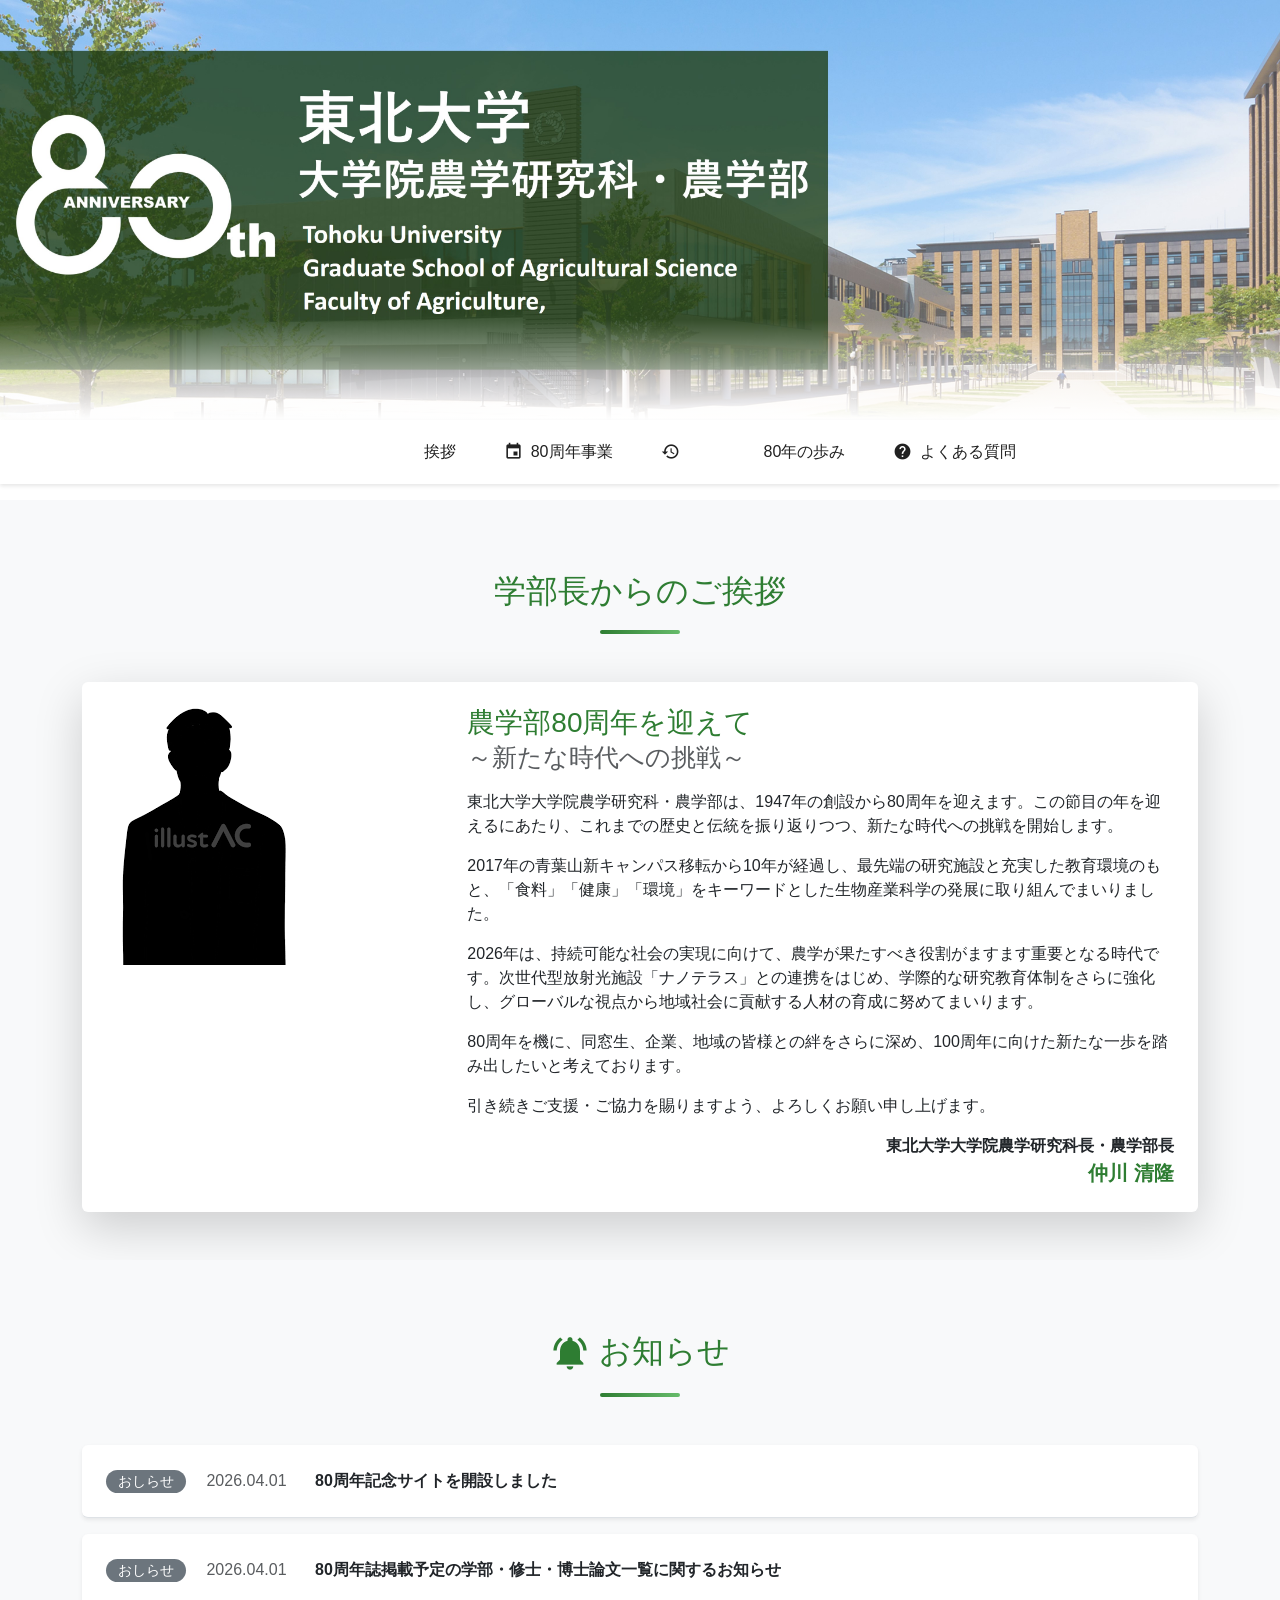
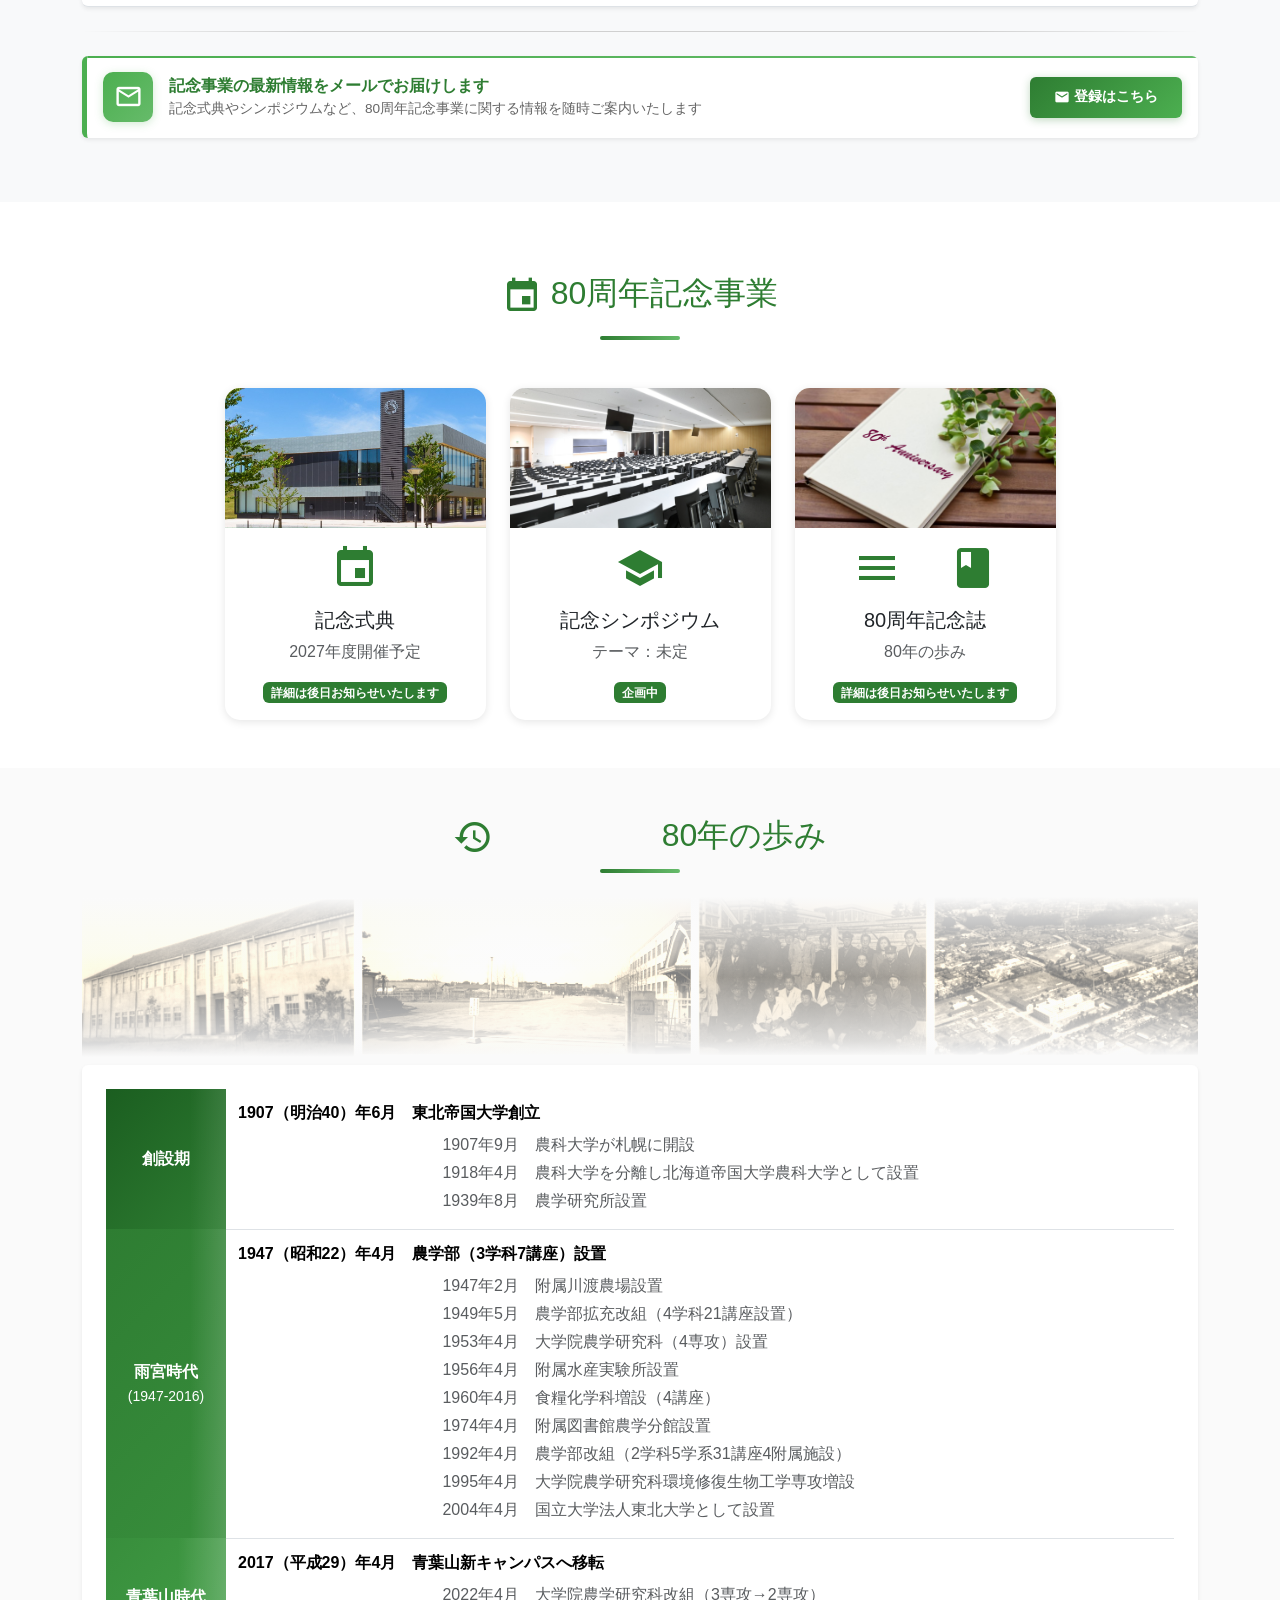
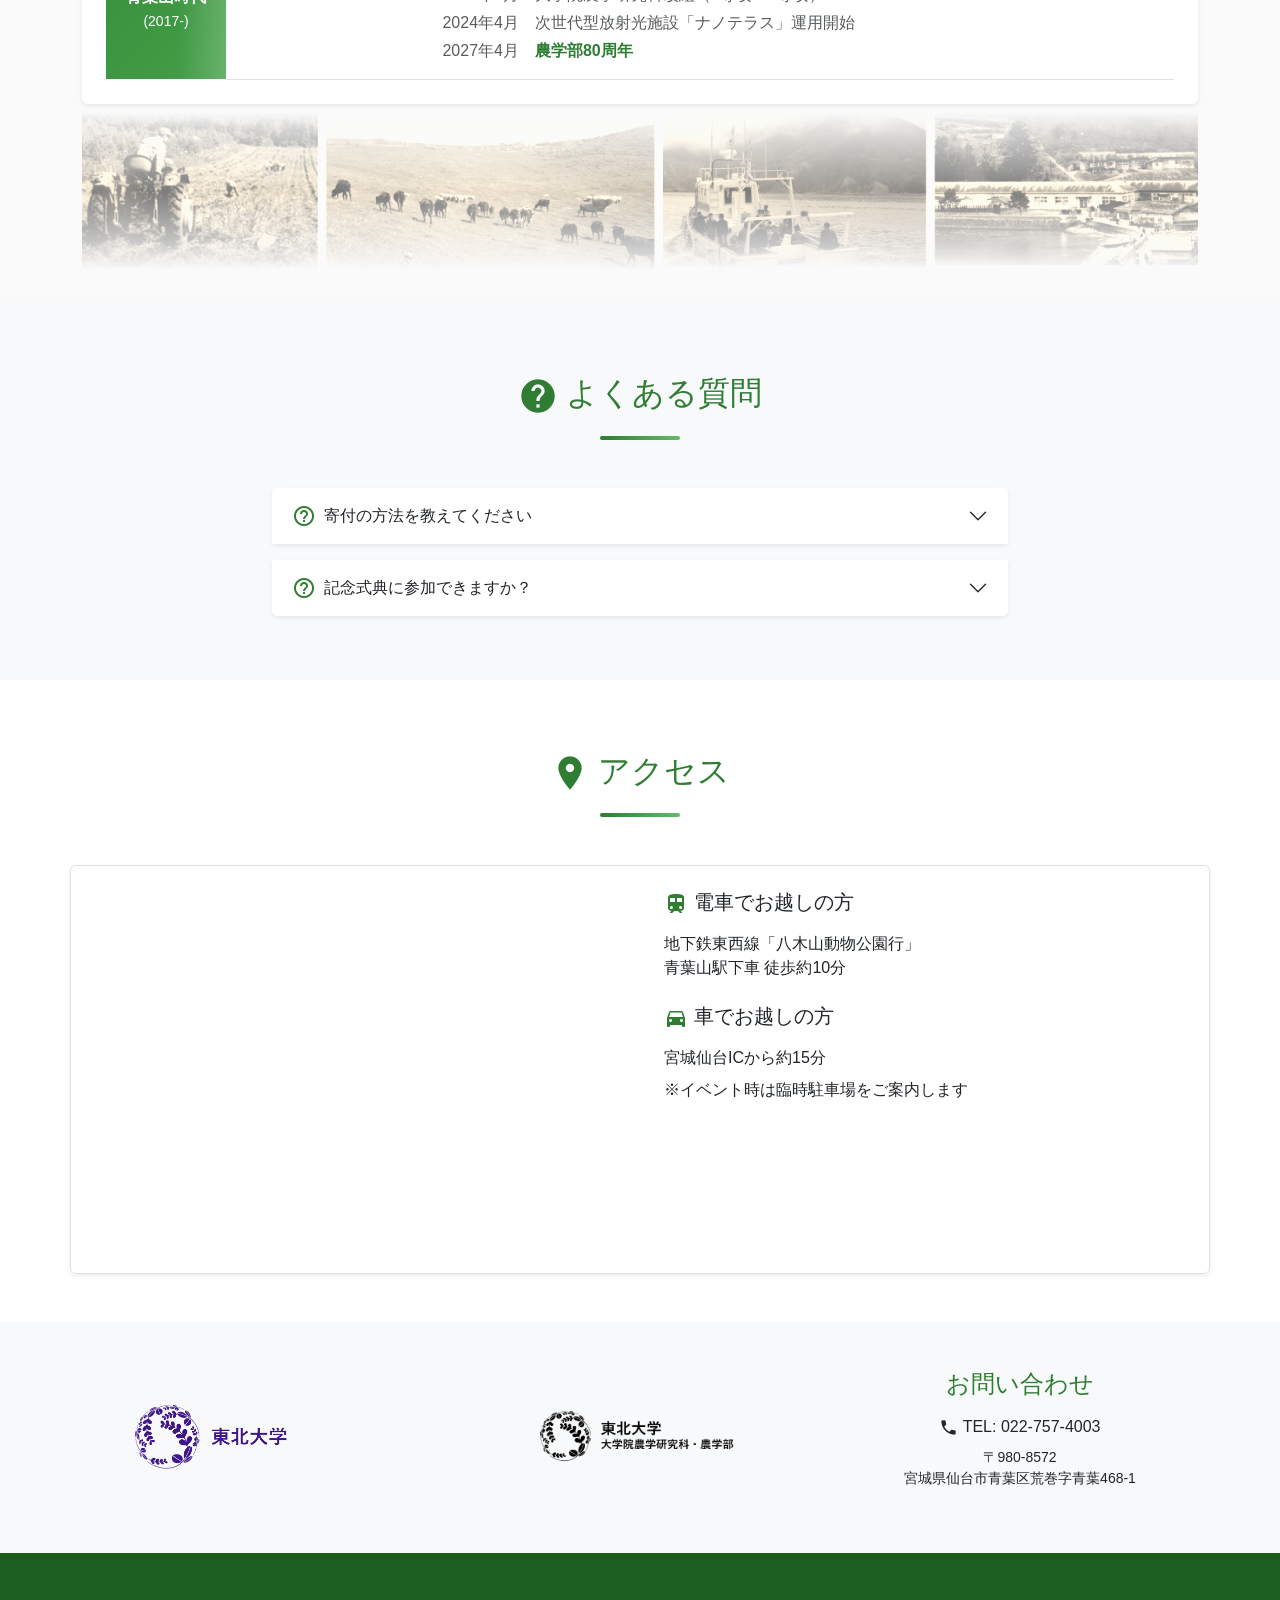
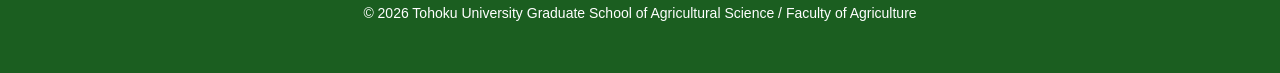
==== index.html @ 1683d753 "Add files via upload" ====
<!DOCTYPE html>
<html lang="ja">

<head>
  <meta charset="UTF-8">
  <title>トップページ | 東北大学大学院農学研究科・農学部８０周年記念サイト</title>
  <meta name="description" content="東北大学大学院農学研究科・農学部８０周年記念サイト - 2026年、新たな時代への挑戦">
  <meta name="viewport" content="width=device-width, initial-scale=1, shrink-to-fit=no">
  <link rel="canonical" href="https://www.agri.tohoku.ac.jp/80th/">
  <link rel="icon" type="image/png" href="img/favicon.png" />
  
  <!-- OGP設定 -->
  <meta property="og:type" content="website" />
  <meta property="og:url" content="https://www.agri.tohoku.ac.jp/80th/" />
  <meta property="og:title" content="東北大学大学院農学研究科・農学部８０周年記念サイト" />
  <meta property="og:description" content="東北大学大学院農学研究科・農学部８０周年記念サイト - 2026年、新たな時代への挑戦" />
  <meta property="og:image" content="https://www.agri.tohoku.ac.jp/80th/img/og-image-80th.jpg">
  <meta name="twitter:card" content="summary_large_image" />
  
  <!-- スタイルシート -->
  <link href="https://cdn.jsdelivr.net/npm/bootstrap@5.0.0-beta1/dist/css/bootstrap.min.css" rel="stylesheet" integrity="sha384-giJF6kkoqNQ00vy+HMDP7azOuL0xtbfIcaT9wjKHr8RbDVddVHyTfAAsrekwKmP1" crossorigin="anonymous">
  <link href="https://fonts.googleapis.com/icon?family=Material+Icons" rel="stylesheet">
  <link rel="stylesheet" href="css/style.css">
  <link rel="stylesheet" href="css/queries.css">
</head>

<body>
<!--------------------------------------------------------------------------------------> 
<header>
    <!--<div class="container d-none d-lg-block">
      <div class="text-center mx-auto my-3"><img src="img/logo_top1.jpg" alt="東北大学ロゴ" width="20%"></div>
      <h1 class="text-center h3 text-primary-green fw-bold">東北大学大学院農学研究科・農学部<br>８０周年記念サイト</h1>
      <p class="text-center text-muted">～新たな時代への挑戦～</p>
    </div>-->
      <div class="jumbotron-fluid position-relative">
        <!--<div class="hero-badge">80th Anniversary</div>-->
        <img src="img/logo_top2.jpg" alt="80周年メインビジュアル" class="img-fluid w-100">
        </div>
    <nav class="navbar navbar-expand-lg navbar-light mb-3 sticky-top">
      <div class="container-fluid">
        <button class="navbar-toggler" type="button" data-bs-toggle="collapse" data-bs-target="#navbar" aria-controls="navbar" aria-expanded="false" aria-label="ナビゲーションの切替">
          <span class="navbar-toggler-icon"></span>
        </button>

        
        <div class="collapse navbar-collapse" id="navbar">
          <ul class="navbar-nav mx-auto">
            <li class="nav-item px-2">
              <a href="#message" class="nav-link">
                <span class="material-icons">campaign</span>
                <span>挨拶</span>
              </a>
            </li>
            <li class="nav-item px-2">
              <a href="#list" class="nav-link">
                <span class="material-icons">event</span>
                <span>80周年事業</span>
              </a>
            </li>
            <li class="nav-item px-2">
              <a href="#history" class="nav-link">
                <span class="material-icons">history_edu</span>
                <span>80年の歩み</span>
              </a>
            </li>
            <!--<li class="nav-item px-2">
              <a href="#interview" class="nav-link">
                <span class="material-icons">people</span>
                <span>インタビュー</span>
              </a>
            </li>
            <li class="nav-item px-2">
              <a href="#donation" class="nav-link">
                <span class="material-icons">volunteer_activism</span>
                <span>寄付のお願い</span>
              </a>
            </li>-->
            <li class="nav-item px-2">
              <a href="#qa" class="nav-link">
                <span class="material-icons">help</span>
                <span>よくある質問</span>
              </a>
            </li>
          </ul>
        </div>
      </div>
    </nav>
    
    
</header>
<!-------------------------------------------------------------------------------------->
    <section id="message" class="py-5 bg-light">
    <div class="container">
        <h2 class="text-center section-title text-primary-green">
          学部長からのご挨拶
        </h2>
        
        <!-- 写真と挨拶文を同じ背景内に -->
        <div class="bg-white rounded shadow-lg p-4">
            <div class="row g-3">
                <div class="col-md-4">
                  <div class="dean-photo-wrapper">
                    <img src="img/dean-2026.png" alt="学部長" class="dean-photo">
                  </div>
                </div>
                <div class="col-md-8">
                    <h3 class="text-primary-green mb-3">農学部80周年を迎えて<br><small class="text-muted">～新たな時代への挑戦～</small></h3>
                    <p>東北大学大学院農学研究科・農学部は、1947年の創設から80周年を迎えます。この節目の年を迎えるにあたり、これまでの歴史と伝統を振り返りつつ、新たな時代への挑戦を開始します。</p>
                    <p>2017年の青葉山新キャンパス移転から10年が経過し、最先端の研究施設と充実した教育環境のもと、「食料」「健康」「環境」をキーワードとした生物産業科学の発展に取り組んでまいりました。</p>
                    <p>2026年は、持続可能な社会の実現に向けて、農学が果たすべき役割がますます重要となる時代です。次世代型放射光施設「ナノテラス」との連携をはじめ、学際的な研究教育体制をさらに強化し、グローバルな視点から地域社会に貢献する人材の育成に努めてまいります。</p>
                    <p>80周年を機に、同窓生、企業、地域の皆様との絆をさらに深め、100周年に向けた新たな一歩を踏み出したいと考えております。</p>
                    <p>引き続きご支援・ご協力を賜りますよう、よろしくお願い申し上げます。</p>
                    <p class="text-end mt-3 fw-bold mb-0">
                      東北大学大学院農学研究科長・農学部長<br>
                      <span class="text-primary-green fs-5">仲川 清隆</span>
                    </p>
                </div>
            </div>
        </div>
    </div>
</section>

<!-------------------------------------------------------------------------------------->  
<section class="py-5 bg-light">
  <div class="container">
    <h2 class="text-center section-title text-primary-green">
      <span class="material-icons" style="font-size: 2.5rem; vertical-align: middle;">notifications_active</span>
      お知らせ
    </h2>
    
    <!-- お知らせリスト -->
    <ul class="list-unstyled">
      <li class="border-bottom p-4 bg-white mb-3 rounded shadow-sm">
        <span class="notice-badge bg-secondary">おしらせ</span>
        <span class="me-4 text-muted">2026.04.01</span>
        <a href="news/20260401_site-open.html" class="text-decoration-none text-dark fw-bold">80周年記念サイトを開設しました</a>
      </li>
      <li class="border-bottom p-4 bg-white mb-3 rounded shadow-sm">
        <span class="notice-badge bg-secondary">おしらせ</span>
        <span class="me-4 text-muted">2026.04.01</span>
        <a href="news/20260401_info_01.html" class="text-decoration-none text-dark fw-bold">80周年誌掲載予定の学部・修士・博士論文一覧に関するお知らせ</a>
      </li>
      <!--<li class="border-bottom p-4 bg-white mb-3 rounded shadow-sm">
        <span class="notice-badge bg-success">募集</span>
        <span class="me-4 text-muted">2026.XX.XX</span>
        <a href="news/2026-xx-xx-site-donation.html" class="text-decoration-none text-dark fw-bold">80周年記念事業への寄付募集</a>
      </li>
      <li class="border-bottom p-4 bg-white mb-3 rounded shadow-sm">
        <span class="notice-badge bg-info">イベント</span>
        <span class="me-4 text-muted">2027.XX.XX</span>
        <a href="news/2026-xx-xx-site-ceremony.html" class="text-decoration-none text-dark fw-bold">記念式典の開催について</a>
      </li>-->
    </ul>

      <!-- スペーサー（区切り線付き） -->
    <div class="my-4" style="
      height: 1px;
      background: linear-gradient(to right, transparent, #d0d0d0 20%, #d0d0d0 80%, transparent);
      position: relative;
    "></div>
    
    <!-- 情報配信登録カード（お知らせに溶け込むデザイン） -->
    <div class="bg-white rounded shadow-sm p-3 mb-3" style="
      position: relative;
      overflow: hidden;
      border-left: 5px solid #4CAF50;
    ">
      <!-- 上部アクセントライン（細く） -->
      <div style="
        position: absolute;
        top: 0;
        left: 0;
        right: 0;
        height: 2px;
        background: linear-gradient(90deg, #4CAF50, #66BB6A);
      "></div>
      
      <div class="row align-items-center g-3">
        <!-- アイコン -->
        <div class="col-auto">
          <div style="
            width: 50px;
            height: 50px;
            display: flex;
            align-items: center;
            justify-content: center;
            background: linear-gradient(135deg, #4CAF50 0%, #66BB6A 100%);
            border-radius: 10px;
            box-shadow: 0 2px 8px rgba(76, 175, 80, 0.25);
          ">
            <span class="material-icons" style="font-size: 1.8rem; color: #FFFFFF;">
              mail_outline
            </span>
          </div>
        </div>
        
        <!-- テキスト -->
        <div class="col">
          <h3 class="mb-1" style="
            font-size: 1rem;
            font-weight: 700;
            color: #2E7D32;
            margin: 0;
          ">
            記念事業の最新情報をメールでお届けします
          </h3>
          <p class="mb-0" style="
            font-size: 0.85rem;
            color: #666;
            line-height: 1.4;
          ">
            記念式典やシンポジウムなど、80周年記念事業に関する情報を随時ご案内いたします
          </p>
        </div>
        
        <!-- ボタン -->
        <div class="col-auto">
          <a href="https://docs.google.com/forms/d/e/1FAIpQLSfyLuaSgHoXx5FHsyjhY27YbcGbFlaA_1o_IeCkv5uu81jIlg/viewform" 
             target="_blank" 
             class="btn"
             style="
               transition: all 0.3s ease;
               background: linear-gradient(135deg, #2E7D32 0%, #4CAF50 100%);
               color: #ffffff;
               border: none;
               font-weight: 600;
               font-size: 0.9rem;
               padding: 0.6rem 1.5rem;
               white-space: nowrap;
               border-radius: 6px;
               box-shadow: 0 2px 8px rgba(46, 125, 50, 0.3);
               text-decoration: none;
               display: inline-flex;
               align-items: center;
               justify-content: center;
             "
             onmouseover="this.style.background='linear-gradient(135deg, #1B5E20 0%, #2E7D32 100%)'; this.style.transform='translateY(-2px)'; this.style.boxShadow='0 4px 12px rgba(46, 125, 50, 0.4)';"
             onmouseout="this.style.background='linear-gradient(135deg, #2E7D32 0%, #4CAF50 100%)'; this.style.transform='translateY(0)'; this.style.boxShadow='0 2px 8px rgba(46, 125, 50, 0.3)';">
            <span class="material-icons me-1" style="vertical-align: middle; font-size: 1rem;">mail</span>
            登録はこちら
          </a>
        </div>
      </div>
    </div>
  </div>
</section>

<!-- レスポンシブ対応 -->
<style>
@media (max-width: 991px) {
  .bg-light .bg-white:last-child .col-auto:first-child {
    display: flex;
    justify-content: center;
  }
  
  .bg-light .bg-white:last-child .col {
    text-align: center;
  }
  
  .bg-light .bg-white:last-child .col-auto:last-child {
    display: flex;
    justify-content: center;
    width: 100%;
  }
  
  .bg-light .bg-white:last-child .btn {
    width: 100%;
    max-width: 300px;
  }
}

@media (max-width: 768px) {
  .bg-light .bg-white:last-child [style*="width: 50px"] {
    width: 45px !important;
    height: 45px !important;
  }
  
  .bg-light .bg-white:last-child [style*="font-size: 1.8rem"] {
    font-size: 1.5rem !important;
  }
  
  .bg-light .bg-white:last-child h3 {
    font-size: 0.95rem !important;
  }
  
  .bg-light .bg-white:last-child p {
    font-size: 0.8rem !important;
  }
  
  .bg-light .bg-white:last-child .btn {
    font-size: 0.85rem !important;
    padding: 0.55rem 1.25rem !important;
  }
}
</style>
<!-------------------------------------------------------------------------------------->


<!-------------------------------------------------------------------------------------->
    <section id="list" class="py-5">
      <div class="container">
        <h2 class="text-center section-title text-primary-green">
          <span class="material-icons" style="font-size: 2.5rem; vertical-align: middle;">event</span>
          80周年記念事業
        </h2>
        <!--<div class="row g-4">--><div class="row g-4 justify-content-center">
          <div class="col-md-6 col-lg-3">
            <div class="card icon-card h-100">
              <img src="img/event-ceremony.jpg" alt="記念式典" class="card-img-top">
              <div class="card-body text-center">
                <span class="material-icons mb-3">event</span>
                <h3 class="h5 card-title">記念式典</h3>
                <p class="card-text text-muted">2027年度開催予定</p>
                <span class="badge bg-primary-green">詳細は後日お知らせいたします</span>
              </div>
            </div>
          </div>
          
          <div class="col-md-6 col-lg-3">
            <div class="card icon-card h-100">
              <img src="img/event-symposium.jpg" alt="記念シンポジウム" class="card-img-top">
              <div class="card-body text-center">
                <span class="material-icons mb-3">school</span>
                <h3 class="h5 card-title">記念シンポジウム</h3>
                <p class="card-text text-muted">テーマ：未定</p>
                <span class="badge bg-primary-green">企画中</span>
              </div>
            </div>
          </div>
          
          <div class="col-md-6 col-lg-3">
            <div class="card icon-card h-100">
              <img src="img/event-book.png" alt="記念誌" class="card-img-top">
              <div class="card-body text-center">
                <span class="material-icons mb-3">menu_book</span>
                <h3 class="h5 card-title">80周年記念誌</h3>
                <p class="card-text text-muted">80年の歩み</p>
                <span class="badge bg-primary-green">詳細は後日お知らせいたします</span>
              </div>
            </div>
          </div>
          
          <!--<div class="col-md-6 col-lg-3">
            <div class="card icon-card h-100">
              <img src="img/event-campus.jpg" alt="記念イベント" class="card-img-top">
              <div class="card-body text-center">
                <span class="material-icons mb-3">park</span>
                <h3 class="h5 card-title">記念イベント</h3>
                <p class="card-text text-muted">記念植樹<br>キャンパスツアー<br>交流会・懇親会</p>
                <span class="badge bg-primary-green">企画中</span>
              </div>
            </div>
          </div>-->
        </div>
      </div>
    </section>
 <!--------------------------------------------------------------------------------------> 
  <section id="history" class="py-4">
  <div class="container">
    <h2 class="text-center section-title text-primary-green mb-3">
      <span class="material-icons" style="font-size: 2.5rem; vertical-align: middle;">history_edu</span>
      80年の歩み
    </h2>
    
    <!-- 1枚目の画像（タイトル下） -->
    <div class="history-image-divider mb-3">
      <img src="img/history-banner-01.jpg" alt="農学部創設期から現在まで" class="img-fluid">
    </div>
    
    <div class="bg-white rounded shadow-sm p-3 p-md-4">
      <table class="table table-hover mb-0">
        <tbody>
          <tr>
            <th scope="row" class="history-era-genesis text-white" style="width: 120px;">創設期</th>
            <td>
              <strong>1907（明治40）年6月　東北帝国大学創立</strong>
              <ul class="list-unstyled mt-2 mb-0 text-muted">
                <li><span class="material-icons" style="font-size: 1rem; vertical-align: middle;">arrow_right</span> 1907年9月　農科大学が札幌に開設</li>
                <li><span class="material-icons" style="font-size: 1rem; vertical-align: middle;">arrow_right</span> 1918年4月　農科大学を分離し北海道帝国大学農科大学として設置</li>
                <li><span class="material-icons" style="font-size: 1rem; vertical-align: middle;">arrow_right</span> 1939年8月　農学研究所設置</li>
              </ul>
            </td>
          </tr>
          <tr>
            <th scope="row" class="history-era-amemiya text-white">雨宮時代<br><small class="fw-normal">(1947-2016)</small></th>
            <td>
              <strong>1947（昭和22）年4月　農学部（3学科7講座）設置</strong>
              <ul class="list-unstyled mt-2 mb-0 text-muted">
                <li><span class="material-icons" style="font-size: 1rem; vertical-align: middle;">arrow_right</span> 1947年2月　附属川渡農場設置</li>
                <li><span class="material-icons" style="font-size: 1rem; vertical-align: middle;">arrow_right</span> 1949年5月　農学部拡充改組（4学科21講座設置）</li>
                <li><span class="material-icons" style="font-size: 1rem; vertical-align: middle;">arrow_right</span> 1953年4月　大学院農学研究科（4専攻）設置</li>
                <li><span class="material-icons" style="font-size: 1rem; vertical-align: middle;">arrow_right</span> 1956年4月　附属水産実験所設置</li>
                <li><span class="material-icons" style="font-size: 1rem; vertical-align: middle;">arrow_right</span> 1960年4月　食糧化学科増設（4講座）</li>
                <li><span class="material-icons" style="font-size: 1rem; vertical-align: middle;">arrow_right</span> 1974年4月　附属図書館農学分館設置</li>
                <li><span class="material-icons" style="font-size: 1rem; vertical-align: middle;">arrow_right</span> 1992年4月　農学部改組（2学科5学系31講座4附属施設）</li>
                <li><span class="material-icons" style="font-size: 1rem; vertical-align: middle;">arrow_right</span> 1995年4月　大学院農学研究科環境修復生物工学専攻増設</li>
                <li><span class="material-icons" style="font-size: 1rem; vertical-align: middle;">arrow_right</span> 2004年4月　国立大学法人東北大学として設置</li>
              </ul>
            </td>
          </tr>
          <tr>
            <th scope="row" class="history-era-aobayama text-white">青葉山時代<br><small class="fw-normal">(2017-)</small></th>
            <td>
              <strong>2017（平成29）年4月　青葉山新キャンパスへ移転</strong>
              <ul class="list-unstyled mt-2 mb-0 text-muted">
                <li><span class="material-icons" style="font-size: 1rem; vertical-align: middle;">arrow_right</span> 2022年4月　大学院農学研究科改組（3専攻→2専攻）</li>
                <li><span class="material-icons" style="font-size: 1rem; vertical-align: middle;">arrow_right</span> 2024年4月　次世代型放射光施設「ナノテラス」運用開始</li>
                <li><span class="material-icons" style="font-size: 1rem; vertical-align: middle;">arrow_right</span> 2027年4月　<strong class="text-primary-green">農学部80周年</strong></li>
              </ul>
            </td>
          </tr>
        </tbody>
      </table>
    </div>
    
    <!-- 2枚目の画像（テーブル下） -->
    <div class="history-image-divider mt-3">
      <img src="img/history-banner-02.jpg" alt="農学研究の発展 - 農場と水産実験所" class="img-fluid">
    </div>
  </div>
</section>
<!--------------------------------------------------------------------------------------> 	
    <!--<section id="interview" class="py-5">
      <div class="container">
        <h2 class="text-center section-title text-primary-green">
          <span class="material-icons" style="font-size: 2.5rem; vertical-align: middle;">people</span>
          インタビュー・メッセージ
        </h2>
        
        <div class="row g-4">
          <div class="col-md-6">
            <div class="card icon-card">
              <div class="row g-0">
                <div class="col-4">
                  <img src="img/001ts.png" alt="卒業生1" class="img-fluid rounded-start h-100" style="object-fit: cover;">
                </div>
                <div class="col-8">
                  <div class="card-body">
                    <span class="badge bg-light-green mb-2">動物</span>
                    <h5 class="card-title">〇〇〇</h5>
                    <p class="card-text small text-muted">ｘｘ年修士卒<br>〇〇〇（株）</p>
                    <p class="card-text small">卒業後も先輩後輩関わらず定期的に集まり、近況報告してます！</p>
                    <a href="interview/001_XX.html" class="btn btn-sm btn-outline-success">詳しく見る</a>
                  </div>
                </div>
              </div>
            </div>
          </div>
          
          <div class="col-md-6">
            <div class="card icon-card">
              <div class="row g-0">
                <div class="col-4">
                  <img src="img/002ts.png" alt="卒業生2" class="img-fluid rounded-start h-100" style="object-fit: cover;">
                </div>
                <div class="col-8">
                  <div class="card-body">
                    <span class="badge bg-light-green mb-2">水産</span>
                    <h5 class="card-title">〇〇〇</h5>
                    <p class="card-text small text-muted">ｘｘ年卒<br>〇〇〇会社</p>
                    <p class="card-text small">「あぐり」という自主ゼミサークルで、先輩や後輩との濃密な時間を過ごしました。</p>
                    <a href="interview/001_XX.html" class="btn btn-sm btn-outline-success">詳しく見る</a>
                  </div>
                </div>
              </div>
            </div>
          </div>
        </div>
        
        <div class="text-center mt-5">
          <p class="text-muted">※80周年に向けて、さらに多くの卒業生・在学生のインタビューを掲載予定です</p>
        </div>
      </div>
    </section>-->
<!-------------------------------------------------------------------------------------->
  <!--<section id="donation" class="py-5" style="background: linear-gradient(135deg, #F1F8F4 0%, #E8F5E9 100%);">
  <div class="container">
    <h2 class="text-center section-title text-primary-green">
      <span class="material-icons" style="font-size: 2.5rem; vertical-align: middle;">volunteer_activism</span>
      80周年記念事業へのご寄付のお願い
    </h2>-->
    
    <!-- 寄付の理由付け -->
    <!--<div class="text-center mb-5">
      <p class="lead mb-4">東北大学農学部は、未来を担う人材育成と最先端研究の推進のため、<br class="d-none d-md-block">皆様からのご支援を必要としています。</p>
      
      <div class="row g-3 justify-content-center">
        <div class="col-6 col-md-3">
          <div class="reason-card-simple p-3 bg-white rounded shadow-sm">
            <span class="material-icons text-primary-green mb-2" style="font-size: 2.5rem;">school</span>
            <p class="small fw-bold mb-0">次世代育成</p>
          </div>
        </div>
        <div class="col-6 col-md-3">
          <div class="reason-card-simple p-3 bg-white rounded shadow-sm">
            <span class="material-icons text-primary-green mb-2" style="font-size: 2.5rem;">restaurant</span>
            <p class="small fw-bold mb-0">食料安全保障</p>
          </div>
        </div>
        <div class="col-6 col-md-3">
          <div class="reason-card-simple p-3 bg-white rounded shadow-sm">
            <span class="material-icons text-primary-green mb-2" style="font-size: 2.5rem;">eco</span>
            <p class="small fw-bold mb-0">持続可能な食料生産</p>
          </div>
        </div>
        <div class="col-6 col-md-3">
          <div class="reason-card-simple p-3 bg-white rounded shadow-sm">
            <span class="material-icons text-primary-green mb-2" style="font-size: 2.5rem;">nature</span>
            <p class="small fw-bold mb-0">環境保全</p>
          </div>
        </div>
      </div>
    </div>-->
    
    <!--<div class="row g-4 mb-5">-->
      <!-- 左側：使途 -->
      <!--<div class="col-lg-6">
        <div class="bg-white rounded shadow-sm p-4 h-100">
          <h3 class="text-primary-green mb-3 h5">
            <span class="material-icons" style="vertical-align: middle;">check_circle</span>
            ご寄付の使途
          </h3>
          <ul class="donation-usage-list mb-0">
            <li><span class="material-icons">arrow_right</span> 若手研究者育成基金</li>
            <li><span class="material-icons">arrow_right</span> 学生支援プログラム</li>
            <li><span class="material-icons">arrow_right</span> 国際交流事業</li>
            <li><span class="material-icons">arrow_right</span> 施設・設備整備</li>
          </ul>
        </div>
      </div>-->
      
      <!-- 右側：金額 -->
      <!--<div class="col-lg-6">
        <div class="donation-amount-box text-center p-4 bg-white rounded shadow-sm h-100">
          <h3 class="text-primary-green mb-3 h5">
            <span class="material-icons" style="vertical-align: middle;">payments</span>
            ご寄付金額の目安
          </h3>
          <div class="donation-plan p-4">-->
            <!--<div class="display-4 fw-bold text-primary-green mb-3">¥30,000<small class="fs-6 text-muted">~</small></div>-->
            <!--<p class="mb-0 text-muted text-start">本事業では、3万円をひとつの目安としてご寄付をお願いしております。
                                        <br>3万円以上のご寄付をお寄せいただいた方には、<br>周年記念誌を贈呈いたします。</p>
          </div>
        </div>
      </div>
    </div>-->
    
    <!-- 顕彰・特典 -->
    <!--<div class="bg-white rounded shadow-sm p-4 mb-4">
      <h3 class="text-primary-green mb-3 h5">
        <span class="material-icons" style="vertical-align: middle;">card_giftcard</span>
        ご寄付者への顕彰・特典
      </h3>-->
      
      <!--<div class="row g-4">
        <div class="col-md-6">
          <h4 class="h6 fw-bold text-primary-green mb-2">
            <span class="material-icons" style="vertical-align: middle; font-size: 1.2rem;">military_tech</span>
            顕彰
          </h4>
          <ul class="simple-list mb-0">
            <li>氏名の公開・掲載（ご希望の方）</li>
            <li>感謝状・表彰状の贈呈</li>
            <li>銘板への刻銘（一定額以上）</li>
            <li>Webサイトでの紹介</li>
          </ul>
        </div>
        
        <div class="col-md-6">
          <h4 class="h6 fw-bold text-primary-green mb-2">
            <span class="material-icons" style="vertical-align: middle; font-size: 1.2rem;">redeem</span>
            特典（例）
          </h4>
          <ul class="simple-list mb-0">
            <li>記念品の贈呈</li>
            <li>記念式典への招待</li>
            <li>記念誌の送付</li>
          </ul>
        </div>
      </div>-->
      
      <!--<div class="alert alert-light border mt-3 mb-0 d-flex align-items-start" role="alert">
        <span class="material-icons text-primary-green me-2 mt-1" style="font-size: 1.2rem;">info</span>-->
        <!--<small>本事業では、3万円をひとつの目安としてご寄付をお願いしております。
                   <br>3万円以上のご寄付をお寄せいただいた方には、周年記念誌を贈呈いたします。匿名でのご寄付も承っております。</small>
      </div>-->
    </div>
        
    <!-- CTA -->
    <!--<div class="text-center">
      <a href="https://www.agri.tohoku.ac.jp/jp/donation/" class="btn btn-donate btn-lg mb-3">
        <span class="material-icons" style="vertical-align: middle; margin-right: 0.5rem;">favorite</span>
        寄付申込はこちら
      </a>
      <p class="text-muted small mb-0">※税制上の優遇措置が受けられます</p>
    </div>
  </div>
</section>-->
        
 <!--------------------------------------------------------------------------------------> 
    <section id="qa" class="py-5 bg-light">
      <div class="container">
        <h2 class="text-center section-title text-primary-green">
          <span class="material-icons" style="font-size: 2.5rem; vertical-align: middle;">help</span>
          よくある質問
        </h2>
        <div class="row">
          <div class="col-lg-8 mx-auto">
            <div class="accordion" id="faqAccordion">
              <div class="accordion-item mb-3 border-0 shadow-sm">
                <h3 class="accordion-header">
                  <button class="accordion-button collapsed" type="button" data-bs-toggle="collapse" data-bs-target="#faq1">
                    <span class="material-icons me-2 text-primary-green">help_outline</span>
                    寄付の方法を教えてください
                  </button>
                </h3>
                <div id="faq1" class="accordion-collapse collapse" data-bs-parent="#faqAccordion">
                  <div class="accordion-body">
                    詳細が決まり次第、本ウェブサイトにてお知らせいたします。
                    <!--クレジットカード、銀行振込、郵便振替でのご寄付を受け付けております。詳しくは<a href="https://www.agri.tohoku.ac.jp/jp/donation/">寄付ページ</a>をご覧ください。-->
                  </div>
                </div>
              </div>
              
              <!--<div class="accordion-item mb-3 border-0 shadow-sm">
                <h3 class="accordion-header">
                  <button class="accordion-button collapsed" type="button" data-bs-toggle="collapse" data-bs-target="#faq2">
                    <span class="material-icons me-2 text-primary-green">help_outline</span>
                    税制上の優遇措置はありますか？
                  </button>
                </h3>
                <div id="faq2" class="accordion-collapse collapse" data-bs-parent="#faqAccordion">
                  <div class="accordion-body">
                    はい。国立大学法人へのご寄付は、所得税の寄付金控除または税額控除の対象となります。詳細は寄付申込時にご案内いたします。
                  </div>
                </div>
              </div>-->
              
              <div class="accordion-item mb-3 border-0 shadow-sm">
                <h3 class="accordion-header">
                  <button class="accordion-button collapsed" type="button" data-bs-toggle="collapse" data-bs-target="#faq3">
                    <span class="material-icons me-2 text-primary-green">help_outline</span>
                    記念式典に参加できますか？
                  </button>
                </h3>
                <div id="faq3" class="accordion-collapse collapse" data-bs-parent="#faqAccordion">
                  <div class="accordion-body">
                    詳細が決定次第、本サイトでご案内いたします。同窓生、関係者の皆様のご参加をお待ちしております。
                  </div>
                </div>
              </div>
            </div>
            
            <!--<div class="text-center mt-4">
              <a href="qa/index.html" class="btn btn-outline-success">
                <span class="material-icons" style="vertical-align: middle;">arrow_forward</span>
                その他のよくある質問
              </a>-->
            </div>
          </div>
        </div>
      </div>
    </section>
<!--------------------------------------------------------------------------------------> 
    <section id="access" class="py-5">
      <div class="container">
        <h2 class="text-center section-title text-primary-green">
          <span class="material-icons" style="font-size: 2.5rem; vertical-align: middle;">place</span>
          アクセス
        </h2>

        <div class="row border rounded shadow-sm overflow-hidden">
          <div class="col-12 col-md-6 p-0">
            <iframe src="https://www.google.com/maps/embed?pb=!1m18!1m12!1m3!1d21076.591173351033!2d140.8320881541945!3d38.25505308450382!2m3!1f0!2f0!3f0!3m2!1i1024!2i768!4f13.1!3m3!1m2!1s0x5f8a28ff16dbe949%3A0x60918c65cc0bdba7!2z5p2x5YyX5aSn5a2m6L6y5a2m6YOo5paw44Kt44Oj44Oz44OR44K5!5e0!3m2!1sja!2sjp!4v1659345120475!5m2!1sja!2sjp" width="100%" height="400" style="border:0;" allowfullscreen="" loading="lazy" referrerpolicy="no-referrer-when-downgrade"></iframe>
          </div>
          <div class="col-12 col-md-6 p-4">
            <h5 class="mb-3">
              <span class="material-icons text-primary-green" style="vertical-align: middle;">train</span>
              電車でお越しの方
            </h5>
            <ul class="list-unstyled mb-4">
              <li class="mb-2">地下鉄東西線「八木山動物公園行」<br>青葉山駅下車 徒歩約10分</li>
            </ul>
            
            <h5 class="mb-3">
              <span class="material-icons text-primary-green" style="vertical-align: middle;">directions_car</span>
              車でお越しの方
            </h5>
            <ul class="list-unstyled">
              <li class="mb-2">宮城仙台ICから約15分</li>
              <li>※イベント時は臨時駐車場をご案内します</li>
            </ul>
          </div>
        </div>
      </div>
    </section>
    
    <section class="py-5 bg-light">
      <div class="container">
        <div class="row align-items-center g-4">
          <div class="col-md-4 text-center">
            <a href="https://www.tohoku.ac.jp/japanese/" target="_blank">
              <img src="img/bannar_thu.png" alt="東北大学" class="img-fluid" style="max-width: 250px;">
            </a>
          </div>
          <div class="col-md-4 text-center">
            <a href="https://www.agri.tohoku.ac.jp/jp/" target="_blank">
              <img src="img/bannar_agr.png" alt="農学研究科" class="img-fluid" style="max-width: 200px;">
            </a>
          </div>
          <div class="col-md-4 text-center">
            <h4 class="text-primary-green mb-3">お問い合わせ</h4>
            <p class="mb-2"><span class="material-icons" style="vertical-align: middle; font-size: 1.2rem;">phone</span> TEL: 022-757-4003</p>
            <p class="mb-2 small">〒980-8572<br>宮城県仙台市青葉区荒巻字青葉468-1</p>
            <p class="small text-muted"></p>
          </div>
        </div>
      </div>
    </section>

  <footer class="bg-accent-green text-white py-5">
    <!--<nav class="navbar navbar-expand navbar-dark px-4 mb-4">
      <div class="collapse navbar-collapse">
        <ul class="navbar-nav mx-auto flex-wrap justify-content-center">
          <li class="nav-item px-3 py-2"><a href="#message" class="nav-link text-white">挨拶</a></li>
          <li class="nav-item px-3 py-2"><a href="#donation" class="nav-link text-white">寄付のお願い</a></li>
          <li class="nav-item px-3 py-2"><a href="#list" class="nav-link text-white">80周年事業</a></li>
          <li class="nav-item px-3 py-2"><a href="#history" class="nav-link text-white">80年の歩み</a></li>
          <li class="nav-item px-3 py-2"><a href="#interview" class="nav-link text-white">インタビュー</a></li>
          <li class="nav-item px-3 py-2"><a href="#qa" class="nav-link text-white">よくある質問</a></li>
        </ul>
      </div>-->
    </nav>
    <div class="text-center">
      <small>© 2026 Tohoku University Graduate School of Agricultural Science / Faculty of Agriculture</small>
    </div>
  </footer>

  <!-- 寄付フローティングボタン -->
  <!--<div class="floating-donate d-none d-md-block">
    <a href="https://www.agri.tohoku.ac.jp/jp/donation/" class="btn btn-donate">
      <span class="material-icons" style="vertical-align: middle;">favorite</span>
      寄付する
    </a>
  </div>-->

  <!-- JavaScript -->
  <script src="https://cdn.jsdelivr.net/npm/bootstrap@5.0.0-beta1/dist/js/bootstrap.bundle.min.js" integrity="sha384-ygbV9kiqUc6oa4msXn9868pTtWMgiQaeYH7/t7LECLbyPA2x65Kgf80OJFdroafW" crossorigin="anonymous"></script>
  
  <script>
    // スムーススクロール
    document.querySelectorAll('a[href^="#"]').forEach(anchor => {
      anchor.addEventListener('click', function (e) {
        e.preventDefault();
        const target = document.querySelector(this.getAttribute('href'));
        if (target) {
          target.scrollIntoView({
            behavior: 'smooth',
            block: 'start'
          });
        }
      });
    });
    
    // ナビバー背景色変更
    window.addEventListener('scroll', function() {
      const navbar = document.querySelector('.navbar');
      if (window.scrollY > 100) {
        navbar.style.boxShadow = '0 4px 6px rgba(0,0,0,0.1)';
      } else {
        navbar.style.boxShadow = '0 2px 4px rgba(0,0,0,0.1)';
      }
    });
  </script>
</body>

</html>
---- css/style.css ----
/* ============================================
   80周年記念サイト用CSS
   ============================================ */

/* Material Icons（既にGoogle CDNから読み込んでいるので不要）
   ローカルで使いたい場合のみ以下を有効化 */
/*
@font-face {
  font-family: 'Material Icons';
  font-style: normal;
  font-weight: 400;
  src: url(../fonts/MaterialIcons-Regular.eot);
  src: local('Material Icons'),
    local('MaterialIcons-Regular'),
    url(../fonts/MaterialIcons-Regular.woff2) format('woff2'),
    url(../fonts/MaterialIcons-Regular.woff) format('woff'),
    url(../fonts/MaterialIcons-Regular.ttf) format('truetype');
}
*/

/* Material Icons カスタムスタイル */
.material-icons {
  font-family: 'Material Icons';
  font-weight: normal;
  font-style: normal;
  font-size: 24px;
  line-height: 1;
  text-transform: none;
  letter-spacing: normal;
  word-wrap: normal;
  white-space: nowrap;
  direction: ltr;
  display: inline-flex;
  vertical-align: middle;
  -webkit-font-smoothing: antialiased;
  text-rendering: optimizeLegibility;
  -moz-osx-font-smoothing: grayscale;
  font-feature-settings: 'liga';
}

.material-icons.md-36 {
  font-size: 36px;
}

/* ============================================
   カラーパレット（CSS変数）
   ============================================ */
:root {
  --primary-green: #2E7D32;
  --light-green: #66BB6A;
  --accent-green: #1B5E20;
  --bg-light: #F1F8F4;
  --text-dark: #212121;
  --white: #FFFFFF;
}

/* ============================================
   基本スタイル
   ============================================ */
body {
  font-family: -apple-system, BlinkMacSystemFont, "Segoe UI", "Helvetica Neue", 
               "Hiragino Kaku Gothic ProN", "メイリオ", Meiryo, sans-serif;
}

/* ============================================
   背景色・テキスト色
   ============================================ */
.bg-primary-green {
  background-color: var(--primary-green) !important;
}

.bg-light-green {
  background-color: var(--light-green) !important;
}

.bg-accent-green {
  background-color: var(--accent-green) !important;
}

.text-primary-green {
  color: var(--primary-green) !important;
}

/* ============================================
   ボタン
   ============================================ */
.btn-donate {
  background: linear-gradient(135deg, var(--primary-green) 0%, var(--light-green) 100%);
  color: var(--white);
  border: none;
  padding: 1rem 2rem;
  font-size: 1.1rem;
  font-weight: bold;
  transition: all 0.3s ease;
  box-shadow: 0 4px 6px rgba(0,0,0,0.1);
}

.btn-donate:hover {
  transform: translateY(-2px);
  box-shadow: 0 6px 12px rgba(0,0,0,0.15);
  color: var(--white);
}

/* ============================================
   カード
   ============================================ */
.card-donation {
  border: 2px solid var(--light-green);
  border-radius: 15px;
  transition: all 0.3s ease;
  height: 100%;
}

.card-donation:hover {
  transform: translateY(-5px);
  box-shadow: 0 8px 16px rgba(46, 125, 50, 0.2);
}

.card-donation .card-header {
  background: linear-gradient(135deg, var(--primary-green) 0%, var(--light-green) 100%);
  color: var(--white);
  font-weight: bold;
  font-size: 1.2rem;
  border-radius: 13px 13px 0 0 !important;
}

.donation-amount {
  font-size: 2.5rem;
  font-weight: bold;
  color: var(--primary-green);
}

.icon-card {
  transition: all 0.3s ease;
  border: none;
  border-radius: 15px;
  overflow: hidden;
  box-shadow: 0 2px 8px rgba(0,0,0,0.1);
}

.icon-card:hover {
  transform: translateY(-5px);
  box-shadow: 0 8px 16px rgba(0,0,0,0.15);
}

.icon-card .material-icons {
  font-size: 3rem;
  color: var(--primary-green);
}

/* ============================================
   セクションタイトル
   ============================================ */
.section-title {
  position: relative;
  padding: 1.5rem 0;
  margin-bottom: 3rem;
}

.section-title::after {
  content: '';
  position: absolute;
  bottom: 0;
  left: 50%;
  transform: translateX(-50%);
  width: 80px;
  height: 4px;
  background: linear-gradient(90deg, var(--primary-green), var(--light-green));
  border-radius: 2px;
}

/* ============================================
   ナビゲーション
   ============================================ */
.navbar {
  background-color: var(--white);
  box-shadow: 0 2px 4px rgba(0,0,0,0.1);
}

.nav-link {
  color: var(--text-dark) !important;
  font-weight: 500;
  display: flex;
  align-items: center;
  gap: 0.5rem;
  padding: 0.75rem 1rem !important;
  transition: all 0.3s ease;
}

.nav-link:hover {
  color: var(--primary-green) !important;
  background-color: var(--bg-light);
  border-radius: 8px;
}

.nav-link .material-icons {
  font-size: 1.2rem;
}

/* ============================================
   ヒーローセクション
   ============================================ */
.jumbotron-fluid {
  position: relative;
  overflow: hidden;
}

.jumbotron-fluid::after {
  content: '';
  position: absolute;
  bottom: 0;
  left: 0;
  right: 0;
  height: 100px;
  background: linear-gradient(to top, var(--white), transparent);
}

.hero-badge {
  position: absolute;
  top: 20px;
  right: 20px;
  background: var(--primary-green);
  color: var(--white);
  padding: 1rem 2rem;
  border-radius: 50px;
  font-size: 1.5rem;
  font-weight: bold;
  box-shadow: 0 4px 12px rgba(0,0,0,0.2);
  z-index: 10;
}

/* ============================================
   お知らせ
   ============================================ */
.notice-badge {
  background-color: var(--primary-green);
  color: var(--white);
  padding: 0.25rem 0.75rem;
  border-radius: 20px;
  font-size: 0.85rem;
  margin-right: 1rem;
}

/* ============================================
   テーブル
   ============================================ */
.table > :not(caption) > * > * {
  vertical-align: middle;
}

/* ============================================
   フローティング要素
   ============================================ */
.floating-donate {
  position: fixed;
  bottom: 20px;
  right: 20px;
  z-index: 1000;
}

.floating-donate .btn {
  border-radius: 50px;
  padding: 1rem 2rem;
  box-shadow: 0 4px 12px rgba(46, 125, 50, 0.3);
  animation: pulse 2s infinite;
}

@keyframes pulse {
  0%, 100% {
    transform: scale(1);
  }
  50% {
    transform: scale(1.05);
  }
}

.floating-nav {
  position: fixed;
  width: 50px;
  right: 0;
  top: 10%;
  cursor: pointer;
  z-index: 999;
}

.floating-nav a {
  color: white;
  writing-mode: vertical-rl;
  text-orientation: upright;
  text-decoration: none;
}

/* TOTOPアイコン */
.totop {
  position: absolute;
  top: -60px;
  right: 40px;
  cursor: pointer;
  transition: all 0.3s ease;
}

.totop:hover {
  transform: translateY(-5px);
}

/* ============================================
   記事ページ用スタイル
   ============================================ */
.article-header {
  border-left: 5px solid var(--primary-green);
  padding-left: 1.5rem;
  margin-bottom: 2rem;
}

.article-meta {
  color: #666;
  font-size: 0.9rem;
}

.article-content {
  line-height: 1.8;
}

.article-content h3 {
  color: var(--primary-green);
  margin-top: 2rem;
  margin-bottom: 1rem;
  padding-bottom: 0.5rem;
  border-bottom: 2px solid var(--light-green);
}

.breadcrumb {
  background-color: transparent;
  padding: 1rem 0;
}

.breadcrumb-item a {
  color: var(--primary-green);
  text-decoration: none;
}

.breadcrumb-item.active {
  color: #666;
}

.news-item {
  transition: all 0.3s ease;
}

.news-item:hover {
  transform: translateX(10px);
  background-color: #f8f9fa !important;
}

/* ============================================
   80年の歩み - 透明感のある装飾
   ============================================ */

/* セクション余白を最小限に */
#history {
  padding-top: 2rem !important;
  padding-bottom: 2rem !important;
  background-color: #fafafa;
}

/* 画像装飾（枠なし、透明度高め） */
.history-image-divider {
  width: 100%;
  position: relative;
  overflow: hidden;
  border-radius: 0;
}

.history-image-divider img {
  width: 100%;
  height: auto;
  display: block;
  filter: sepia(60%) contrast(1.1) brightness(1.05);
  opacity: 0.5;
  transition: all 0.4s ease;
}

.history-image-divider:hover img {
  opacity: 0.7;
  filter: sepia(40%) contrast(1.2) brightness(1.1);
  transform: scale(1.01);
}

/* 上下のグラデーションオーバーレイ */
.history-image-divider::before,
.history-image-divider::after {
  content: '';
  position: absolute;
  left: 0;
  right: 0;
  height: 50%;
  pointer-events: none;
  z-index: 1;
}

/* 上部グラデーション（白からフェードイン） */
.history-image-divider::before {
  top: 0;
  background: linear-gradient(
    to bottom,
    rgba(250, 250, 250, 1) 0%,
    rgba(250, 250, 250, 0.7) 20%,
    transparent 100%
  );
}

/* 下部グラデーション（白へフェードアウト） */
.history-image-divider::after {
  bottom: 0;
  background: linear-gradient(
    to top,
    rgba(250, 250, 250, 1) 0%,
    rgba(250, 250, 250, 0.7) 20%,
    transparent 100%
  );
}

/* テーブルとの間隔を最小限に */
.history-image-divider.mb-3 {
  margin-bottom: 0.5rem !important;
}

.history-image-divider.mt-3 {
  margin-top: 0.5rem !important;
}

/* テーブルのpadding調整 */
#history .table {
  margin-bottom: 0;
}

#history .table td,
#history .table th {
  padding: 0.75rem;
  vertical-align: middle;
}

#history .table ul {
  margin-bottom: 0;
  padding-left: 1.5rem;
}

#history .table ul li {
  margin-bottom: 0.25rem;
}

/* セクションタイトルの余白調整 */
#history .section-title {
  margin-bottom: 1.5rem !important;
  padding: 1rem 0;
}

/* レスポンシブ対応 */
@media (max-width: 768px) {
  #history {
    padding-top: 1.5rem !important;
    padding-bottom: 1.5rem !important;
  }
  
  .history-image-divider img {
    opacity: 0.45;
  }
  
  #history .table td,
  #history .table th {
    padding: 0.5rem;
    font-size: 0.9rem;
  }
  
  #history .section-title {
    margin-bottom: 1rem !important;
    font-size: 1.5rem;
  }
}

@media (max-width: 576px) {
  .history-image-divider::before,
  .history-image-divider::after {
    height: 40%;
  }
  
  .history-image-divider.mb-3 {
    margin-bottom: 0.25rem !important;
  }
  
  .history-image-divider.mt-3 {
    margin-top: 0.25rem !important;
  }
}

/* ============================================
   寄付セクション - 簡略版
   ============================================ */

/* 理由カード（簡略版） */
.reason-card-simple {
  transition: all 0.3s ease;
  border: 1px solid #e0e0e0;
  text-align: center;
  min-height: 120px;
  display: flex;
  flex-direction: column;
  align-items: center;
  justify-content: center;
}

.reason-card-simple:hover {
  transform: translateY(-3px);
  box-shadow: 0 6px 12px rgba(46, 125, 50, 0.15) !important;
  border-color: var(--light-green);
}

/* 使途リスト */
.donation-usage-list {
  list-style: none;
  padding: 0;
  margin: 0;
}

.donation-usage-list li {
  padding: 0.75rem 0;
  border-bottom: 1px solid #f0f0f0;
  display: flex;
  align-items: center;
  font-weight: 500;
  color: var(--text-dark);
}

.donation-usage-list li:last-child {
  border-bottom: none;
}

.donation-usage-list li .material-icons {
  color: var(--primary-green);
  margin-right: 0.75rem;
  font-size: 1.5rem;
}

/* 金額表示ボックス */
.donation-amount-box {
  border: 2px solid var(--light-green);
}

.donation-plan {
  background: linear-gradient(135deg, rgba(46, 125, 50, 0.05), rgba(102, 187, 106, 0.05));
  border-radius: 10px;
}

/* シンプルリスト */
.simple-list {
  list-style: none;
  padding: 0;
  margin: 0;
}

.simple-list li {
  padding: 0.5rem 0;
  padding-left: 1.5rem;
  position: relative;
  color: #555;
}

.simple-list li::before {
  content: '✓';
  position: absolute;
  left: 0;
  color: var(--primary-green);
  font-weight: bold;
  font-size: 1.1rem;
}

/* レスポンシブ対応 */
@media (max-width: 768px) {
  .reason-card-simple {
    min-height: 100px;
  }
  
  .reason-card-simple .material-icons {
    font-size: 2rem !important;
  }
  
  .donation-plan .display-4 {
    font-size: 2.5rem;
  }
}

@media (max-width: 576px) {
  .reason-card-simple {
    min-height: 90px;
  }
  
  .reason-card-simple p {
    font-size: 0.8rem;
  }
}

/* ============================================
   お知らせページ用スタイル
   ============================================ */

/* ニュース一覧アイテム */
.news-item {
  position: relative;
  transition: all 0.3s ease;
  border: 1px solid #e0e0e0;
}

.news-item:hover {
  transform: translateX(5px);
  box-shadow: 0 4px 12px rgba(46, 125, 50, 0.15) !important;
  border-color: var(--light-green);
}

.news-meta {
  min-width: 180px;
}

/* 記事ページ */
.article-header {
  border-left: 5px solid var(--primary-green);
  padding-left: 1.5rem;
}

.article-content {
  line-height: 1.8;
}

.article-content h3 {
  color: var(--primary-green);
  font-size: 1.3rem;
  margin-top: 2rem;
  margin-bottom: 1rem;
  padding-bottom: 0.5rem;
  border-bottom: 2px solid var(--light-green);
}

.article-content h4 {
  color: var(--primary-green);
  font-size: 1.1rem;
  margin-top: 1.5rem;
  margin-bottom: 0.75rem;
}

.content-list {
  padding-left: 1.5rem;
}

.content-list li {
  margin-bottom: 0.75rem;
  line-height: 1.6;
}

/* バッジのバリエーション */
.notice-badge.bg-info {
  background-color: #0dcaf0 !important;
}

.notice-badge.bg-warning {
  background-color: #ffc107 !important;
}

/* レスポンシブ対応 */
@media (max-width: 768px) {
  .news-meta {
    min-width: auto;
  }
  
  .article-content h3 {
    font-size: 1.2rem;
  }
}

/* ============================================
   80年の歩み - 時代別グラデーションカラー（改善版）
   ============================================ */

/* 創設期（深い緑〜濃い緑） */
.history-era-genesis {
  background: linear-gradient(135deg, #1B5E20 0%, #2E7D32 100%) !important;
  position: relative;
  overflow: hidden;
}

.history-era-genesis::after {
  content: '';
  position: absolute;
  top: 0;
  right: 0;
  bottom: 0;
  width: 30%;
  background: linear-gradient(to right, transparent, rgba(255,255,255,0.1));
}

/* 雨宮時代（標準の緑） */
.history-era-amemiya {
  background: linear-gradient(135deg, #2E7D32 0%, #388E3C 100%) !important;
  position: relative;
  overflow: hidden;
}

.history-era-amemiya::after {
  content: '';
  position: absolute;
  top: 0;
  right: 0;
  bottom: 0;
  width: 30%;
  background: linear-gradient(to right, transparent, rgba(255,255,255,0.15));
}

/* 青葉山時代（鮮やかだが濃い緑 - アクセシブル）*/
.history-era-aobayama {
  background: linear-gradient(135deg, #388E3C 0%, #43A047 100%) !important;
  position: relative;
  overflow: hidden;
  box-shadow: 0 0 25px rgba(67, 160, 71, 0.4);
  border: 2px solid rgba(255, 255, 255, 0.3);
}

/* 青葉山時代に輝きのアクセント */


.history-era-aobayama::after {
  content: '';
  position: absolute;
  top: 0;
  right: 0;
  bottom: 0;
  width: 40%;
  background: linear-gradient(to right, transparent, rgba(255,255,255,0.2));
}

@keyframes sparkle {
  0%, 100% {
    opacity: 0.6;
    transform: scale(1);
  }
  50% {
    opacity: 1;
    transform: scale(1.2);
  }
}

/* 共通スタイル */
.history-era-genesis,
.history-era-amemiya,
.history-era-aobayama {
  font-weight: bold;
  text-align: center;
  vertical-align: middle;
  padding: 1rem 0.5rem;
  border: none;
  transit▍

/* ============================================
   学部長挨拶セクション - 同じ背景内に配置
   ============================================ */

/* 写真のラッパー */
.dean-photo-wrapper {
  width: 100%;
  max-width: 280px;
  margin: 0 auto;
}

/* 学部長の写真 */
.dean-photo {
  width: 100%;
  height: auto;
  border-radius: 8px;
  box-shadow: 0 4px 12px rgba(0,0,0,0.15);
}

/* 余白調整 */
#message .row.g-3 {
  gap: 1rem;
}

/* タブレット */
@media (max-width: 991px) {
  .dean-photo-wrapper {
    max-width: 240px;
  }
}

/* モバイル：小さく表示 */
@media (max-width: 767px) {
  .dean-photo-wrapper {
    max-width: 200px;
  }
  
  #message .row.g-3 {
    gap: 1rem;
  }
  
  #message h3 {
    font-size: 1.3rem;
  }
}

/* 極小画面 */
@media (max-width: 576px) {
  .dean-photo-wrapper {
    max-width: 160px;
  }
  
  #message .row.g-3 {
    gap: 0.75rem;
  }
}

/* ============================================
   バッジの色分け統一
   ============================================ */

/* 基本スタイル */
.notice-badge {
  display: inline-block;
  padding: 0.25rem 0.75rem;
  border-radius: 20px;
  font-size: 0.85rem;
  font-weight: 600;
  color: #ffffff;
  margin-right: 0.5rem;
  /* デフォルトカラー（bg-*がない場合） */
  background-color: var(--primary-green);
}

/* イベント・予定 - 青系 */
.notice-badge.bg-info {
  background-color: #0dcaf0 !important;
}

/* 募集・寄付 - 緑系 */
.notice-badge.bg-success {
  background-color: var(--primary-green) !important;
}

/* お知らせ・重要 - 黄色系 */
.notice-badge.bg-warning {
  background-color: #ffc107 !important;
  color: #212529 !important; /* 視認性のため黒文字 */
}

/* ニュース・新着 - グレー系 */
.notice-badge.bg-secondary {
  background-color: #6c757d !important;
}

/* 終了・締切 - 赤系 */
.notice-badge.bg-danger {
  background-color: #dc3545 !important;
}
---- css/queries.css ----
/* ============================================
   レスポンシブデザイン
   ============================================ */

/* タブレット以下 */
@media (max-width: 768px) {
  .hero-badge {
    font-size: 1rem;
    padding: 0.75rem 1.5rem;
    top: 10px;
    right: 10px;
  }
  
  .donation-amount {
    font-size: 2rem;
  }
  
  .nav-link .material-icons {
    display: none;
  }
  
  .section-title {
    font-size: 1.5rem;
  }
  
  .floating-donate {
    bottom: 10px;
    right: 10px;
  }
  
  .floating-donate .btn {
    padding: 0.75rem 1.5rem;
    font-size: 0.9rem;
  }
}

/* スマートフォン */
@media (max-width: 576px) {
  .card-donation .card-header {
    font-size: 1rem;
  }
  
  .donation-amount {
    font-size: 1.75rem;
  }
  
  .hero-badge {
    font-size: 0.85rem;
    padding: 0.5rem 1rem;
  }
  
  .section-title::after {
    width: 60px;
    height: 3px;
  }
}

/* 大画面 */
@media (min-width: 1400px) {
  .container {
    max-width: 1320px;
  }
}
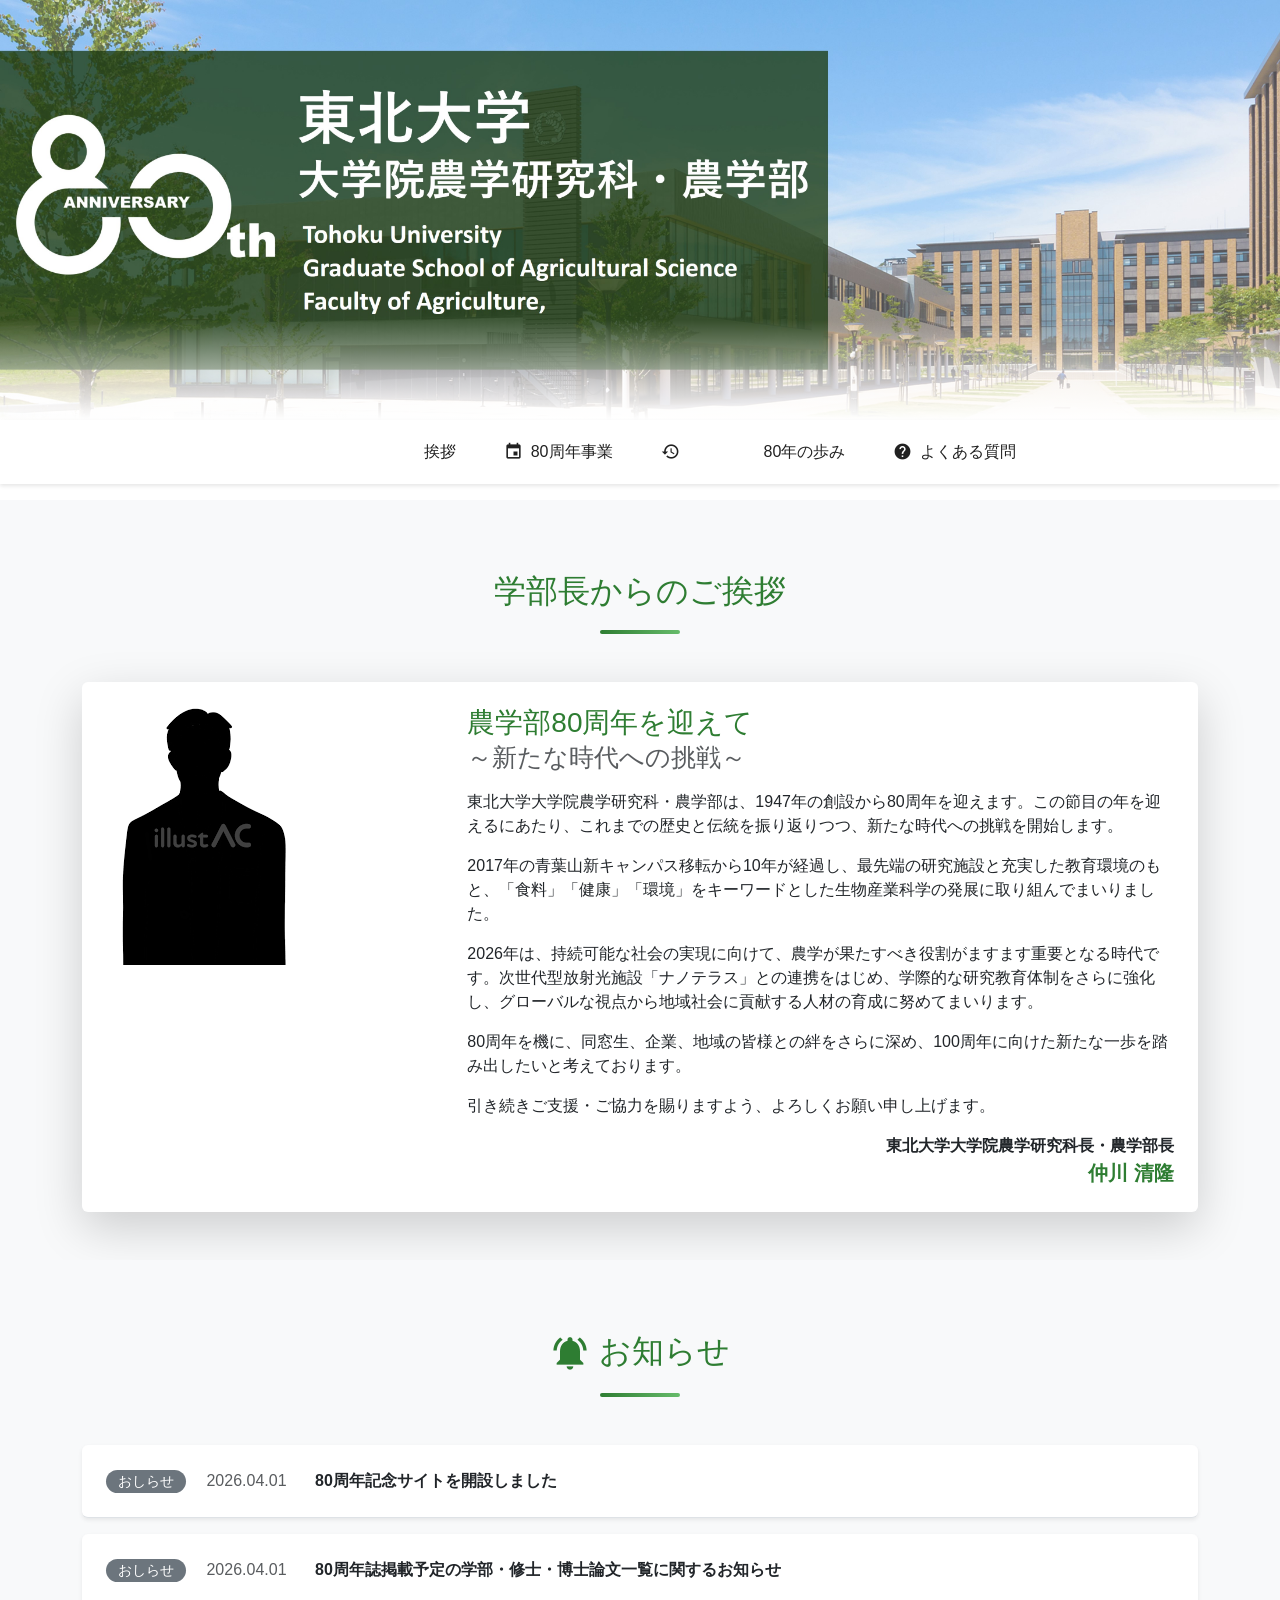
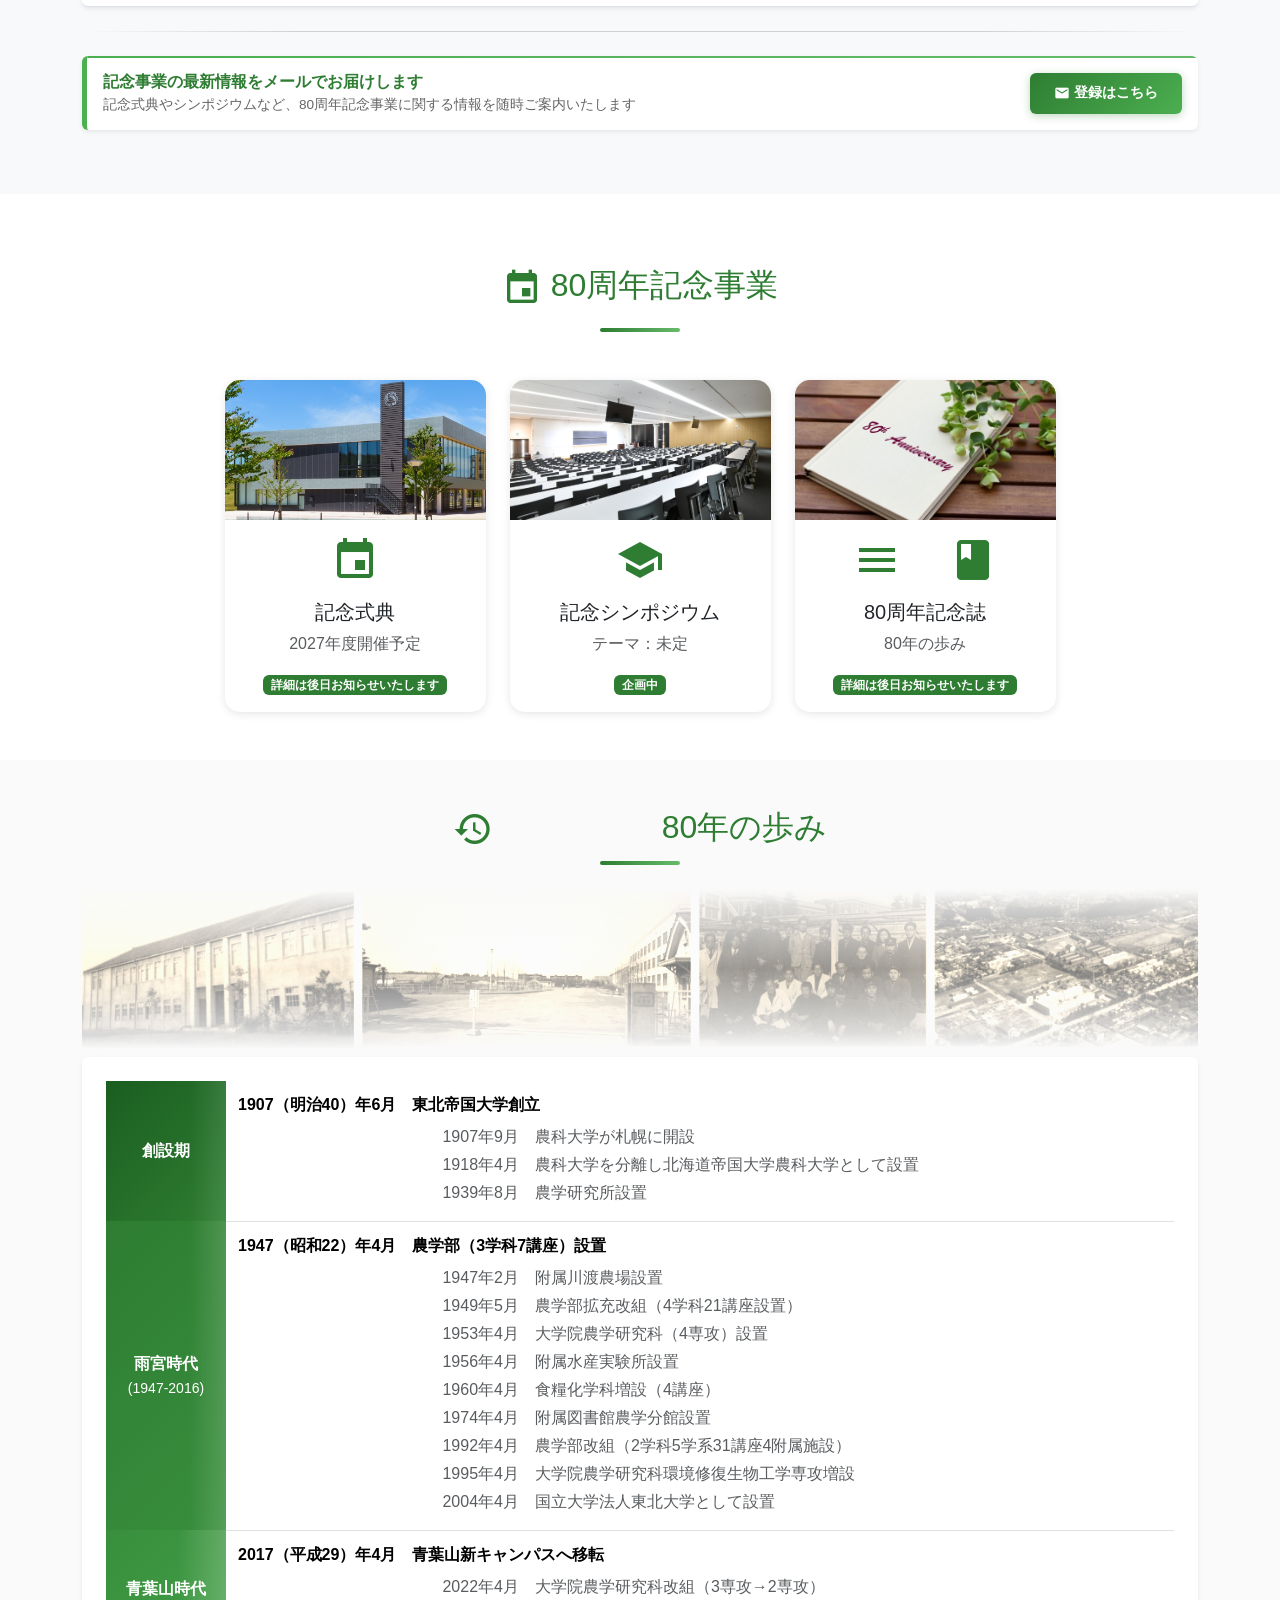
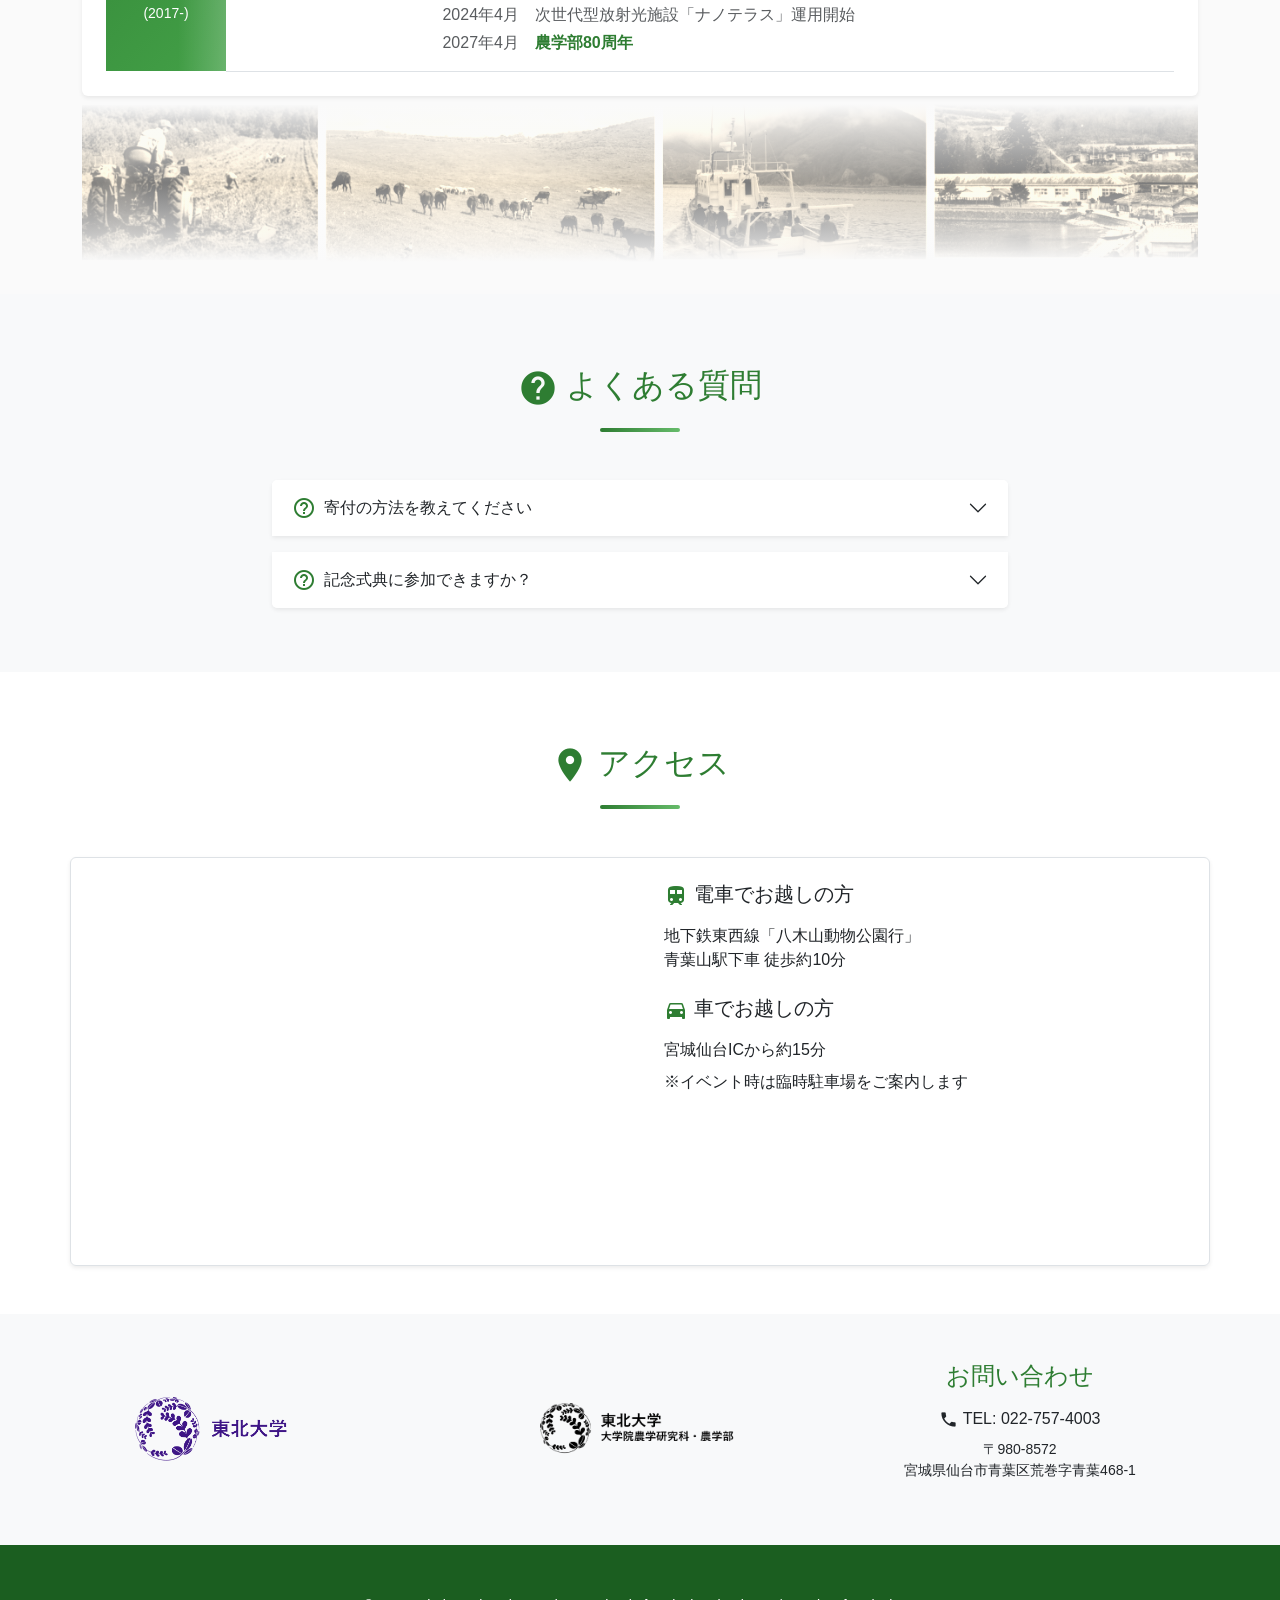
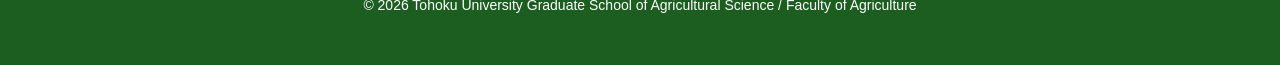
==== commit 4df05964: "Add files via upload" ====
--- a/index.html
+++ b/index.html
@@ -177,7 +177,7 @@
       
       <div class="row align-items-center g-3">
         <!-- アイコン -->
-        <div class="col-auto">
+        <!--<div class="col-auto">
           <div style="
             width: 50px;
             height: 50px;
@@ -192,7 +192,7 @@
               mail_outline
             </span>
           </div>
-        </div>
+        </div>-->
         
         <!-- テキスト -->
         <div class="col">
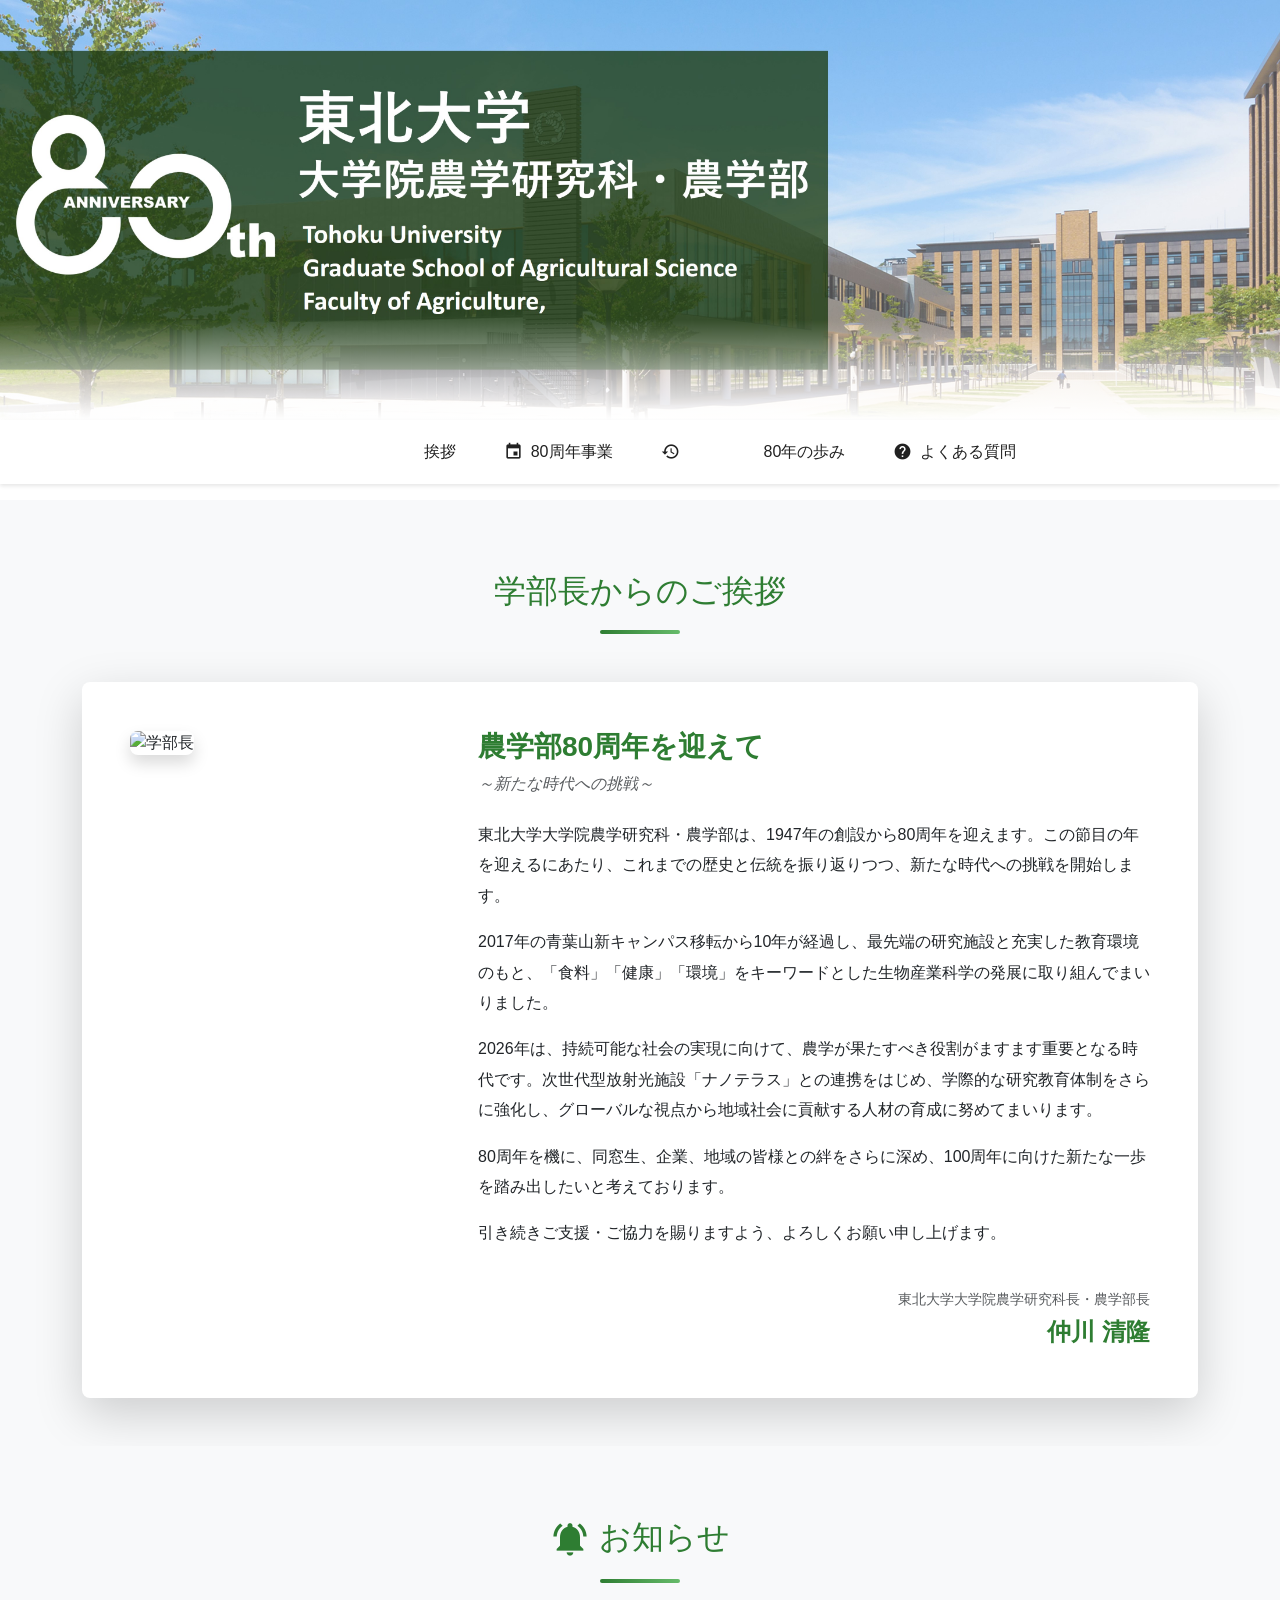
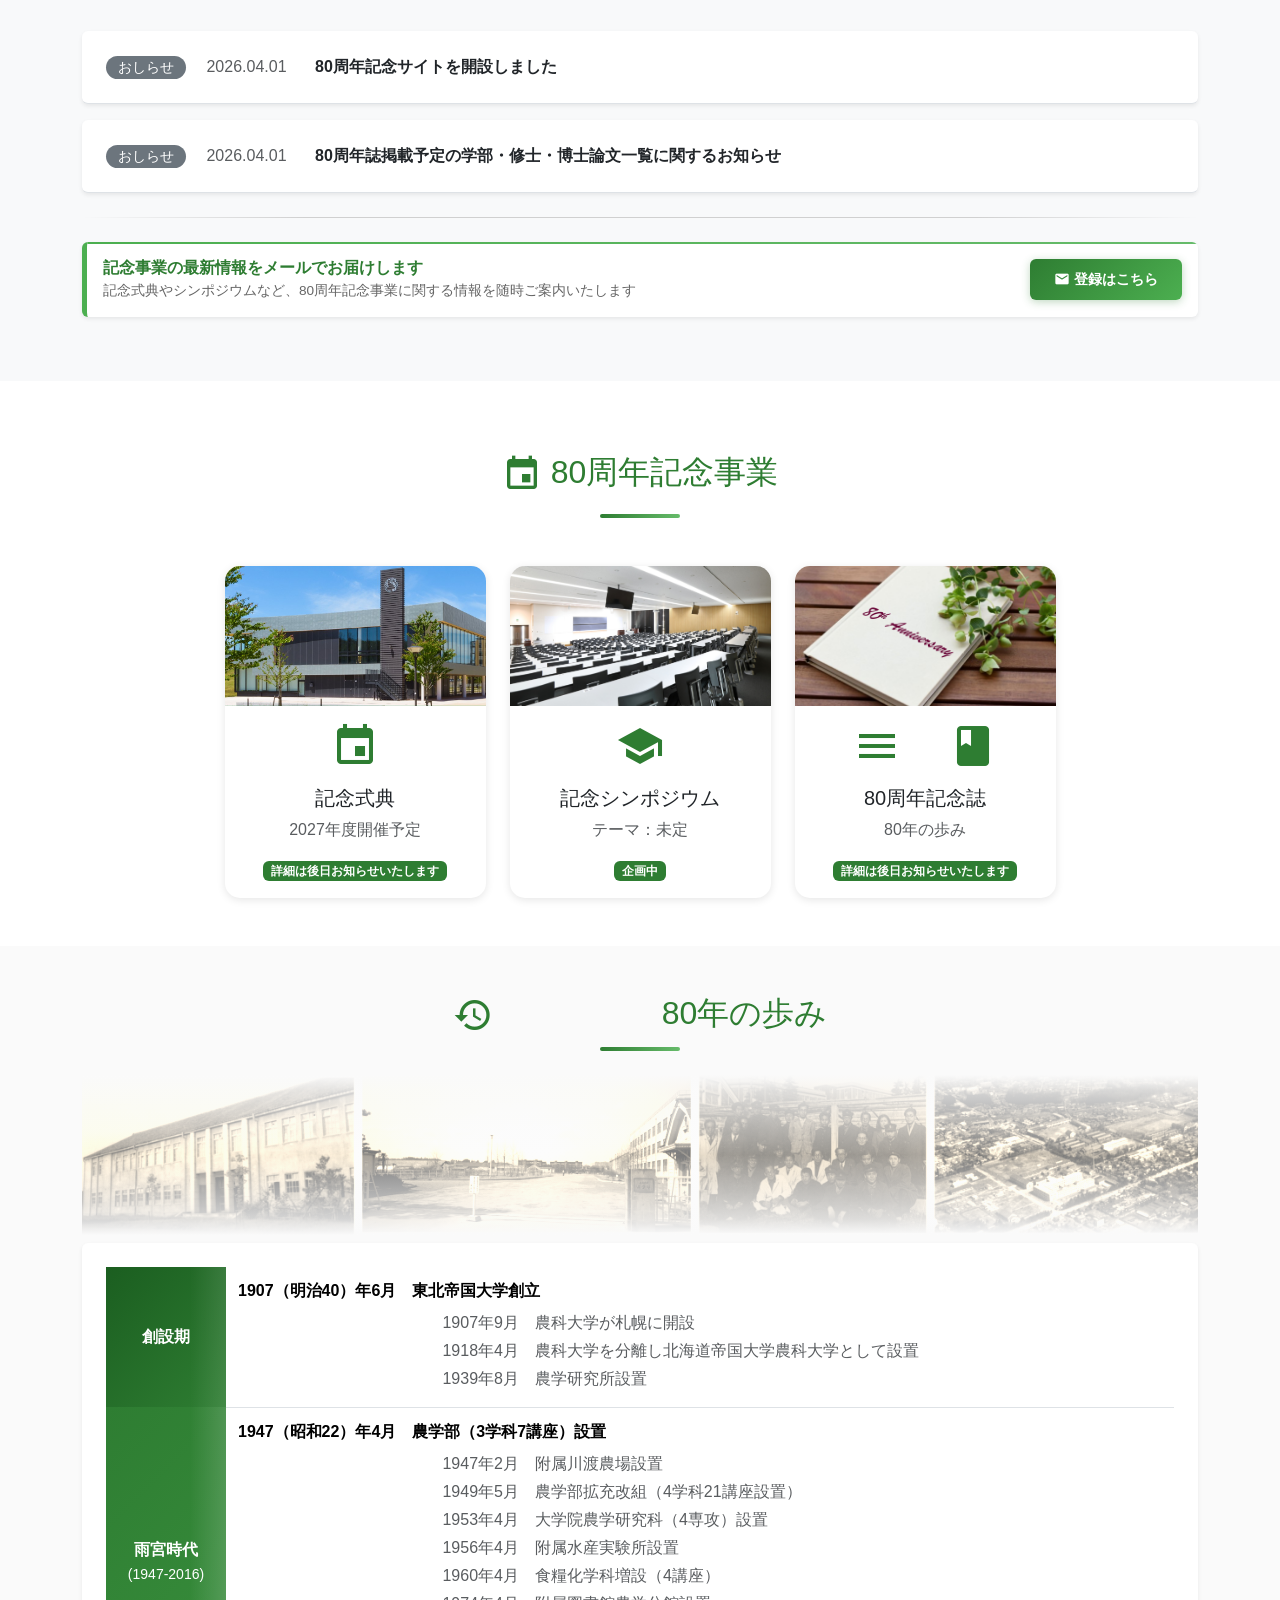
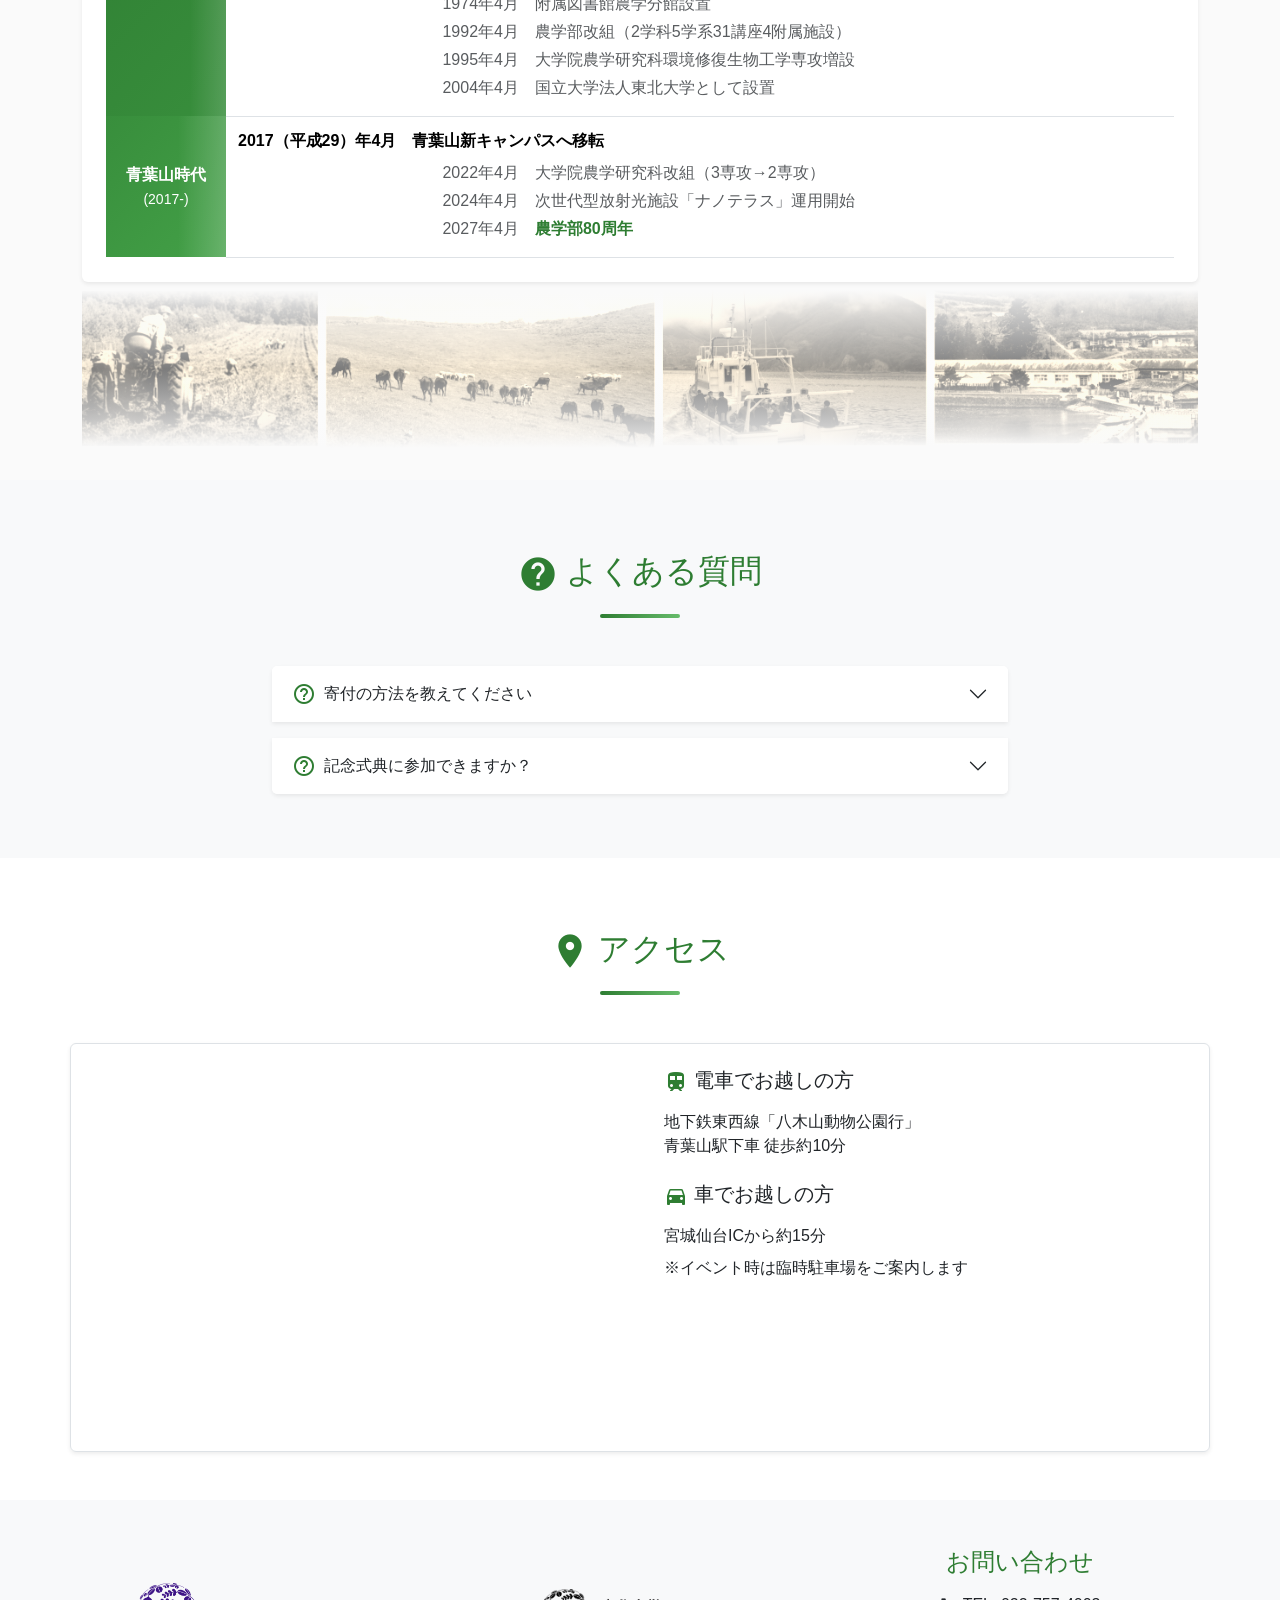
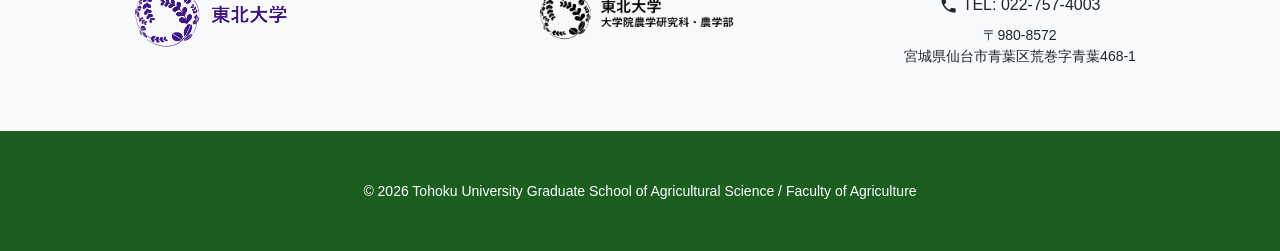
==== commit fc26976e: "Add files via upload" ====
--- a/index.html
+++ b/index.html
@@ -88,32 +88,45 @@
     
     
 </header>
-<!-------------------------------------------------------------------------------------->
-    <section id="message" class="py-5 bg-light">
+
+<!-------------------------------------------------------------------------------------->  
+<section id="message" class="py-5 bg-light">
     <div class="container">
-        <h2 class="text-center section-title text-primary-green">
-          学部長からのご挨拶
+        <h2 class="text-center section-title text-primary-green mb-5">
+            学部長からのご挨拶
         </h2>
         
         <!-- 写真と挨拶文を同じ背景内に -->
-        <div class="bg-white rounded shadow-lg p-4">
-            <div class="row g-3">
-                <div class="col-md-4">
-                  <div class="dean-photo-wrapper">
-                    <img src="img/dean-2026.png" alt="学部長" class="dean-photo">
-                  </div>
-                </div>
-                <div class="col-md-8">
-                    <h3 class="text-primary-green mb-3">農学部80周年を迎えて<br><small class="text-muted">～新たな時代への挑戦～</small></h3>
-                    <p>東北大学大学院農学研究科・農学部は、1947年の創設から80周年を迎えます。この節目の年を迎えるにあたり、これまでの歴史と伝統を振り返りつつ、新たな時代への挑戦を開始します。</p>
-                    <p>2017年の青葉山新キャンパス移転から10年が経過し、最先端の研究施設と充実した教育環境のもと、「食料」「健康」「環境」をキーワードとした生物産業科学の発展に取り組んでまいりました。</p>
-                    <p>2026年は、持続可能な社会の実現に向けて、農学が果たすべき役割がますます重要となる時代です。次世代型放射光施設「ナノテラス」との連携をはじめ、学際的な研究教育体制をさらに強化し、グローバルな視点から地域社会に貢献する人材の育成に努めてまいります。</p>
-                    <p>80周年を機に、同窓生、企業、地域の皆様との絆をさらに深め、100周年に向けた新たな一歩を踏み出したいと考えております。</p>
-                    <p>引き続きご支援・ご協力を賜りますよう、よろしくお願い申し上げます。</p>
-                    <p class="text-end mt-3 fw-bold mb-0">
-                      東北大学大学院農学研究科長・農学部長<br>
-                      <span class="text-primary-green fs-5">仲川 清隆</span>
-                    </p>
+        <div class="bg-white rounded-3 shadow-lg p-4 p-md-5">
+            <div class="row g-4 align-items-start">
+                <!-- 写真カラム -->
+                <div class="col-12 col-md-4 d-flex justify-content-center justify-content-md-start">
+                    <div class="dean-photo-wrapper">
+                        <img src="img/dean-2026.jpg" 
+                            alt="学部長" 
+                            class="dean-photo img-fluid rounded-3 shadow">
+                    </div>
+                </div>
+                
+                <!-- 挨拶文カラム -->
+                <div class="col-12 col-md-8">
+                    <div class="message-content">
+                        <h3 class="text-primary-green mb-2 fw-bold">農学部80周年を迎えて</h3>
+                        <p class="text-muted fst-italic mb-4">～新たな時代への挑戦～</p>
+                        
+                        <div class="message-text" style="line-height: 1.9;">
+                            <p class="mb-3">東北大学大学院農学研究科・農学部は、1947年の創設から80周年を迎えます。この節目の年を迎えるにあたり、これまでの歴史と伝統を振り返りつつ、新たな時代への挑戦を開始します。</p>
+                            <p class="mb-3">2017年の青葉山新キャンパス移転から10年が経過し、最先端の研究施設と充実した教育環境のもと、「食料」「健康」「環境」をキーワードとした生物産業科学の発展に取り組んでまいりました。</p>
+                            <p class="mb-3">2026年は、持続可能な社会の実現に向けて、農学が果たすべき役割がますます重要となる時代です。次世代型放射光施設「ナノテラス」との連携をはじめ、学際的な研究教育体制をさらに強化し、グローバルな視点から地域社会に貢献する人材の育成に努めてまいります。</p>
+                            <p class="mb-3">80周年を機に、同窓生、企業、地域の皆様との絆をさらに深め、100周年に向けた新たな一歩を踏み出したいと考えております。</p>
+                            <p class="mb-4">引き続きご支援・ご協力を賜りますよう、よろしくお願い申し上げます。</p>
+                        </div>
+                        
+                        <div class="signature-simple text-end mt-4 pt-3">
+                            <p class="mb-1 text-muted small">東北大学大学院農学研究科長・農学部長</p>
+                            <p class="mb-0 text-primary-green fs-4 fw-bold">仲川 清隆</p>
+                        </div>
+                    </div>
                 </div>
             </div>
         </div>
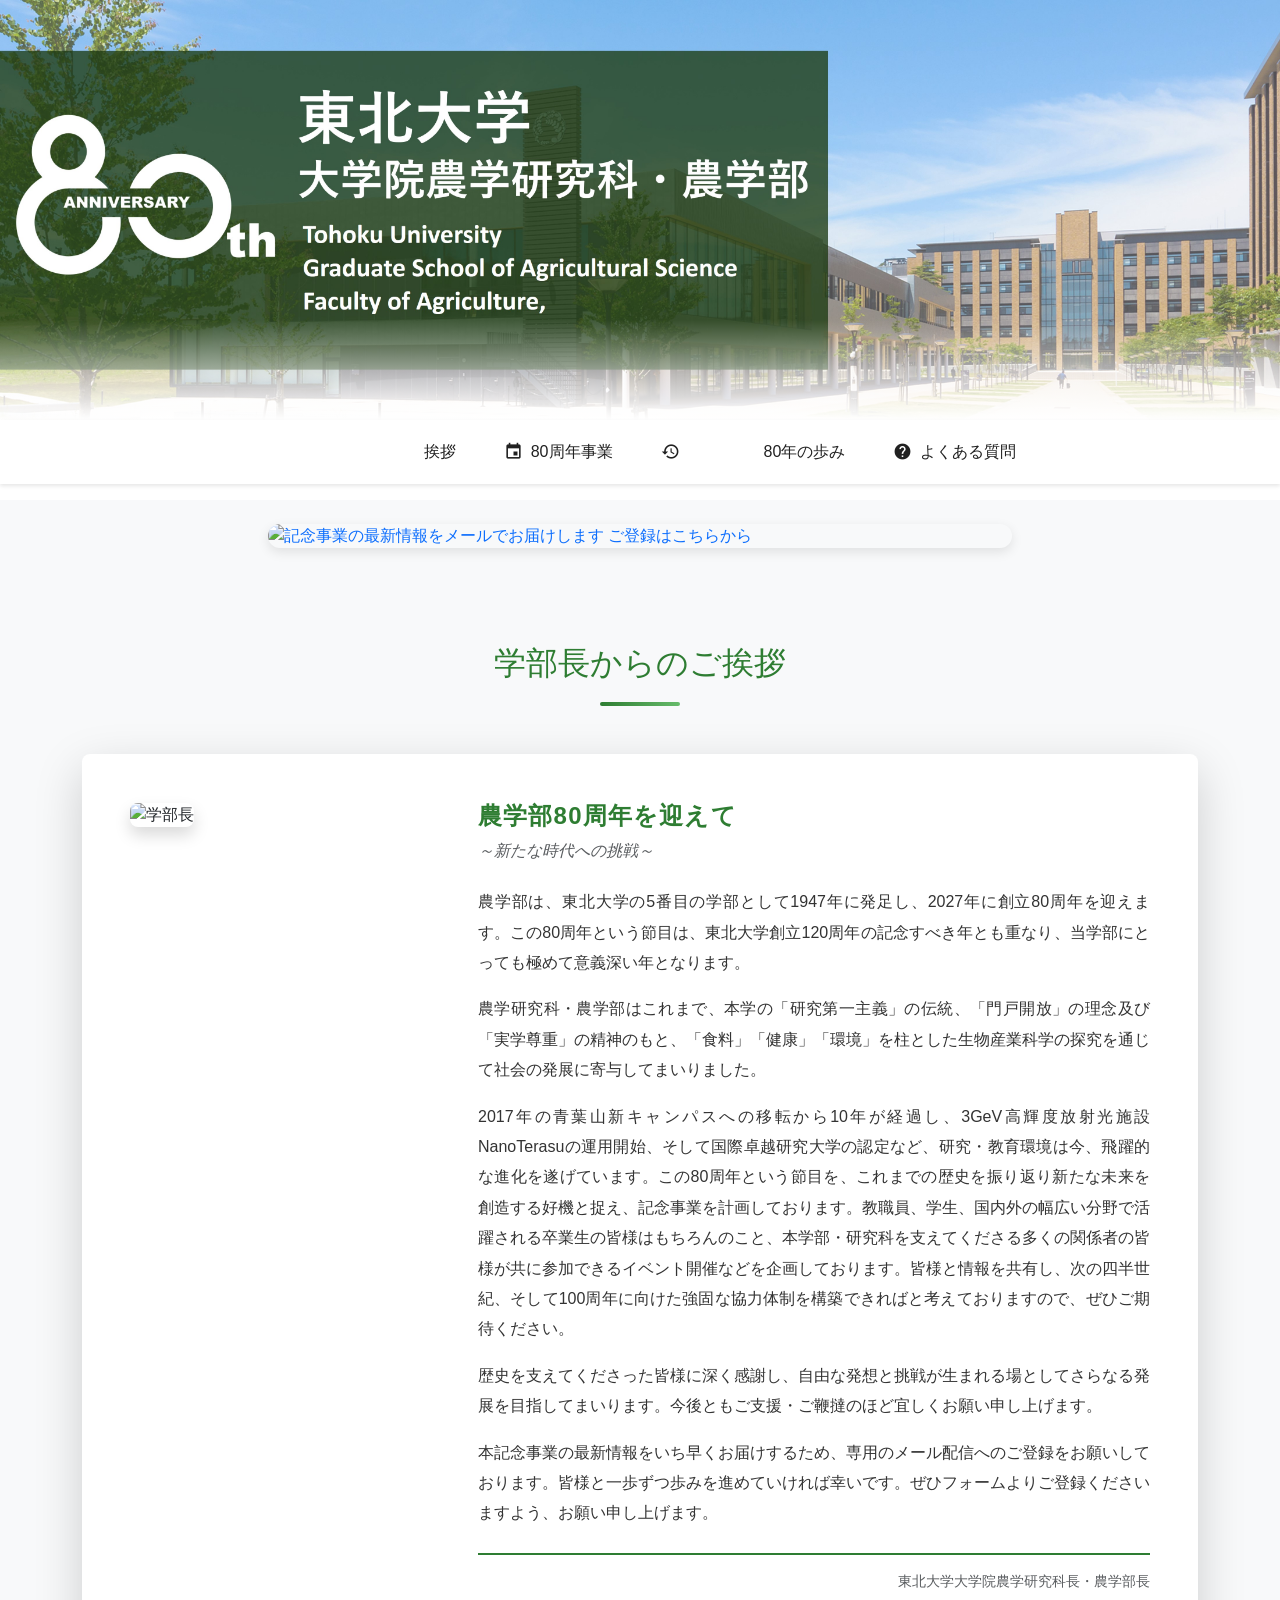
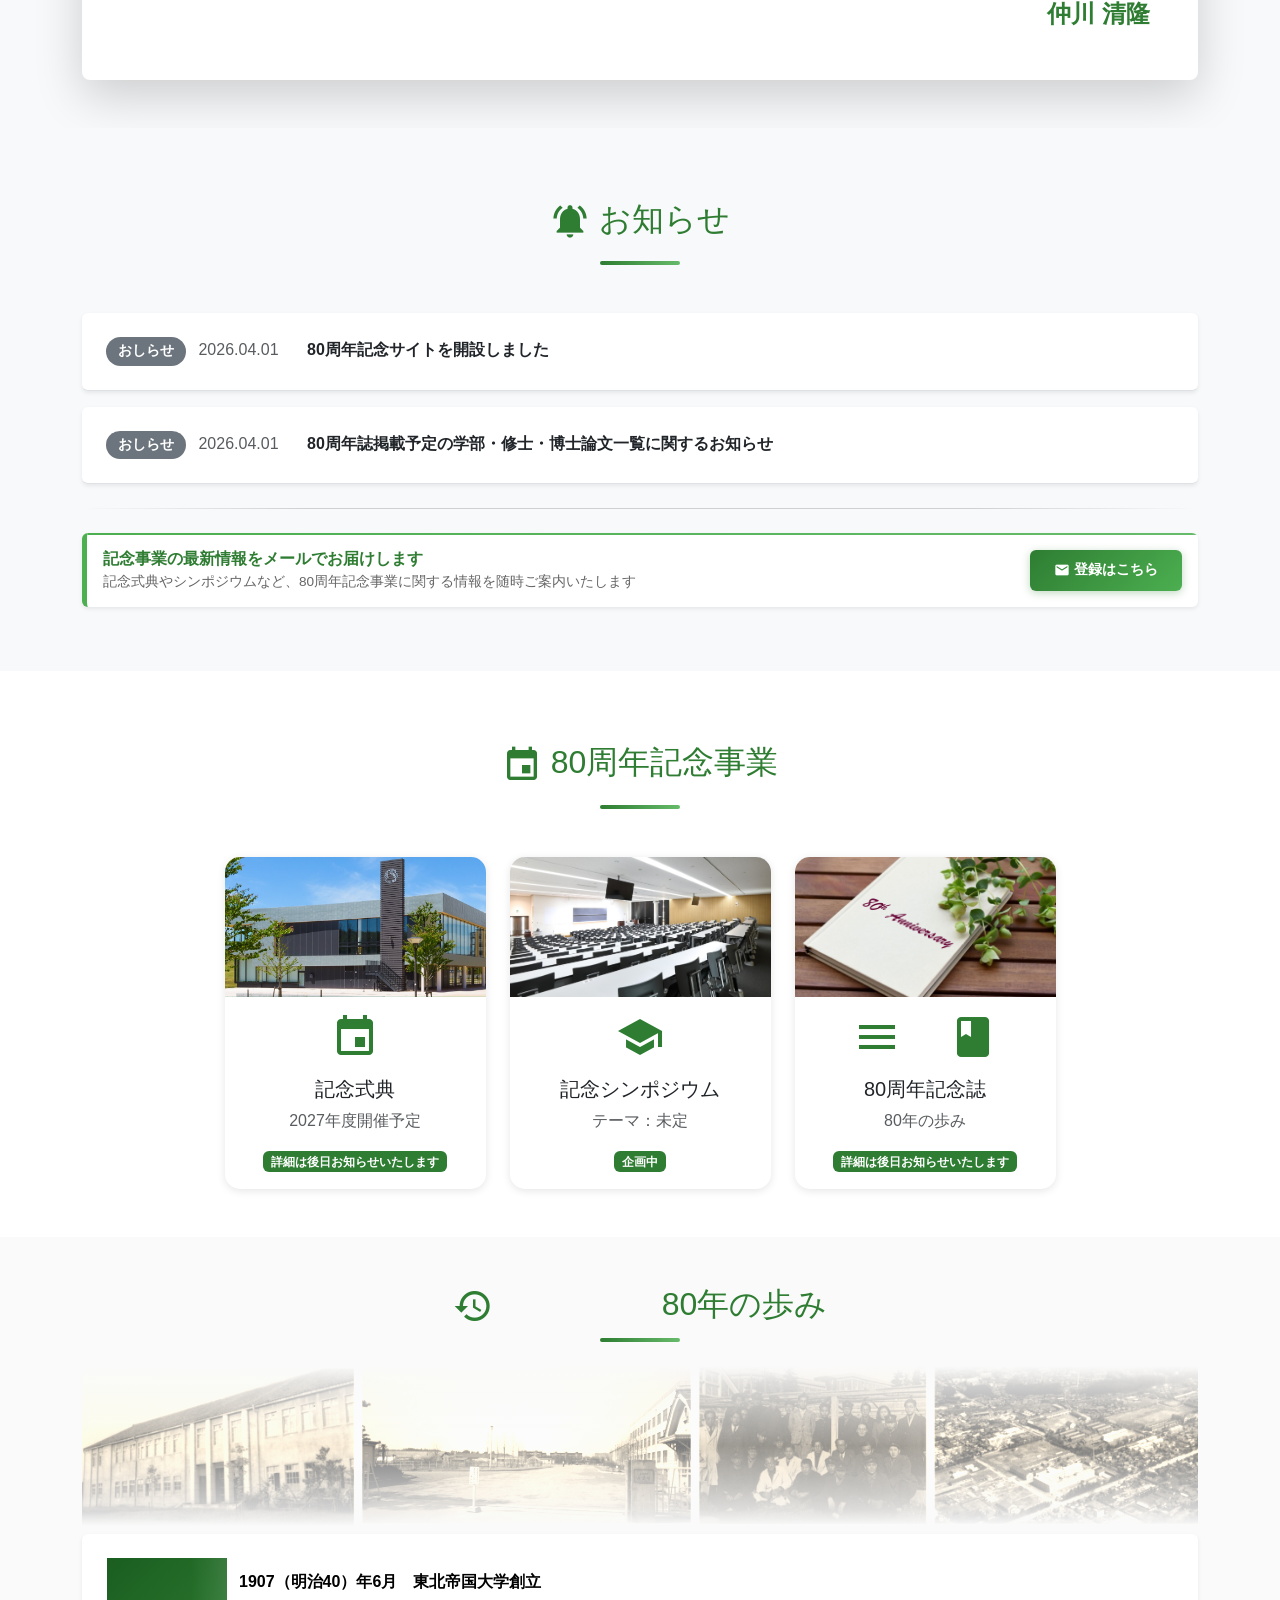
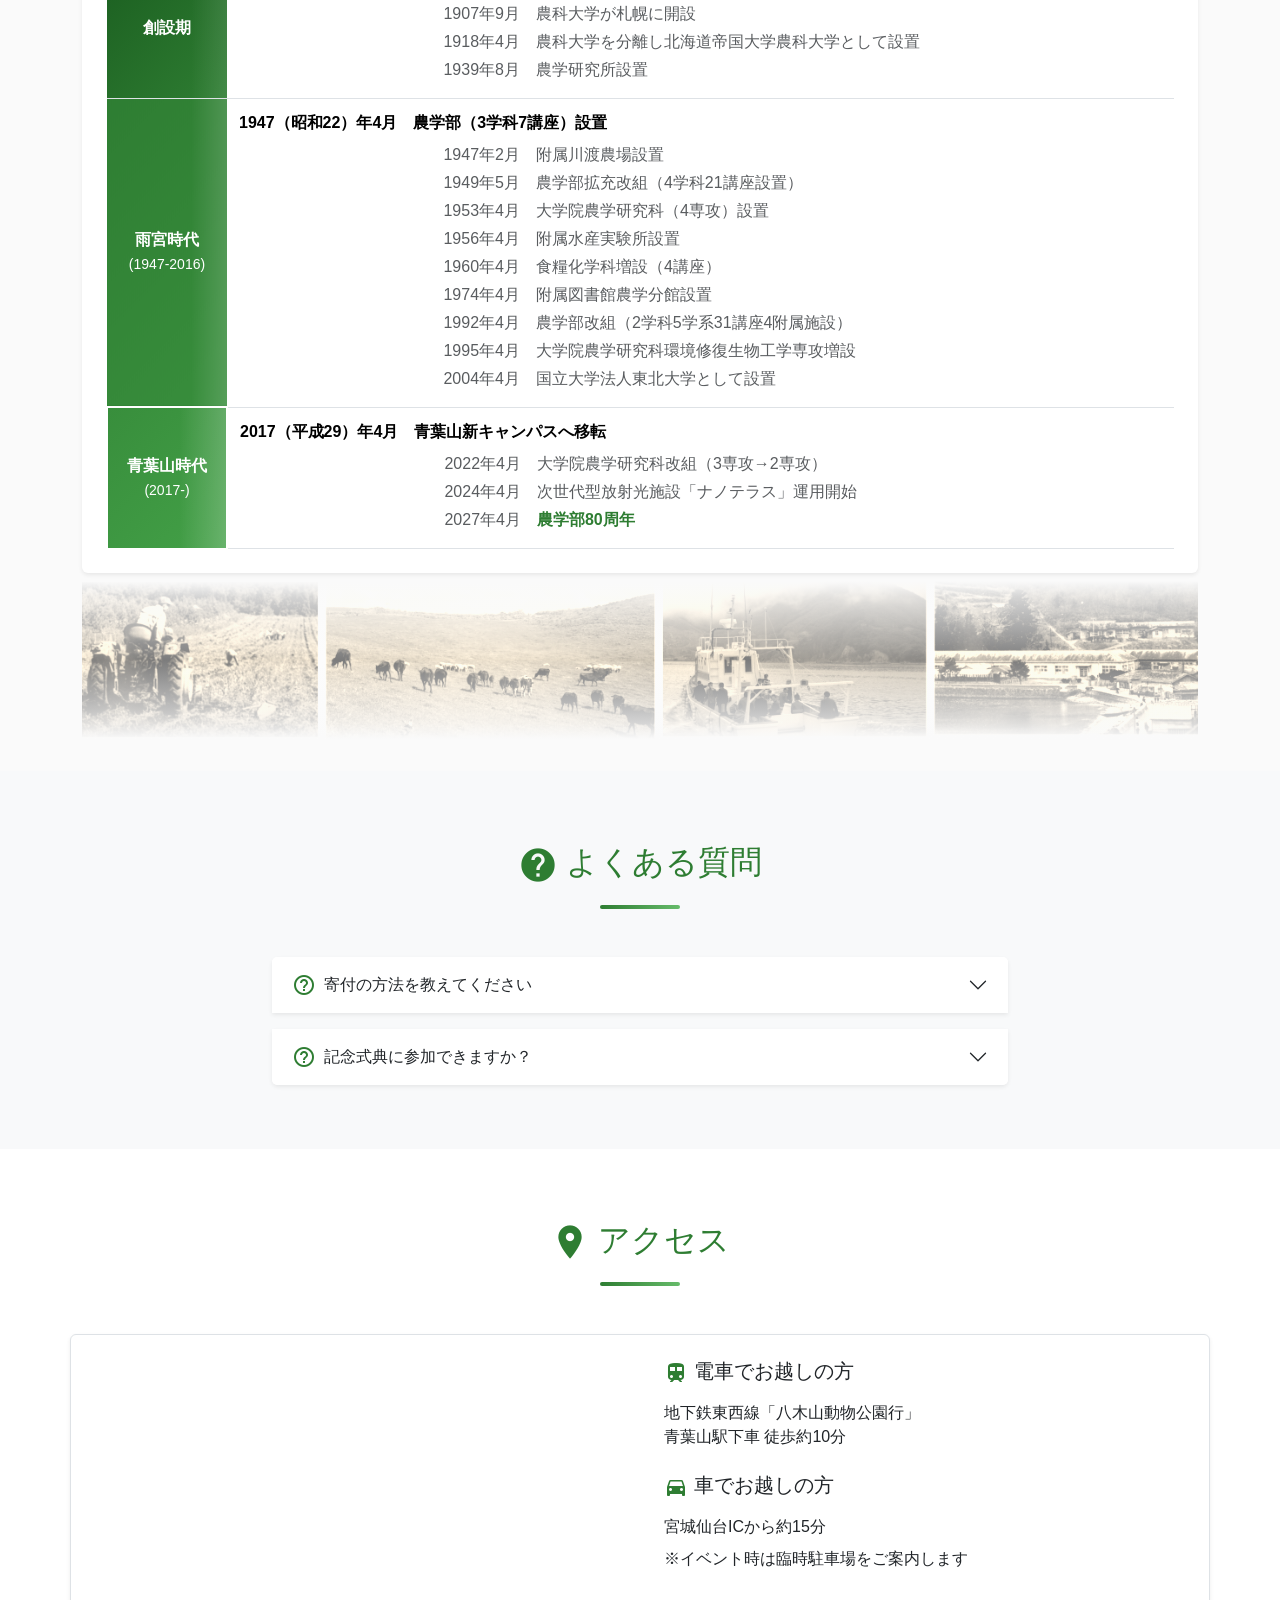
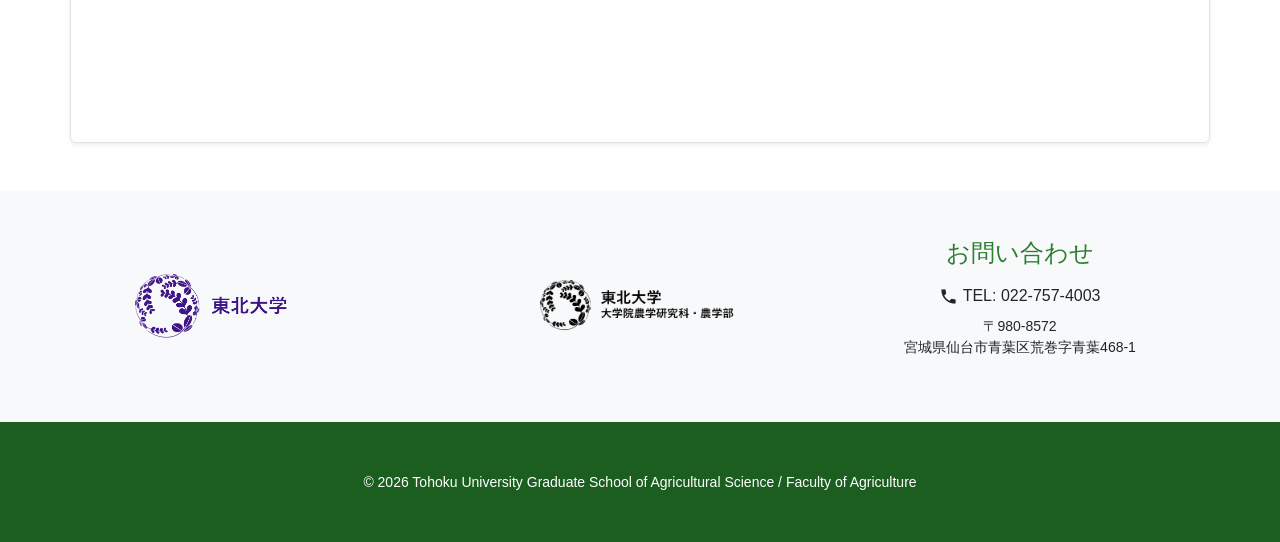
==== commit c7b930e3: "Add files via upload" ====
--- a/index.html
+++ b/index.html
@@ -88,7 +88,33 @@
     
     
 </header>
-
+<!-- メール登録バナー -->
+<!-- メール登録バナー -->
+<section class="py-4 bg-light">
+    <div class="container">
+        <div style="max-width: 66.67%; margin: 0 auto;">
+            <a href="https://docs.google.com/forms/d/e/1FAIpQLSfyLuaSgHoXx5FHsyjhY27YbcGbFlaA_1o_IeCkv5uu81jIlg/viewform" 
+               target="_blank" 
+               class="d-block mail-registration-banner"
+               style="
+                   position: relative;
+                   overflow: hidden;
+                   border-radius: 12px;
+                   box-shadow: 0 4px 12px rgba(0, 0, 0, 0.1);
+                   transition: all 0.3s ease;
+                   display: block;
+                   text-decoration: none;
+               "
+               onmouseover="this.style.transform='translateY(-4px)'; this.style.boxShadow='0 8px 20px rgba(46, 125, 50, 0.25)';"
+               onmouseout="this.style.transform='translateY(0)'; this.style.boxShadow='0 4px 12px rgba(0, 0, 0, 0.1)';">
+                <img src="img/mail_form.png" 
+                     alt="記念事業の最新情報をメールでお届けします ご登録はこちらから" 
+                     class="img-fluid w-100"
+                     style="display: block; height: auto;">
+            </a>
+        </div>
+    </div>
+</section>
 <!-------------------------------------------------------------------------------------->  
 <section id="message" class="py-5 bg-light">
     <div class="container">
@@ -113,13 +139,13 @@
                     <div class="message-content">
                         <h3 class="text-primary-green mb-2 fw-bold">農学部80周年を迎えて</h3>
                         <p class="text-muted fst-italic mb-4">～新たな時代への挑戦～</p>
-                        
                         <div class="message-text" style="line-height: 1.9;">
-                            <p class="mb-3">東北大学大学院農学研究科・農学部は、1947年の創設から80周年を迎えます。この節目の年を迎えるにあたり、これまでの歴史と伝統を振り返りつつ、新たな時代への挑戦を開始します。</p>
-                            <p class="mb-3">2017年の青葉山新キャンパス移転から10年が経過し、最先端の研究施設と充実した教育環境のもと、「食料」「健康」「環境」をキーワードとした生物産業科学の発展に取り組んでまいりました。</p>
-                            <p class="mb-3">2026年は、持続可能な社会の実現に向けて、農学が果たすべき役割がますます重要となる時代です。次世代型放射光施設「ナノテラス」との連携をはじめ、学際的な研究教育体制をさらに強化し、グローバルな視点から地域社会に貢献する人材の育成に努めてまいります。</p>
-                            <p class="mb-3">80周年を機に、同窓生、企業、地域の皆様との絆をさらに深め、100周年に向けた新たな一歩を踏み出したいと考えております。</p>
-                            <p class="mb-4">引き続きご支援・ご協力を賜りますよう、よろしくお願い申し上げます。</p>
+                            <p class="mb-3">農学部は、東北大学の5番目の学部として1947年に発足し、2027年に創立80周年を迎えます。この80周年という節目は、東北大学創立120周年の記念すべき年とも重なり、当学部にとっても極めて意義深い年となります。</p>
+                            <p class="mb-3">農学研究科・農学部はこれまで、本学の「研究第一主義」の伝統、「門戸開放」の理念及び「実学尊重」の精神のもと、「食料」「健康」「環境」を柱とした生物産業科学の探究を通じて社会の発展に寄与してまいりました。</p>
+                            <p class="mb-3">2017年の青葉山新キャンパスへの移転から10年が経過し、3GeV高輝度放射光施設NanoTerasuの運用開始、そして国際卓越研究大学の認定など、研究・教育環境は今、飛躍的な進化を遂げています。この80周年という節目を、これまでの歴史を振り返り新たな未来を創造する好機と捉え、記念事業を計画しております。教職員、学生、国内外の幅広い分野で活躍される卒業生の皆様はもちろんのこと、本学部・研究科を支えてくださる多くの関係者の皆様が共に参加できるイベント開催などを企画しております。皆様と情報を共有し、次の四半世紀、そして100周年に向けた強固な協力体制を構築できればと考えておりますので、ぜひご期待ください。</p>
+                            <p class="mb-3">歴史を支えてくださった皆様に深く感謝し、自由な発想と挑戦が生まれる場としてさらなる発展を目指してまいります。今後ともご支援・ご鞭撻のほど宜しくお願い申し上げます。</p>
+                            <p class="mb-3">本記念事業の最新情報をいち早くお届けするため、専用のメール配信へのご登録をお願いしております。皆様と一歩ずつ歩みを進めていければ幸いです。ぜひフォームよりご登録くださいますよう、お願い申し上げます。
+                            </p>
                         </div>
                         
                         <div class="signature-simple text-end mt-4 pt-3">
--- a/css/style.css
+++ b/css/style.css
@@ -1,22 +1,6 @@
 /* ============================================
    80周年記念サイト用CSS
    ============================================ */
-
-/* Material Icons（既にGoogle CDNから読み込んでいるので不要）
-   ローカルで使いたい場合のみ以下を有効化 */
-/*
-@font-face {
-  font-family: 'Material Icons';
-  font-style: normal;
-  font-weight: 400;
-  src: url(../fonts/MaterialIcons-Regular.eot);
-  src: local('Material Icons'),
-    local('MaterialIcons-Regular'),
-    url(../fonts/MaterialIcons-Regular.woff2) format('woff2'),
-    url(../fonts/MaterialIcons-Regular.woff) format('woff'),
-    url(../fonts/MaterialIcons-Regular.ttf) format('truetype');
-}
-*/
 
 /* Material Icons カスタムスタイル */
 .material-icons {
@@ -230,18 +214,6 @@
 }
 
 /* ============================================
-   お知らせ
-   ============================================ */
-.notice-badge {
-  background-color: var(--primary-green);
-  color: var(--white);
-  padding: 0.25rem 0.75rem;
-  border-radius: 20px;
-  font-size: 0.85rem;
-  margin-right: 1rem;
-}
-
-/* ============================================
    テーブル
    ============================================ */
 .table > :not(caption) > * > * {
@@ -290,7 +262,6 @@
   text-decoration: none;
 }
 
-/* TOTOPアイコン */
 .totop {
   position: absolute;
   top: -60px;
@@ -323,12 +294,29 @@
 
 .article-content h3 {
   color: var(--primary-green);
+  font-size: 1.3rem;
   margin-top: 2rem;
   margin-bottom: 1rem;
   padding-bottom: 0.5rem;
   border-bottom: 2px solid var(--light-green);
 }
 
+.article-content h4 {
+  color: var(--primary-green);
+  font-size: 1.1rem;
+  margin-top: 1.5rem;
+  margin-bottom: 0.75rem;
+}
+
+.content-list {
+  padding-left: 1.5rem;
+}
+
+.content-list li {
+  margin-bottom: 0.75rem;
+  line-height: 1.6;
+}
+
 .breadcrumb {
   background-color: transparent;
   padding: 1rem 0;
@@ -344,26 +332,30 @@
 }
 
 .news-item {
+  position: relative;
   transition: all 0.3s ease;
+  border: 1px solid #e0e0e0;
 }
 
 .news-item:hover {
-  transform: translateX(10px);
-  background-color: #f8f9fa !important;
-}
-
-/* ============================================
-   80年の歩み - 透明感のある装飾
-   ============================================ */
-
-/* セクション余白を最小限に */
+  transform: translateX(5px);
+  box-shadow: 0 4px 12px rgba(46, 125, 50, 0.15) !important;
+  border-color: var(--light-green);
+}
+
+.news-meta {
+  min-width: 180px;
+}
+
+/* ============================================
+   80年の歩み
+   ============================================ */
 #history {
   padding-top: 2rem !important;
   padding-bottom: 2rem !important;
   background-color: #fafafa;
 }
 
-/* 画像装飾（枠なし、透明度高め） */
 .history-image-divider {
   width: 100%;
   position: relative;
@@ -386,7 +378,6 @@
   transform: scale(1.01);
 }
 
-/* 上下のグラデーションオーバーレイ */
 .history-image-divider::before,
 .history-image-divider::after {
   content: '';
@@ -398,7 +389,6 @@
   z-index: 1;
 }
 
-/* 上部グラデーション（白からフェードイン） */
 .history-image-divider::before {
   top: 0;
   background: linear-gradient(
@@ -409,7 +399,6 @@
   );
 }
 
-/* 下部グラデーション（白へフェードアウト） */
 .history-image-divider::after {
   bottom: 0;
   background: linear-gradient(
@@ -420,7 +409,6 @@
   );
 }
 
-/* テーブルとの間隔を最小限に */
 .history-image-divider.mb-3 {
   margin-bottom: 0.5rem !important;
 }
@@ -429,7 +417,6 @@
   margin-top: 0.5rem !important;
 }
 
-/* テーブルのpadding調整 */
 #history .table {
   margin-bottom: 0;
 }
@@ -449,55 +436,80 @@
   margin-bottom: 0.25rem;
 }
 
-/* セクションタイトルの余白調整 */
 #history .section-title {
   margin-bottom: 1.5rem !important;
   padding: 1rem 0;
 }
 
-/* レスポンシブ対応 */
-@media (max-width: 768px) {
-  #history {
-    padding-top: 1.5rem !important;
-    padding-bottom: 1.5rem !important;
-  }
-  
-  .history-image-divider img {
-    opacity: 0.45;
-  }
-  
-  #history .table td,
-  #history .table th {
-    padding: 0.5rem;
-    font-size: 0.9rem;
-  }
-  
-  #history .section-title {
-    margin-bottom: 1rem !important;
-    font-size: 1.5rem;
-  }
-}
-
-@media (max-width: 576px) {
-  .history-image-divider::before,
-  .history-image-divider::after {
-    height: 40%;
-  }
-  
-  .history-image-divider.mb-3 {
-    margin-bottom: 0.25rem !important;
-  }
-  
-  .history-image-divider.mt-3 {
-    margin-top: 0.25rem !important;
-  }
-}
-
-/* ============================================
-   寄付セクション - 簡略版
-   ============================================ */
-
-/* 理由カード（簡略版） */
+/* 時代別グラデーションカラー */
+.history-era-genesis {
+  background: linear-gradient(135deg, #1B5E20 0%, #2E7D32 100%) !important;
+  position: relative;
+  overflow: hidden;
+  font-weight: bold;
+  text-align: center;
+  vertical-align: middle;
+  padding: 1rem 0.5rem;
+  color: white;
+}
+
+.history-era-genesis::after {
+  content: '';
+  position: absolute;
+  top: 0;
+  right: 0;
+  bottom: 0;
+  width: 30%;
+  background: linear-gradient(to right, transparent, rgba(255,255,255,0.1));
+}
+
+.history-era-amemiya {
+  background: linear-gradient(135deg, #2E7D32 0%, #388E3C 100%) !important;
+  position: relative;
+  overflow: hidden;
+  font-weight: bold;
+  text-align: center;
+  vertical-align: middle;
+  padding: 1rem 0.5rem;
+  color: white;
+}
+
+.history-era-amemiya::after {
+  content: '';
+  position: absolute;
+  top: 0;
+  right: 0;
+  bottom: 0;
+  width: 30%;
+  background: linear-gradient(to right, transparent, rgba(255,255,255,0.15));
+}
+
+.history-era-aobayama {
+  background: linear-gradient(135deg, #388E3C 0%, #43A047 100%) !important;
+  position: relative;
+  overflow: hidden;
+  box-shadow: 0 0 25px rgba(67, 160, 71, 0.4);
+  border: 2px solid rgba(255, 255, 255, 0.3);
+  font-weight: bold;
+  text-align: center;
+  vertical-align: middle;
+  padding: 1rem 0.5rem;
+  color: white;
+}
+
+.history-era-aobayama::after {
+  content: '';
+  position: absolute;
+  top: 0;
+  right: 0;
+  bottom: 0;
+  width: 40%;
+  background: linear-gradient(to right, transparent, rgba(255,255,255,0.2));
+}
+
+/* ============================================
+   寄付セクション
+   ============================================ */
 .reason-card-simple {
   transition: all 0.3s ease;
   border: 1px solid #e0e0e0;
@@ -515,7 +527,6 @@
   border-color: var(--light-green);
 }
 
-/* 使途リスト */
 .donation-usage-list {
   list-style: none;
   padding: 0;
@@ -541,7 +552,6 @@
   font-size: 1.5rem;
 }
 
-/* 金額表示ボックス */
 .donation-amount-box {
   border: 2px solid var(--light-green);
 }
@@ -551,7 +561,6 @@
   border-radius: 10px;
 }
 
-/* シンプルリスト */
 .simple-list {
   list-style: none;
   padding: 0;
@@ -574,251 +583,9 @@
   font-size: 1.1rem;
 }
 
-/* レスポンシブ対応 */
-@media (max-width: 768px) {
-  .reason-card-simple {
-    min-height: 100px;
-  }
-  
-  .reason-card-simple .material-icons {
-    font-size: 2rem !important;
-  }
-  
-  .donation-plan .display-4 {
-    font-size: 2.5rem;
-  }
-}
-
-@media (max-width: 576px) {
-  .reason-card-simple {
-    min-height: 90px;
-  }
-  
-  .reason-card-simple p {
-    font-size: 0.8rem;
-  }
-}
-
-/* ============================================
-   お知らせページ用スタイル
-   ============================================ */
-
-/* ニュース一覧アイテム */
-.news-item {
-  position: relative;
-  transition: all 0.3s ease;
-  border: 1px solid #e0e0e0;
-}
-
-.news-item:hover {
-  transform: translateX(5px);
-  box-shadow: 0 4px 12px rgba(46, 125, 50, 0.15) !important;
-  border-color: var(--light-green);
-}
-
-.news-meta {
-  min-width: 180px;
-}
-
-/* 記事ページ */
-.article-header {
-  border-left: 5px solid var(--primary-green);
-  padding-left: 1.5rem;
-}
-
-.article-content {
-  line-height: 1.8;
-}
-
-.article-content h3 {
-  color: var(--primary-green);
-  font-size: 1.3rem;
-  margin-top: 2rem;
-  margin-bottom: 1rem;
-  padding-bottom: 0.5rem;
-  border-bottom: 2px solid var(--light-green);
-}
-
-.article-content h4 {
-  color: var(--primary-green);
-  font-size: 1.1rem;
-  margin-top: 1.5rem;
-  margin-bottom: 0.75rem;
-}
-
-.content-list {
-  padding-left: 1.5rem;
-}
-
-.content-list li {
-  margin-bottom: 0.75rem;
-  line-height: 1.6;
-}
-
-/* バッジのバリエーション */
-.notice-badge.bg-info {
-  background-color: #0dcaf0 !important;
-}
-
-.notice-badge.bg-warning {
-  background-color: #ffc107 !important;
-}
-
-/* レスポンシブ対応 */
-@media (max-width: 768px) {
-  .news-meta {
-    min-width: auto;
-  }
-  
-  .article-content h3 {
-    font-size: 1.2rem;
-  }
-}
-
-/* ============================================
-   80年の歩み - 時代別グラデーションカラー（改善版）
-   ============================================ */
-
-/* 創設期（深い緑〜濃い緑） */
-.history-era-genesis {
-  background: linear-gradient(135deg, #1B5E20 0%, #2E7D32 100%) !important;
-  position: relative;
-  overflow: hidden;
-}
-
-.history-era-genesis::after {
-  content: '';
-  position: absolute;
-  top: 0;
-  right: 0;
-  bottom: 0;
-  width: 30%;
-  background: linear-gradient(to right, transparent, rgba(255,255,255,0.1));
-}
-
-/* 雨宮時代（標準の緑） */
-.history-era-amemiya {
-  background: linear-gradient(135deg, #2E7D32 0%, #388E3C 100%) !important;
-  position: relative;
-  overflow: hidden;
-}
-
-.history-era-amemiya::after {
-  content: '';
-  position: absolute;
-  top: 0;
-  right: 0;
-  bottom: 0;
-  width: 30%;
-  background: linear-gradient(to right, transparent, rgba(255,255,255,0.15));
-}
-
-/* 青葉山時代（鮮やかだが濃い緑 - アクセシブル）*/
-.history-era-aobayama {
-  background: linear-gradient(135deg, #388E3C 0%, #43A047 100%) !important;
-  position: relative;
-  overflow: hidden;
-  box-shadow: 0 0 25px rgba(67, 160, 71, 0.4);
-  border: 2px solid rgba(255, 255, 255, 0.3);
-}
-
-/* 青葉山時代に輝きのアクセント */
-
-
-.history-era-aobayama::after {
-  content: '';
-  position: absolute;
-  top: 0;
-  right: 0;
-  bottom: 0;
-  width: 40%;
-  background: linear-gradient(to right, transparent, rgba(255,255,255,0.2));
-}
-
-@keyframes sparkle {
-  0%, 100% {
-    opacity: 0.6;
-    transform: scale(1);
-  }
-  50% {
-    opacity: 1;
-    transform: scale(1.2);
-  }
-}
-
-/* 共通スタイル */
-.history-era-genesis,
-.history-era-amemiya,
-.history-era-aobayama {
-  font-weight: bold;
-  text-align: center;
-  vertical-align: middle;
-  padding: 1rem 0.5rem;
-  border: none;
-  transit▍
-
-/* ============================================
-   学部長挨拶セクション - 同じ背景内に配置
-   ============================================ */
-
-/* 写真のラッパー */
-.dean-photo-wrapper {
-  width: 100%;
-  max-width: 280px;
-  margin: 0 auto;
-}
-
-/* 学部長の写真 */
-.dean-photo {
-  width: 100%;
-  height: auto;
-  border-radius: 8px;
-  box-shadow: 0 4px 12px rgba(0,0,0,0.15);
-}
-
-/* 余白調整 */
-#message .row.g-3 {
-  gap: 1rem;
-}
-
-/* タブレット */
-@media (max-width: 991px) {
-  .dean-photo-wrapper {
-    max-width: 240px;
-  }
-}
-
-/* モバイル：小さく表示 */
-@media (max-width: 767px) {
-  .dean-photo-wrapper {
-    max-width: 200px;
-  }
-  
-  #message .row.g-3 {
-    gap: 1rem;
-  }
-  
-  #message h3 {
-    font-size: 1.3rem;
-  }
-}
-
-/* 極小画面 */
-@media (max-width: 576px) {
-  .dean-photo-wrapper {
-    max-width: 160px;
-  }
-  
-  #message .row.g-3 {
-    gap: 0.75rem;
-  }
-}
-
 /* ============================================
    バッジの色分け統一
    ============================================ */
-
-/* 基本スタイル */
 .notice-badge {
   display: inline-block;
   padding: 0.25rem 0.75rem;
@@ -827,33 +594,141 @@
   font-weight: 600;
   color: #ffffff;
   margin-right: 0.5rem;
-  /* デフォルトカラー（bg-*がない場合） */
   background-color: var(--primary-green);
 }
 
-/* イベント・予定 - 青系 */
 .notice-badge.bg-info {
   background-color: #0dcaf0 !important;
 }
 
-/* 募集・寄付 - 緑系 */
 .notice-badge.bg-success {
   background-color: var(--primary-green) !important;
 }
 
-/* お知らせ・重要 - 黄色系 */
 .notice-badge.bg-warning {
   background-color: #ffc107 !important;
-  color: #212529 !important; /* 視認性のため黒文字 */
-}
-
-/* ニュース・新着 - グレー系 */
+  color: #212529 !important;
+}
+
 .notice-badge.bg-secondary {
   background-color: #6c757d !important;
 }
 
-/* 終了・締切 - 赤系 */
 .notice-badge.bg-danger {
   background-color: #dc3545 !important;
 }
 
+
+/* 学部長メッセージセクションのスタイル追加 */
+.dean-photo-wrapper {
+    max-width: 300px;
+    width: 100%;
+}
+
+.dean-photo {
+    width: 100%;
+    height: auto;
+    object-fit: cover;
+}
+
+.message-content h3 {
+    font-size: 1.5rem;
+    letter-spacing: 0.05em;
+}
+
+.message-text p {
+    text-align: justify;
+    color: #333;
+}
+
+.signature {
+    background: linear-gradient(to right, transparent, rgba(76, 175, 80, 0.05));
+    padding: 1rem;
+    border-radius: 0.5rem;
+}
+
+/* モバイル対応 */
+@media (max-width: 767px) {
+    .dean-photo-wrapper {
+        max-width: 250px;
+        margin: 0 auto;
+    }
+    
+    .message-content h3 {
+        text-align: center;
+        font-size: 1.3rem;
+    }
+    
+    .message-content .fst-italic {
+        text-align: center;
+    }
+    
+    .signature {
+        text-align: center !important;
+    }
+}
+
+/* ============================================
+   レスポンシブ: モバイル専用スタイル
+   ============================================ */
+@media (max-width: 767px) {
+    /* ヒーローセクションの画像透明度調整（モバイルのみ） */
+    .jumbotron-fluid {
+        position: relative;
+    }
+    
+    .jumbotron-fluid::before {
+        content: '';
+        position: absolute;
+        top: 0;
+        left: 0;
+        right: 0;
+        bottom: 0;
+        background-color: rgba(255, 255, 255, 0.3);
+        z-index: 1;
+        pointer-events: none;
+    }
+    
+    .jumbotron-fluid .container {
+        position: relative;
+        z-index: 2;
+    }
+    
+    /* ヒーロー画像自体の明度を上げる */
+    .jumbotron-fluid img {
+        filter: brightness(1.2) contrast(0.9);
+    }
+    
+    /* 学部長メッセージ - モバイル対応 */
+    .dean-photo-wrapper {
+        max-width: 250px;
+        margin: 0 auto;
+    }
+    
+    .message-content h3 {
+        text-align: center;
+        font-size: 1.3rem;
+    }
+    
+    .message-content .fst-italic {
+        text-align: center;
+    }
+    
+    .signature {
+        text-align: center !important;
+    }
+}
+
+.signature-simple {
+    border-top: 2px solid var(--primary-green);
+    padding-top: 1rem;
+}
+
+/* モバイル対応 */
+@media (max-width: 767px) {
+    .signature-simple {
+        text-align: center !important;
+        border-top: 2px solid var(--primary-green);
+        margin-top: 2rem;
+    }
+}
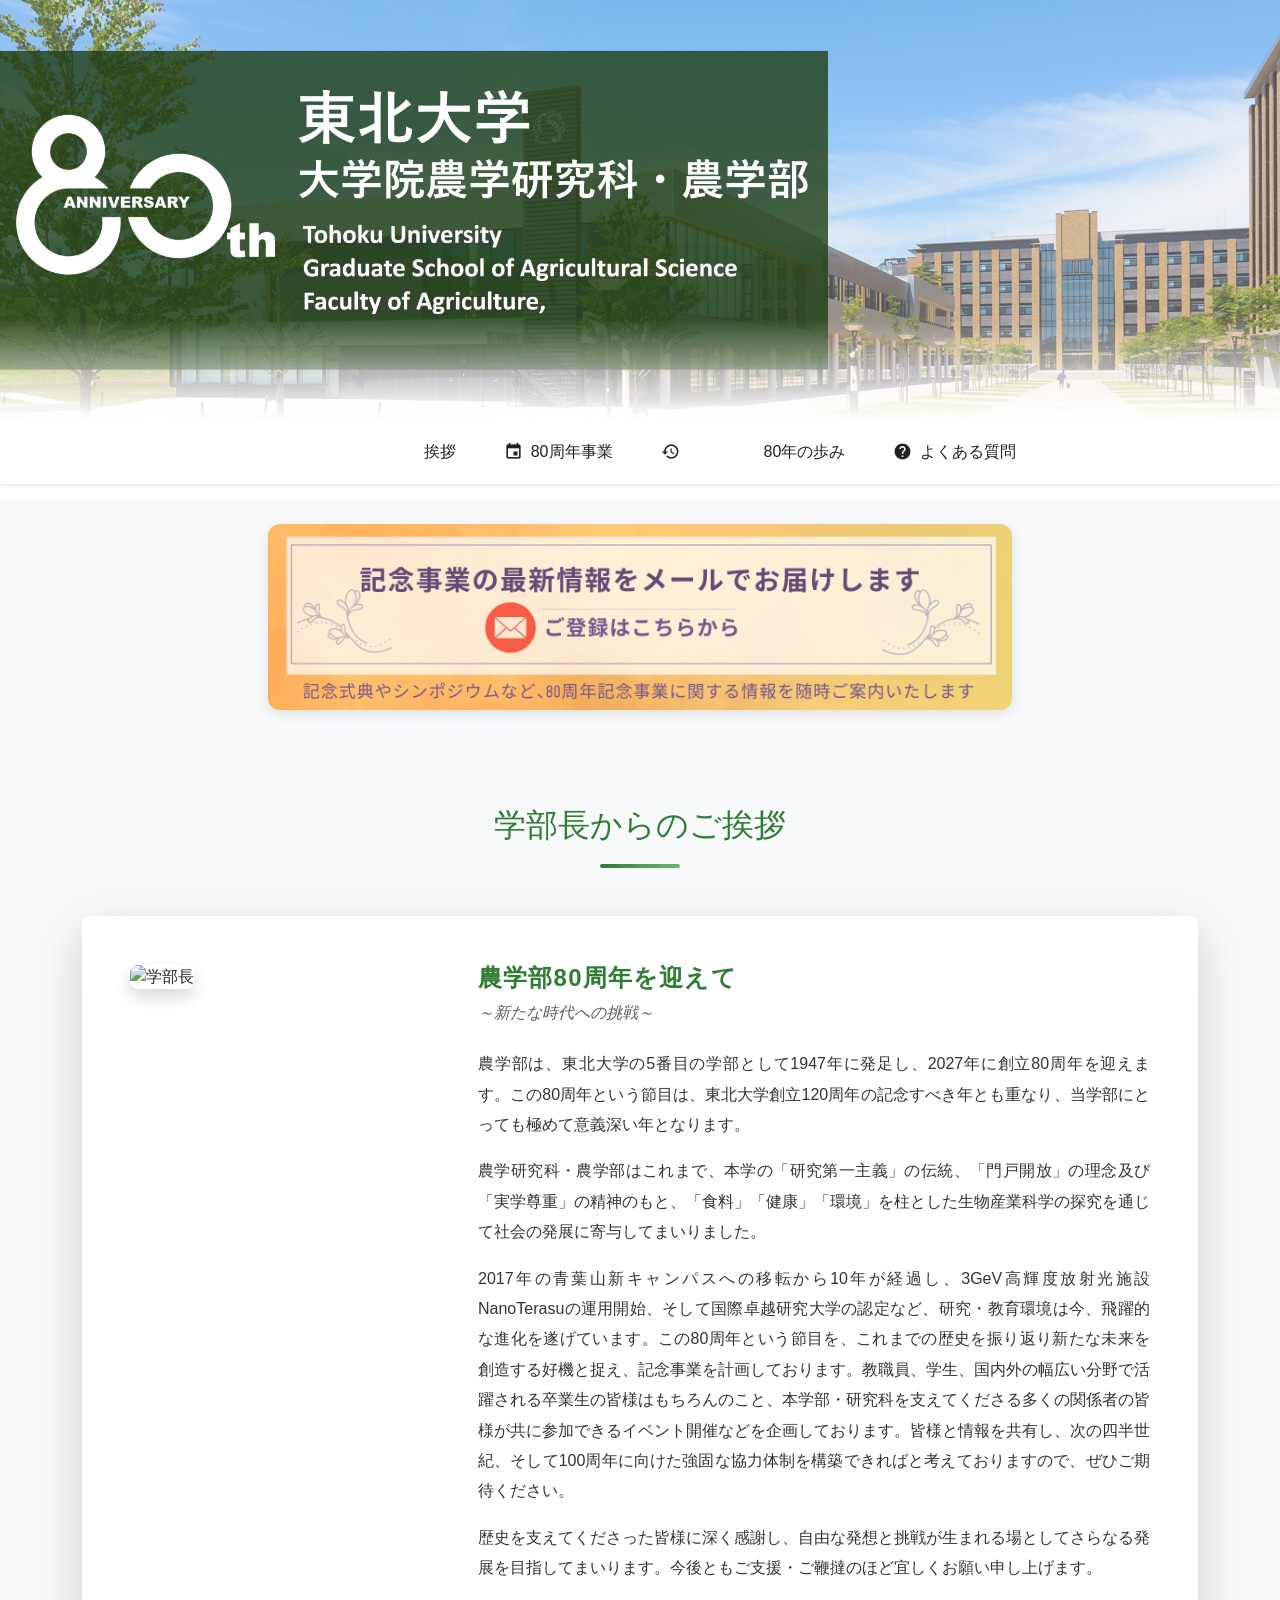
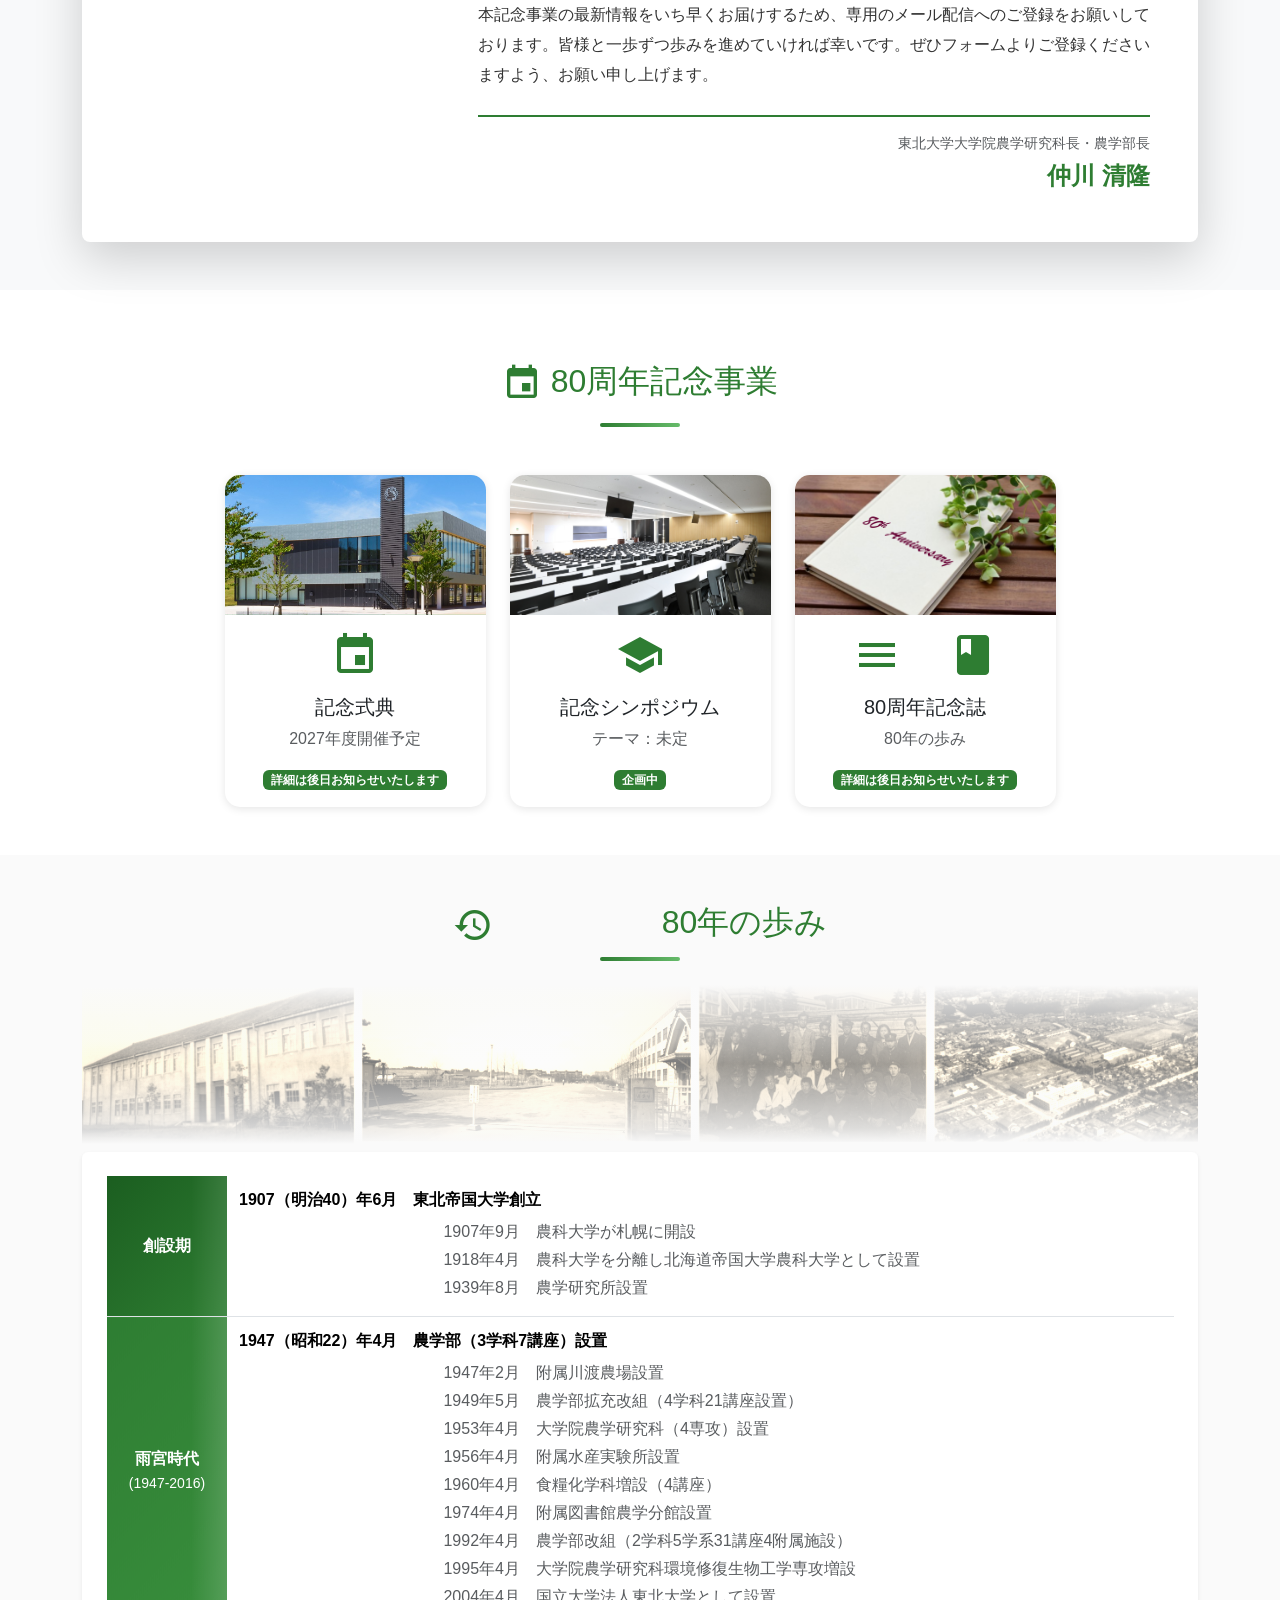
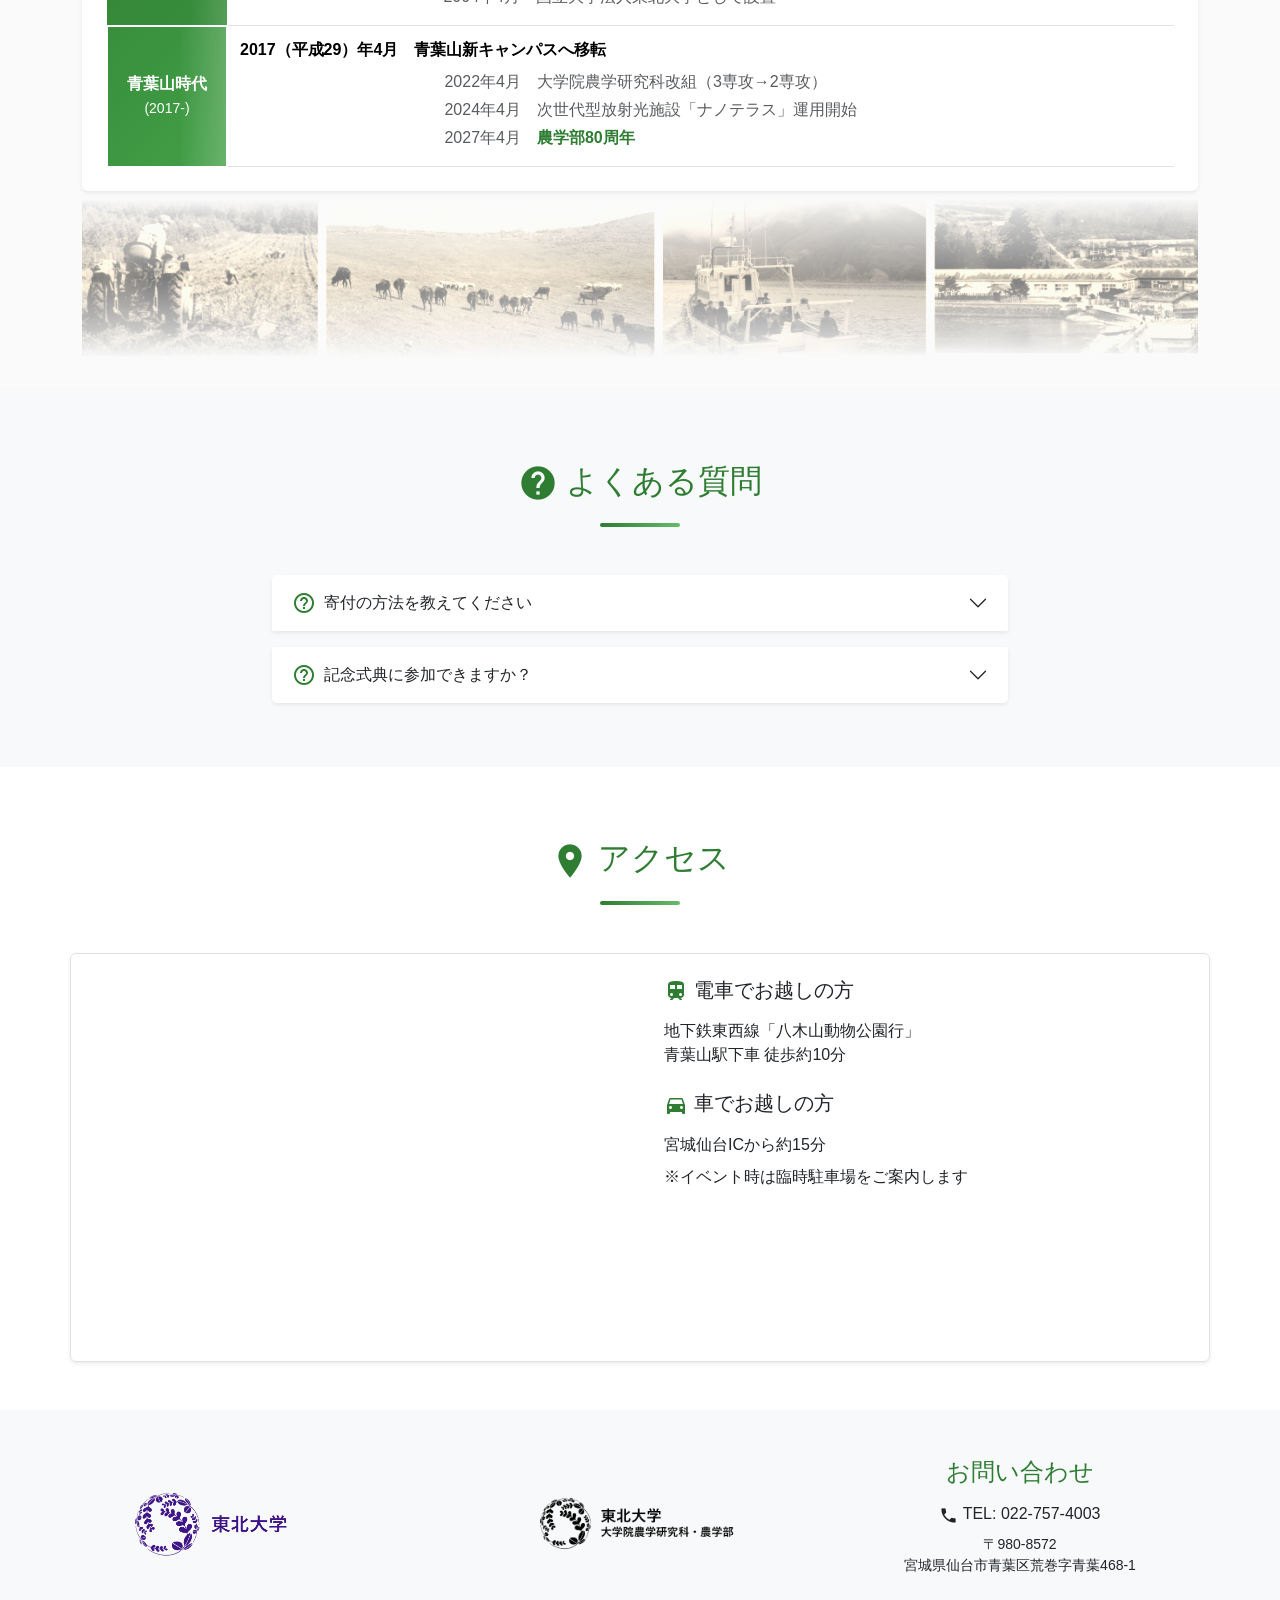
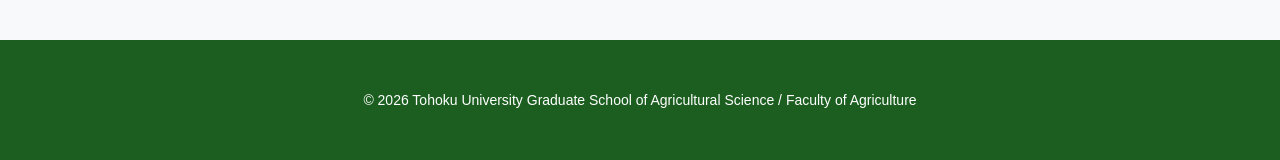
==== commit 6f7c2fce: "Add files via upload" ====
--- a/index.html
+++ b/index.html
@@ -159,180 +159,7 @@
     </div>
 </section>
 
-<!-------------------------------------------------------------------------------------->  
-<section class="py-5 bg-light">
-  <div class="container">
-    <h2 class="text-center section-title text-primary-green">
-      <span class="material-icons" style="font-size: 2.5rem; vertical-align: middle;">notifications_active</span>
-      お知らせ
-    </h2>
-    
-    <!-- お知らせリスト -->
-    <ul class="list-unstyled">
-      <li class="border-bottom p-4 bg-white mb-3 rounded shadow-sm">
-        <span class="notice-badge bg-secondary">おしらせ</span>
-        <span class="me-4 text-muted">2026.04.01</span>
-        <a href="news/20260401_site-open.html" class="text-decoration-none text-dark fw-bold">80周年記念サイトを開設しました</a>
-      </li>
-      <li class="border-bottom p-4 bg-white mb-3 rounded shadow-sm">
-        <span class="notice-badge bg-secondary">おしらせ</span>
-        <span class="me-4 text-muted">2026.04.01</span>
-        <a href="news/20260401_info_01.html" class="text-decoration-none text-dark fw-bold">80周年誌掲載予定の学部・修士・博士論文一覧に関するお知らせ</a>
-      </li>
-      <!--<li class="border-bottom p-4 bg-white mb-3 rounded shadow-sm">
-        <span class="notice-badge bg-success">募集</span>
-        <span class="me-4 text-muted">2026.XX.XX</span>
-        <a href="news/2026-xx-xx-site-donation.html" class="text-decoration-none text-dark fw-bold">80周年記念事業への寄付募集</a>
-      </li>
-      <li class="border-bottom p-4 bg-white mb-3 rounded shadow-sm">
-        <span class="notice-badge bg-info">イベント</span>
-        <span class="me-4 text-muted">2027.XX.XX</span>
-        <a href="news/2026-xx-xx-site-ceremony.html" class="text-decoration-none text-dark fw-bold">記念式典の開催について</a>
-      </li>-->
-    </ul>
-
-      <!-- スペーサー（区切り線付き） -->
-    <div class="my-4" style="
-      height: 1px;
-      background: linear-gradient(to right, transparent, #d0d0d0 20%, #d0d0d0 80%, transparent);
-      position: relative;
-    "></div>
-    
-    <!-- 情報配信登録カード（お知らせに溶け込むデザイン） -->
-    <div class="bg-white rounded shadow-sm p-3 mb-3" style="
-      position: relative;
-      overflow: hidden;
-      border-left: 5px solid #4CAF50;
-    ">
-      <!-- 上部アクセントライン（細く） -->
-      <div style="
-        position: absolute;
-        top: 0;
-        left: 0;
-        right: 0;
-        height: 2px;
-        background: linear-gradient(90deg, #4CAF50, #66BB6A);
-      "></div>
-      
-      <div class="row align-items-center g-3">
-        <!-- アイコン -->
-        <!--<div class="col-auto">
-          <div style="
-            width: 50px;
-            height: 50px;
-            display: flex;
-            align-items: center;
-            justify-content: center;
-            background: linear-gradient(135deg, #4CAF50 0%, #66BB6A 100%);
-            border-radius: 10px;
-            box-shadow: 0 2px 8px rgba(76, 175, 80, 0.25);
-          ">
-            <span class="material-icons" style="font-size: 1.8rem; color: #FFFFFF;">
-              mail_outline
-            </span>
-          </div>
-        </div>-->
-        
-        <!-- テキスト -->
-        <div class="col">
-          <h3 class="mb-1" style="
-            font-size: 1rem;
-            font-weight: 700;
-            color: #2E7D32;
-            margin: 0;
-          ">
-            記念事業の最新情報をメールでお届けします
-          </h3>
-          <p class="mb-0" style="
-            font-size: 0.85rem;
-            color: #666;
-            line-height: 1.4;
-          ">
-            記念式典やシンポジウムなど、80周年記念事業に関する情報を随時ご案内いたします
-          </p>
-        </div>
-        
-        <!-- ボタン -->
-        <div class="col-auto">
-          <a href="https://docs.google.com/forms/d/e/1FAIpQLSfyLuaSgHoXx5FHsyjhY27YbcGbFlaA_1o_IeCkv5uu81jIlg/viewform" 
-             target="_blank" 
-             class="btn"
-             style="
-               transition: all 0.3s ease;
-               background: linear-gradient(135deg, #2E7D32 0%, #4CAF50 100%);
-               color: #ffffff;
-               border: none;
-               font-weight: 600;
-               font-size: 0.9rem;
-               padding: 0.6rem 1.5rem;
-               white-space: nowrap;
-               border-radius: 6px;
-               box-shadow: 0 2px 8px rgba(46, 125, 50, 0.3);
-               text-decoration: none;
-               display: inline-flex;
-               align-items: center;
-               justify-content: center;
-             "
-             onmouseover="this.style.background='linear-gradient(135deg, #1B5E20 0%, #2E7D32 100%)'; this.style.transform='translateY(-2px)'; this.style.boxShadow='0 4px 12px rgba(46, 125, 50, 0.4)';"
-             onmouseout="this.style.background='linear-gradient(135deg, #2E7D32 0%, #4CAF50 100%)'; this.style.transform='translateY(0)'; this.style.boxShadow='0 2px 8px rgba(46, 125, 50, 0.3)';">
-            <span class="material-icons me-1" style="vertical-align: middle; font-size: 1rem;">mail</span>
-            登録はこちら
-          </a>
-        </div>
-      </div>
-    </div>
-  </div>
-</section>
-
-<!-- レスポンシブ対応 -->
-<style>
-@media (max-width: 991px) {
-  .bg-light .bg-white:last-child .col-auto:first-child {
-    display: flex;
-    justify-content: center;
-  }
-  
-  .bg-light .bg-white:last-child .col {
-    text-align: center;
-  }
-  
-  .bg-light .bg-white:last-child .col-auto:last-child {
-    display: flex;
-    justify-content: center;
-    width: 100%;
-  }
-  
-  .bg-light .bg-white:last-child .btn {
-    width: 100%;
-    max-width: 300px;
-  }
-}
-
-@media (max-width: 768px) {
-  .bg-light .bg-white:last-child [style*="width: 50px"] {
-    width: 45px !important;
-    height: 45px !important;
-  }
-  
-  .bg-light .bg-white:last-child [style*="font-size: 1.8rem"] {
-    font-size: 1.5rem !important;
-  }
-  
-  .bg-light .bg-white:last-child h3 {
-    font-size: 0.95rem !important;
-  }
-  
-  .bg-light .bg-white:last-child p {
-    font-size: 0.8rem !important;
-  }
-  
-  .bg-light .bg-white:last-child .btn {
-    font-size: 0.85rem !important;
-    padding: 0.55rem 1.25rem !important;
-  }
-}
-</style>
-<!-------------------------------------------------------------------------------------->
+
 
 
 <!-------------------------------------------------------------------------------------->
--- a/css/style.css
+++ b/css/style.css
@@ -199,6 +199,14 @@
   background: linear-gradient(to top, var(--white), transparent);
 }
 
+/* モバイルではグラデーションを軽減 */
+@media (max-width: 767px) {
+  .jumbotron-fluid::after {
+    height: 80px;
+    background: linear-gradient(to top, rgba(255, 255, 255, 0.9), transparent);
+  }
+}
+
 .hero-badge {
   position: absolute;
   top: 20px;
@@ -672,7 +680,7 @@
    レスポンシブ: モバイル専用スタイル
    ============================================ */
 @media (max-width: 767px) {
-    /* ヒーローセクションの画像透明度調整（モバイルのみ） */
+    /* ヒーローセクションの画像透明度調整(モバイルのみ) */
     .jumbotron-fluid {
         position: relative;
     }
@@ -684,7 +692,7 @@
         left: 0;
         right: 0;
         bottom: 0;
-        background-color: rgba(255, 255, 255, 0.3);
+        background-color: rgba(255, 255, 255, 0.1);
         z-index: 1;
         pointer-events: none;
     }
@@ -694,10 +702,7 @@
         z-index: 2;
     }
     
-    /* ヒーロー画像自体の明度を上げる */
-    .jumbotron-fluid img {
-        filter: brightness(1.2) contrast(0.9);
-    }
+    /* ヒーロー画像のフィルターは削除 */
     
     /* 学部長メッセージ - モバイル対応 */
     .dean-photo-wrapper {
@@ -731,4 +736,35 @@
         border-top: 2px solid var(--primary-green);
         margin-top: 2rem;
     }
+}
+
+/* ============================================
+   メール登録バナー
+   ============================================ */
+.mail-registration-banner {
+    cursor: pointer;
+}
+
+.mail-registration-banner img {
+    transition: transform 0.3s ease;
+}
+
+.mail-registration-banner:hover img {
+    transform: scale(1.02);
+}
+
+/* モバイル対応 */
+@media (max-width: 767px) {
+    .mail-registration-banner {
+        border-radius: 8px !important;
+    }
+    
+    /* モバイルでは100%幅に戻す */
+    .mail-registration-banner {
+        max-width: 100% !important;
+    }
+    
+    section.bg-light > .container > div[style*="max-width: 66.67%"] {
+        max-width: 100% !important;
+    }
 }
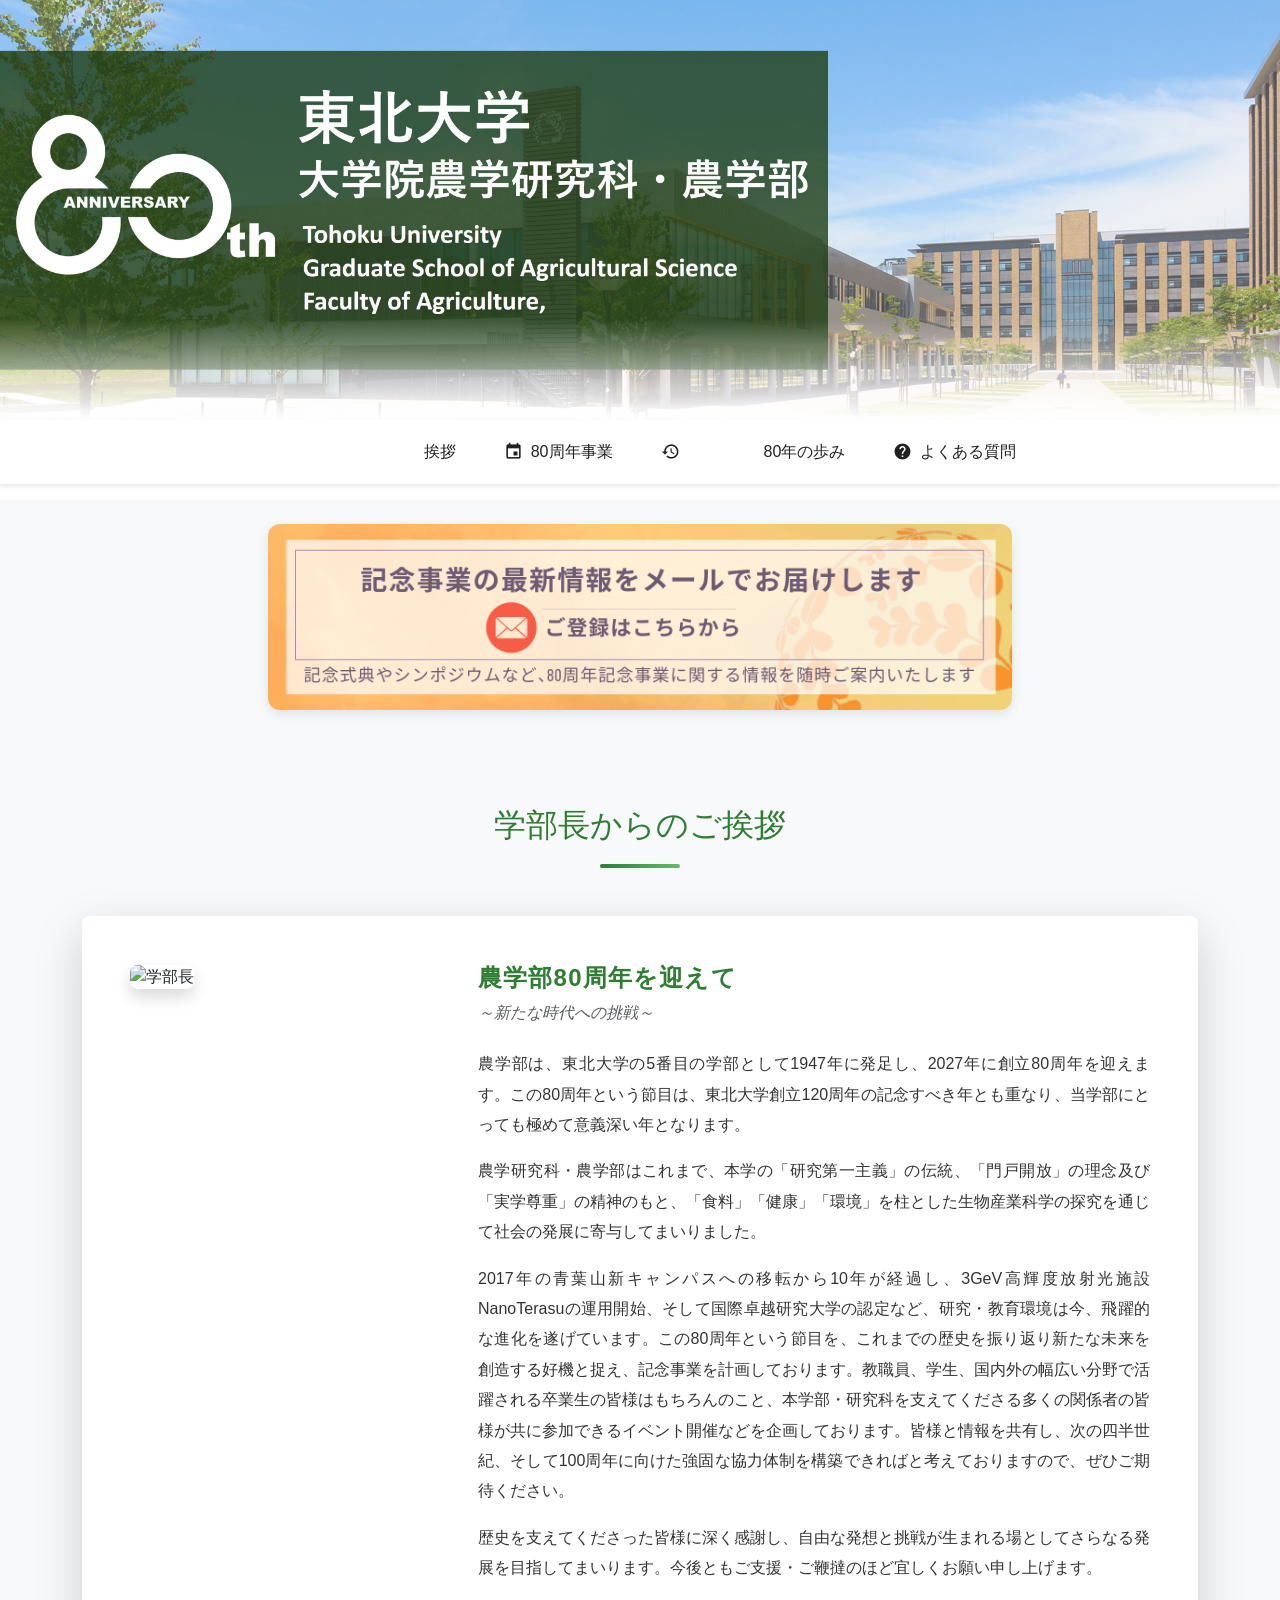
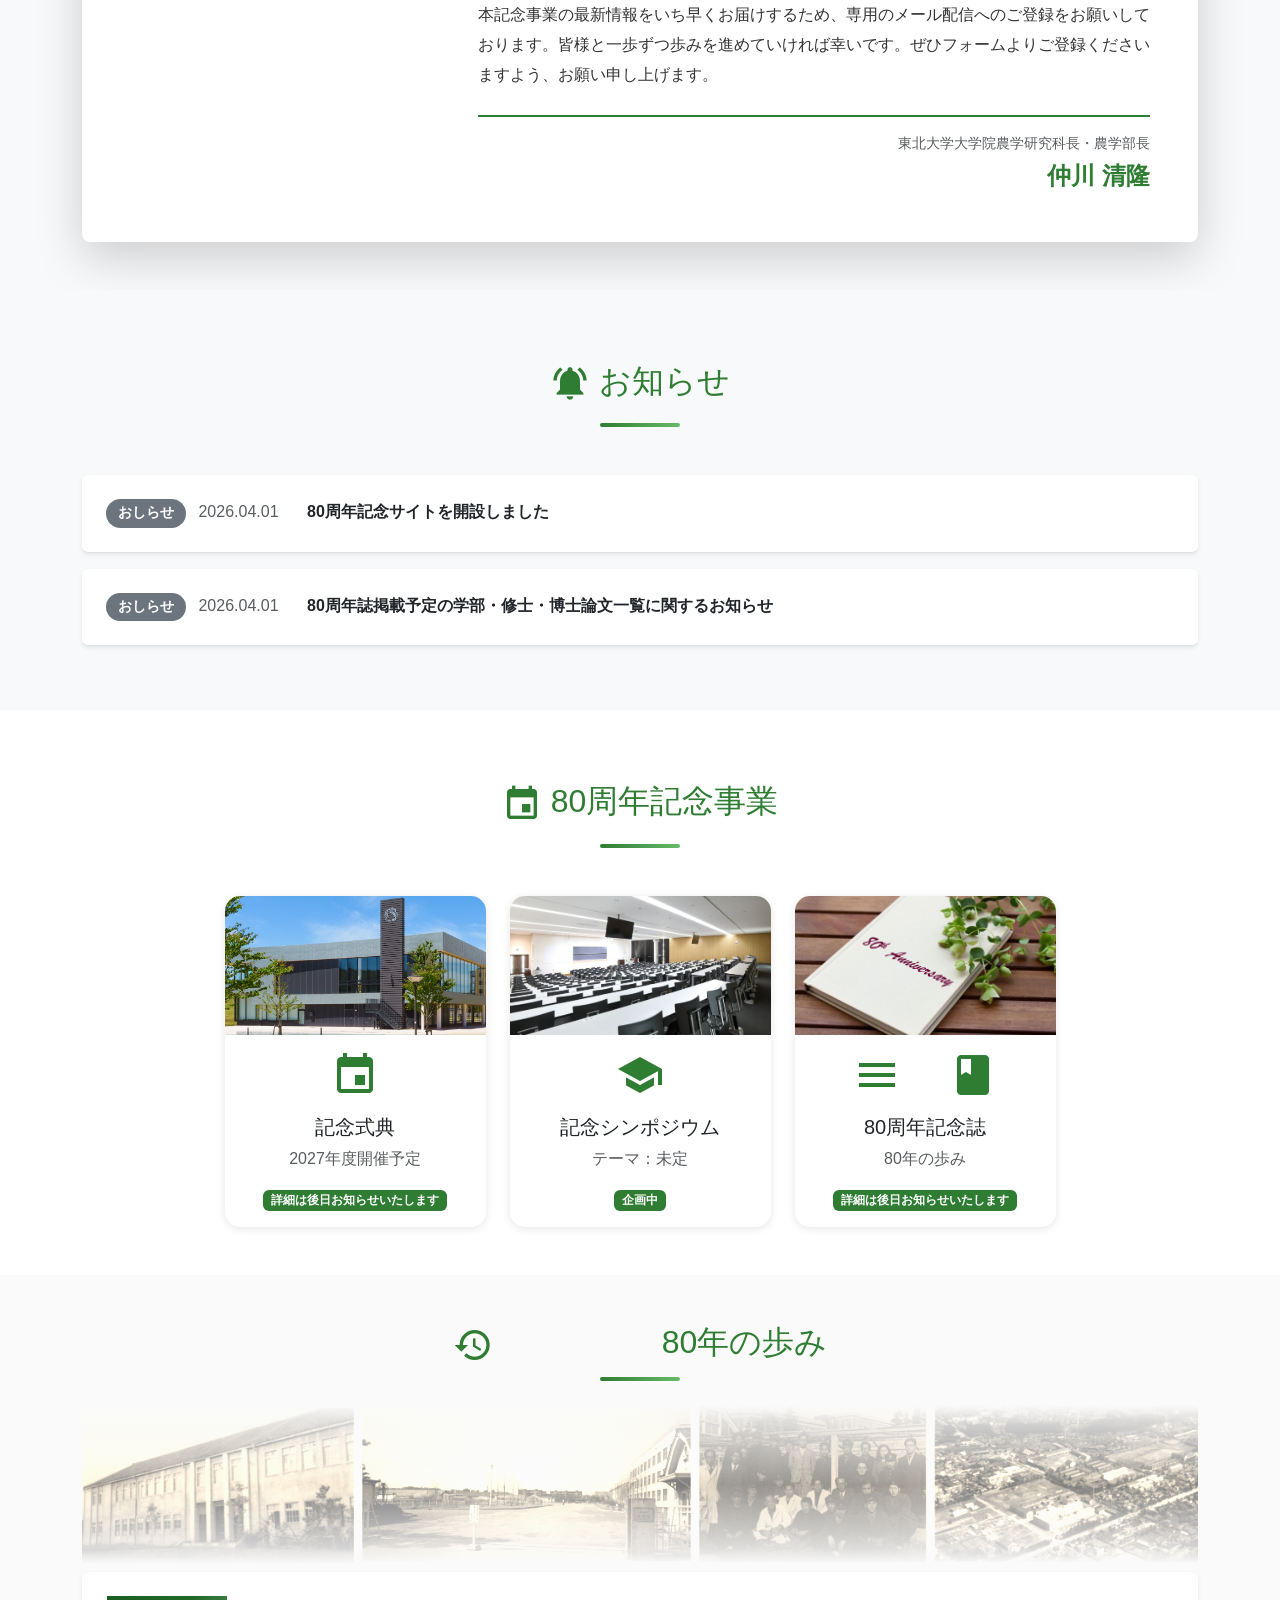
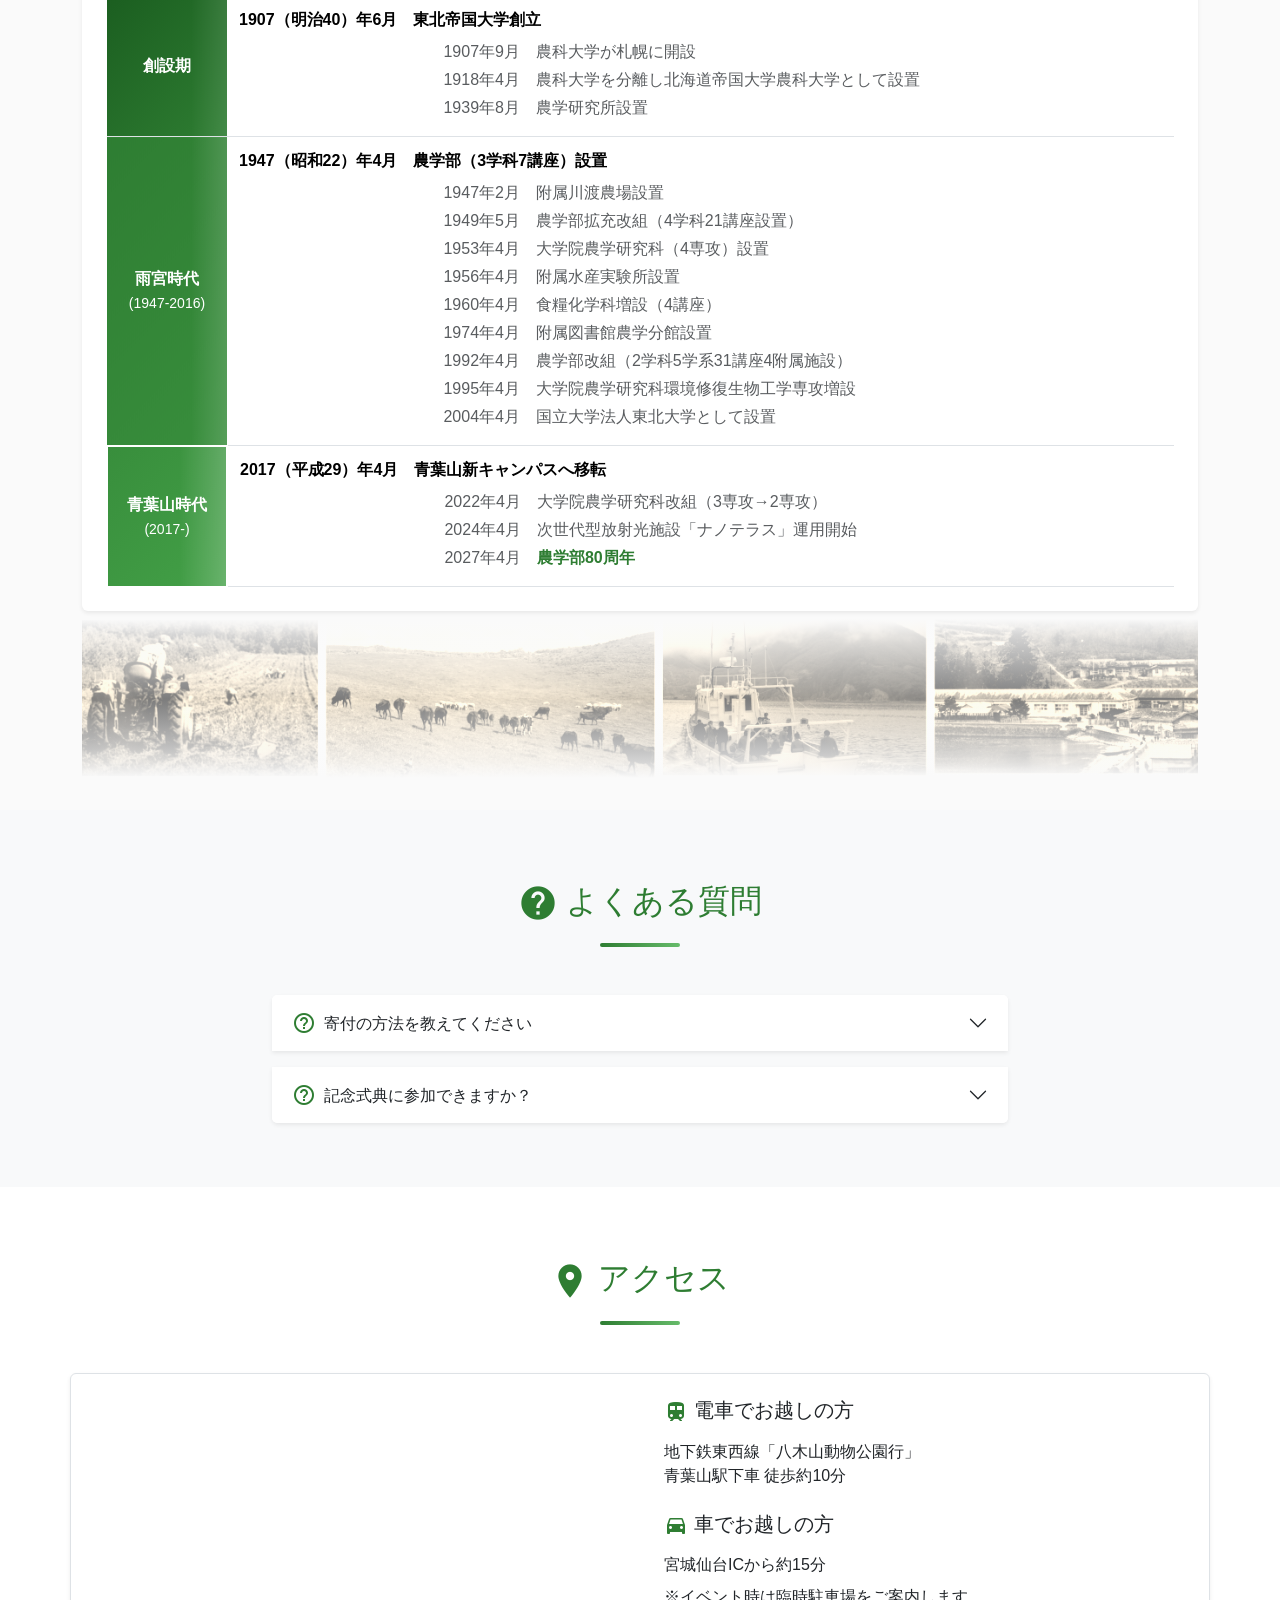
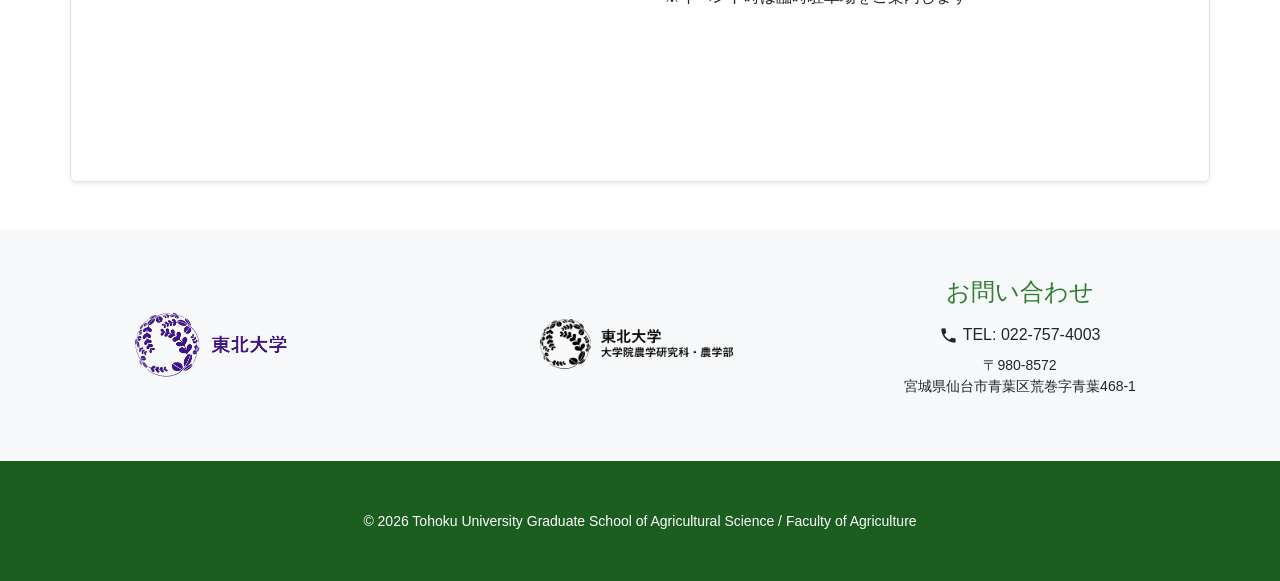
==== commit 4224aad8: "Add files via upload" ====
--- a/index.html
+++ b/index.html
@@ -159,7 +159,43 @@
     </div>
 </section>
 
-
+<!-------------------------------------------------------------------------------------->  
+<section class="py-5 bg-light">
+  <div class="container">
+    <h2 class="text-center section-title text-primary-green">
+      <span class="material-icons" style="font-size: 2.5rem; vertical-align: middle;">notifications_active</span>
+      お知らせ
+    </h2>
+    
+    <!-- お知らせリスト -->
+    <ul class="list-unstyled">
+      <li class="border-bottom p-4 bg-white mb-3 rounded shadow-sm">
+        <span class="notice-badge bg-secondary">おしらせ</span>
+        <span class="me-4 text-muted">2026.04.01</span>
+        <a href="news/20260401_site-open.html" class="text-decoration-none text-dark fw-bold">80周年記念サイトを開設しました</a>
+      </li>
+      <li class="border-bottom p-4 bg-white mb-3 rounded shadow-sm">
+        <span class="notice-badge bg-secondary">おしらせ</span>
+        <span class="me-4 text-muted">2026.04.01</span>
+        <a href="news/20260401_info_01.html" class="text-decoration-none text-dark fw-bold">80周年誌掲載予定の学部・修士・博士論文一覧に関するお知らせ</a>
+      </li>
+      <!--<li class="border-bottom p-4 bg-white mb-3 rounded shadow-sm">
+        <span class="notice-badge bg-success">募集</span>
+        <span class="me-4 text-muted">2026.XX.XX</span>
+        <a href="news/2026-xx-xx-site-donation.html" class="text-decoration-none text-dark fw-bold">80周年記念事業への寄付募集</a>
+      </li>
+      <li class="border-bottom p-4 bg-white mb-3 rounded shadow-sm">
+        <span class="notice-badge bg-info">イベント</span>
+        <span class="me-4 text-muted">2027.XX.XX</span>
+        <a href="news/2026-xx-xx-site-ceremony.html" class="text-decoration-none text-dark fw-bold">記念式典の開催について</a>
+      </li>-->
+    </ul>  
+ 
+  </div>
+</section>
+
+
+<!-------------------------------------------------------------------------------------->
 
 
 <!-------------------------------------------------------------------------------------->
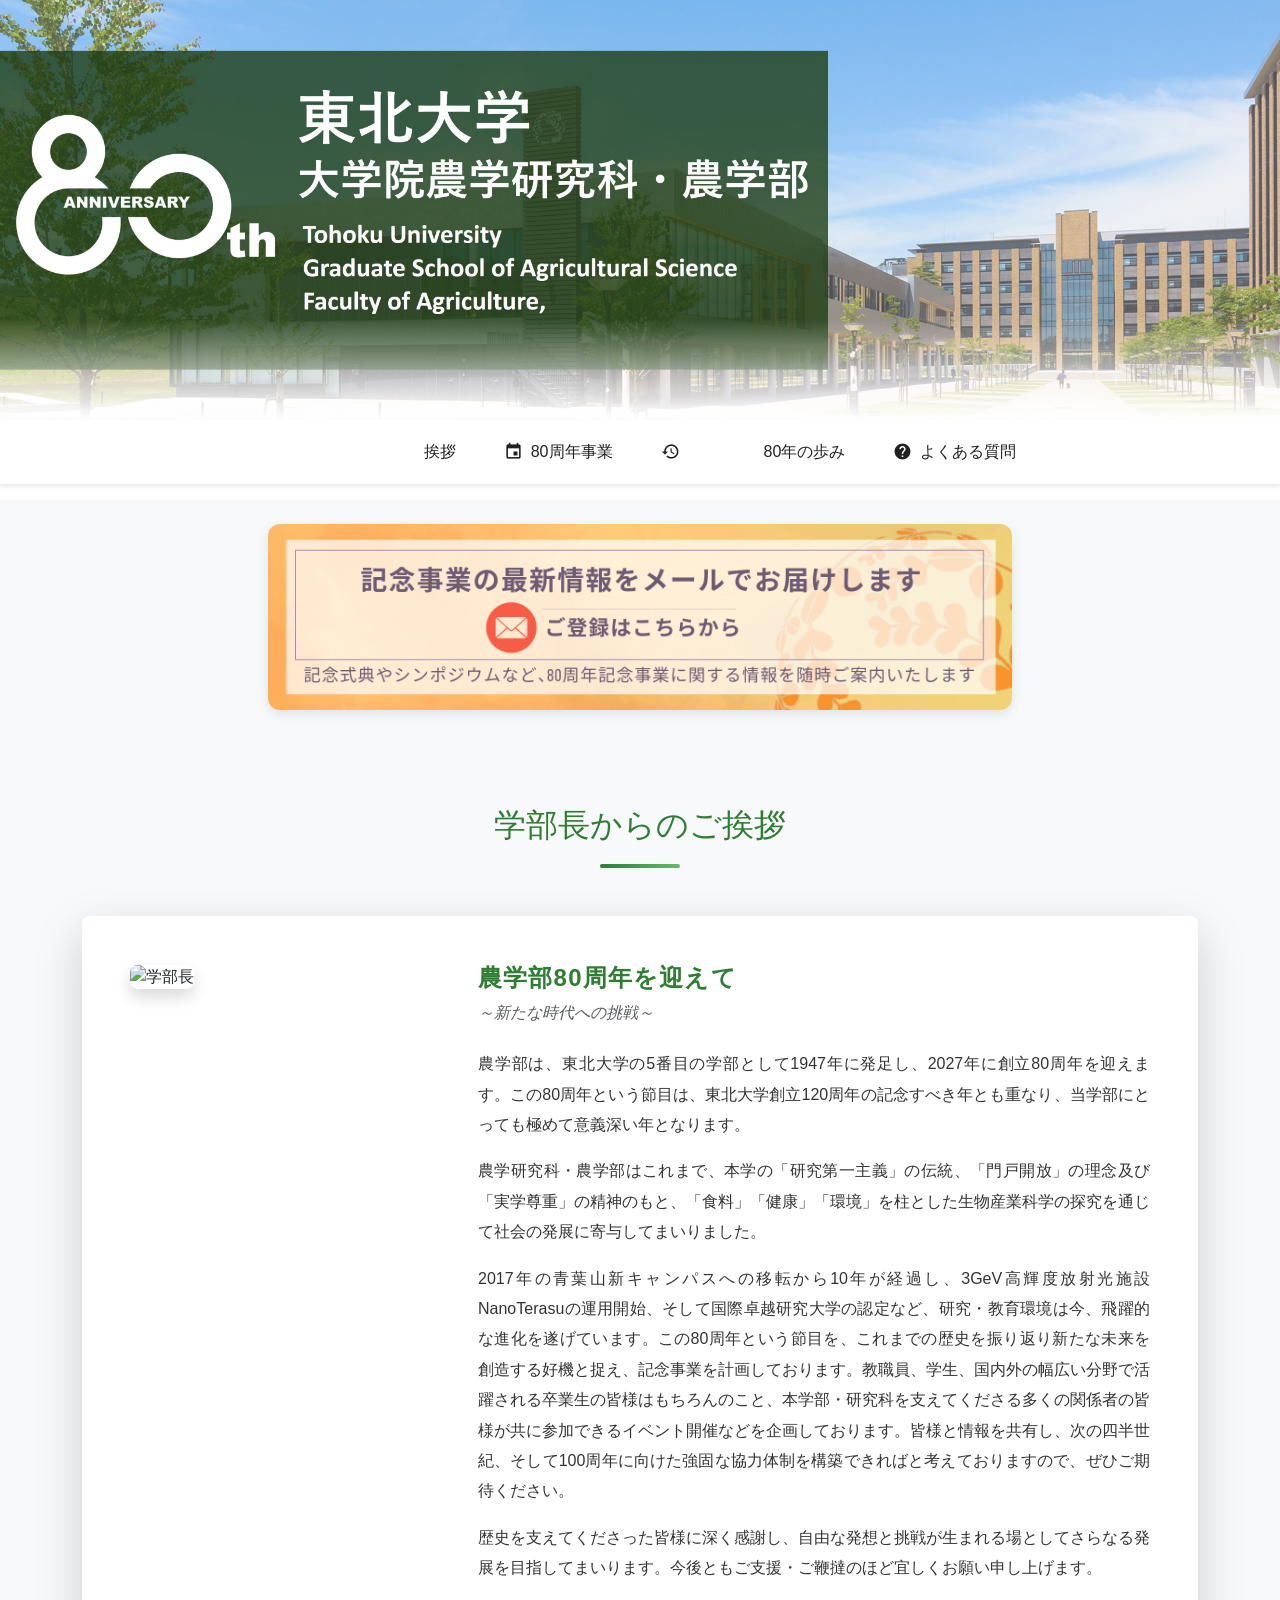
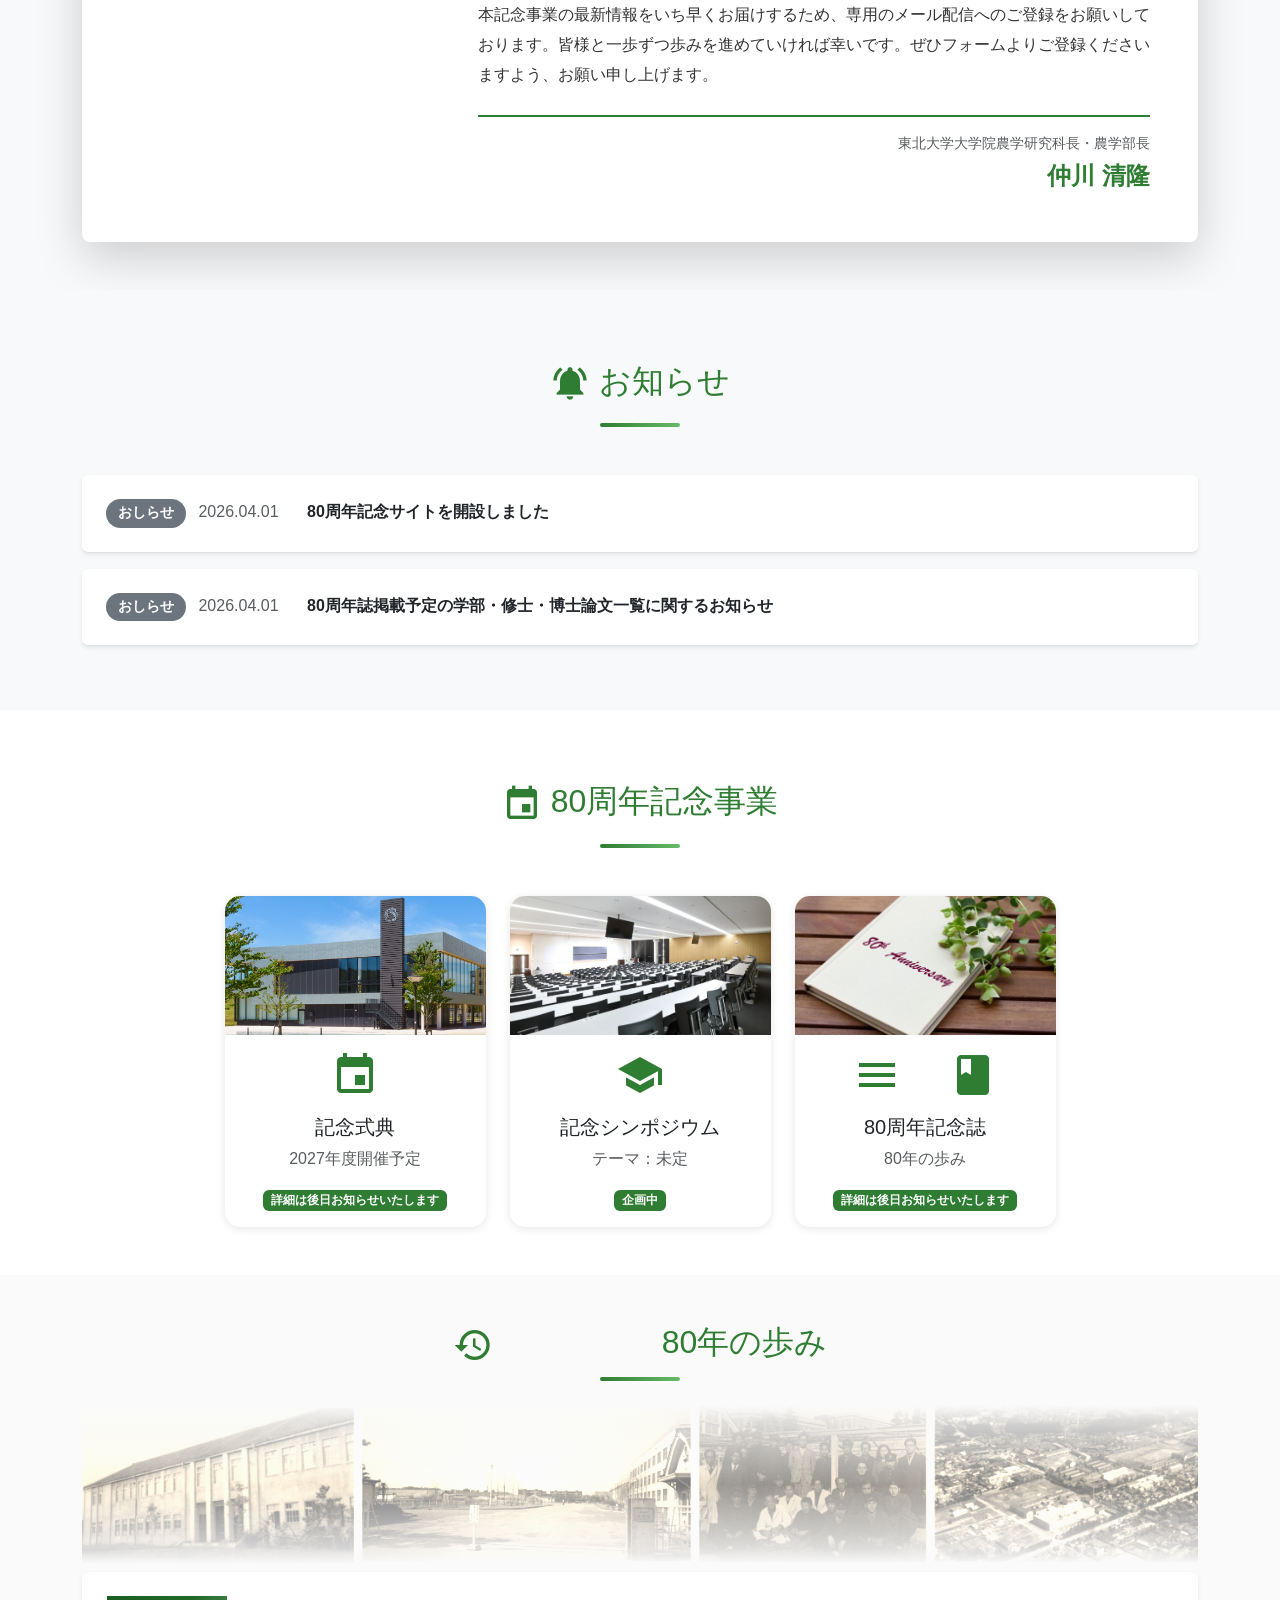
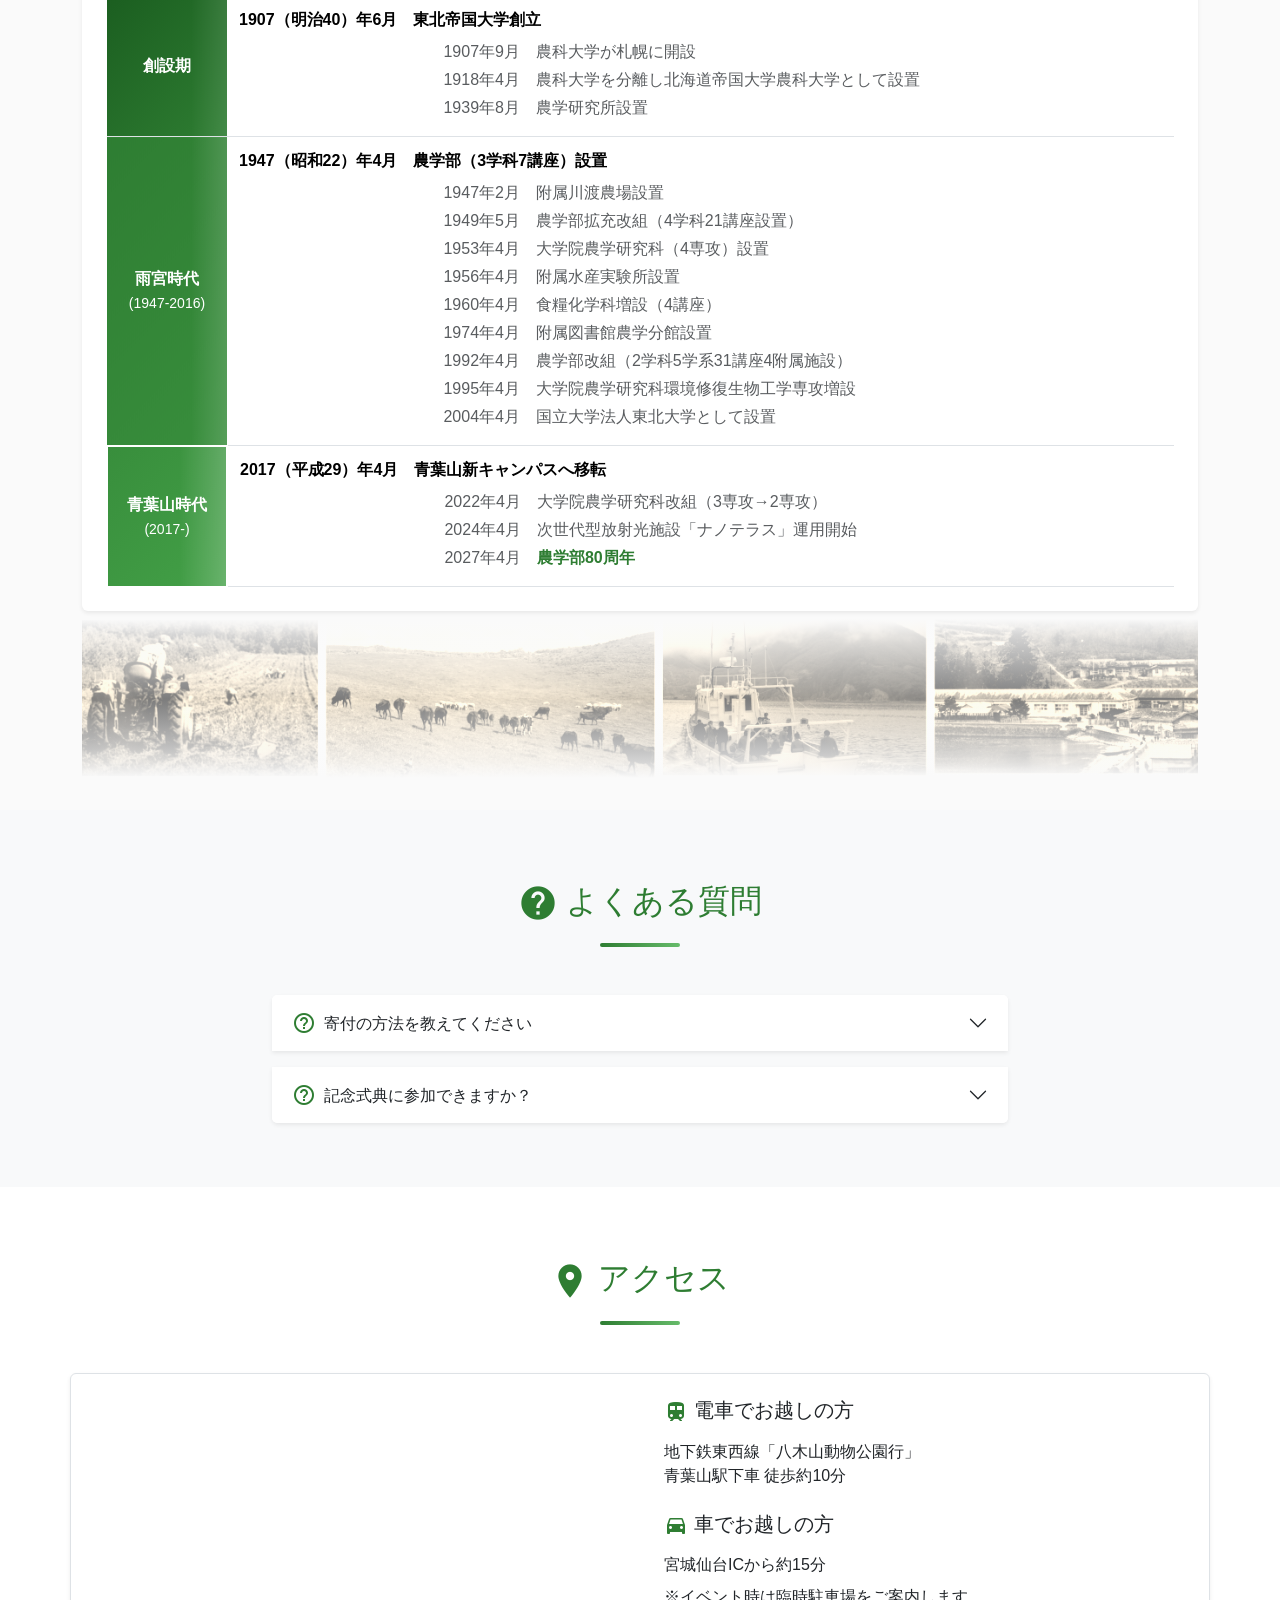
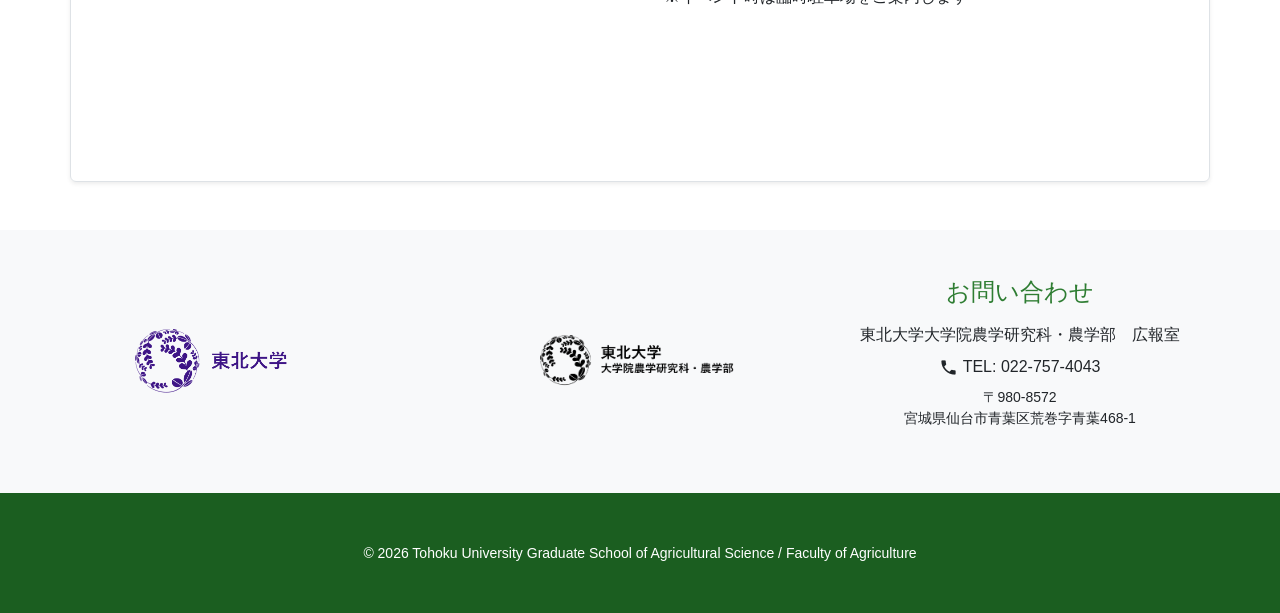
==== commit 3b0c0382: "Add files via upload" ====
--- a/index.html
+++ b/index.html
@@ -612,7 +612,8 @@
           </div>
           <div class="col-md-4 text-center">
             <h4 class="text-primary-green mb-3">お問い合わせ</h4>
-            <p class="mb-2"><span class="material-icons" style="vertical-align: middle; font-size: 1.2rem;">phone</span> TEL: 022-757-4003</p>
+            <p class="mb-2">東北大学大学院農学研究科・農学部　広報室</p>
+            <p class="mb-2"><span class="material-icons" style="vertical-align: middle; font-size: 1.2rem;">phone</span> TEL: 022-757-4043</p>
             <p class="mb-2 small">〒980-8572<br>宮城県仙台市青葉区荒巻字青葉468-1</p>
             <p class="small text-muted"></p>
           </div>
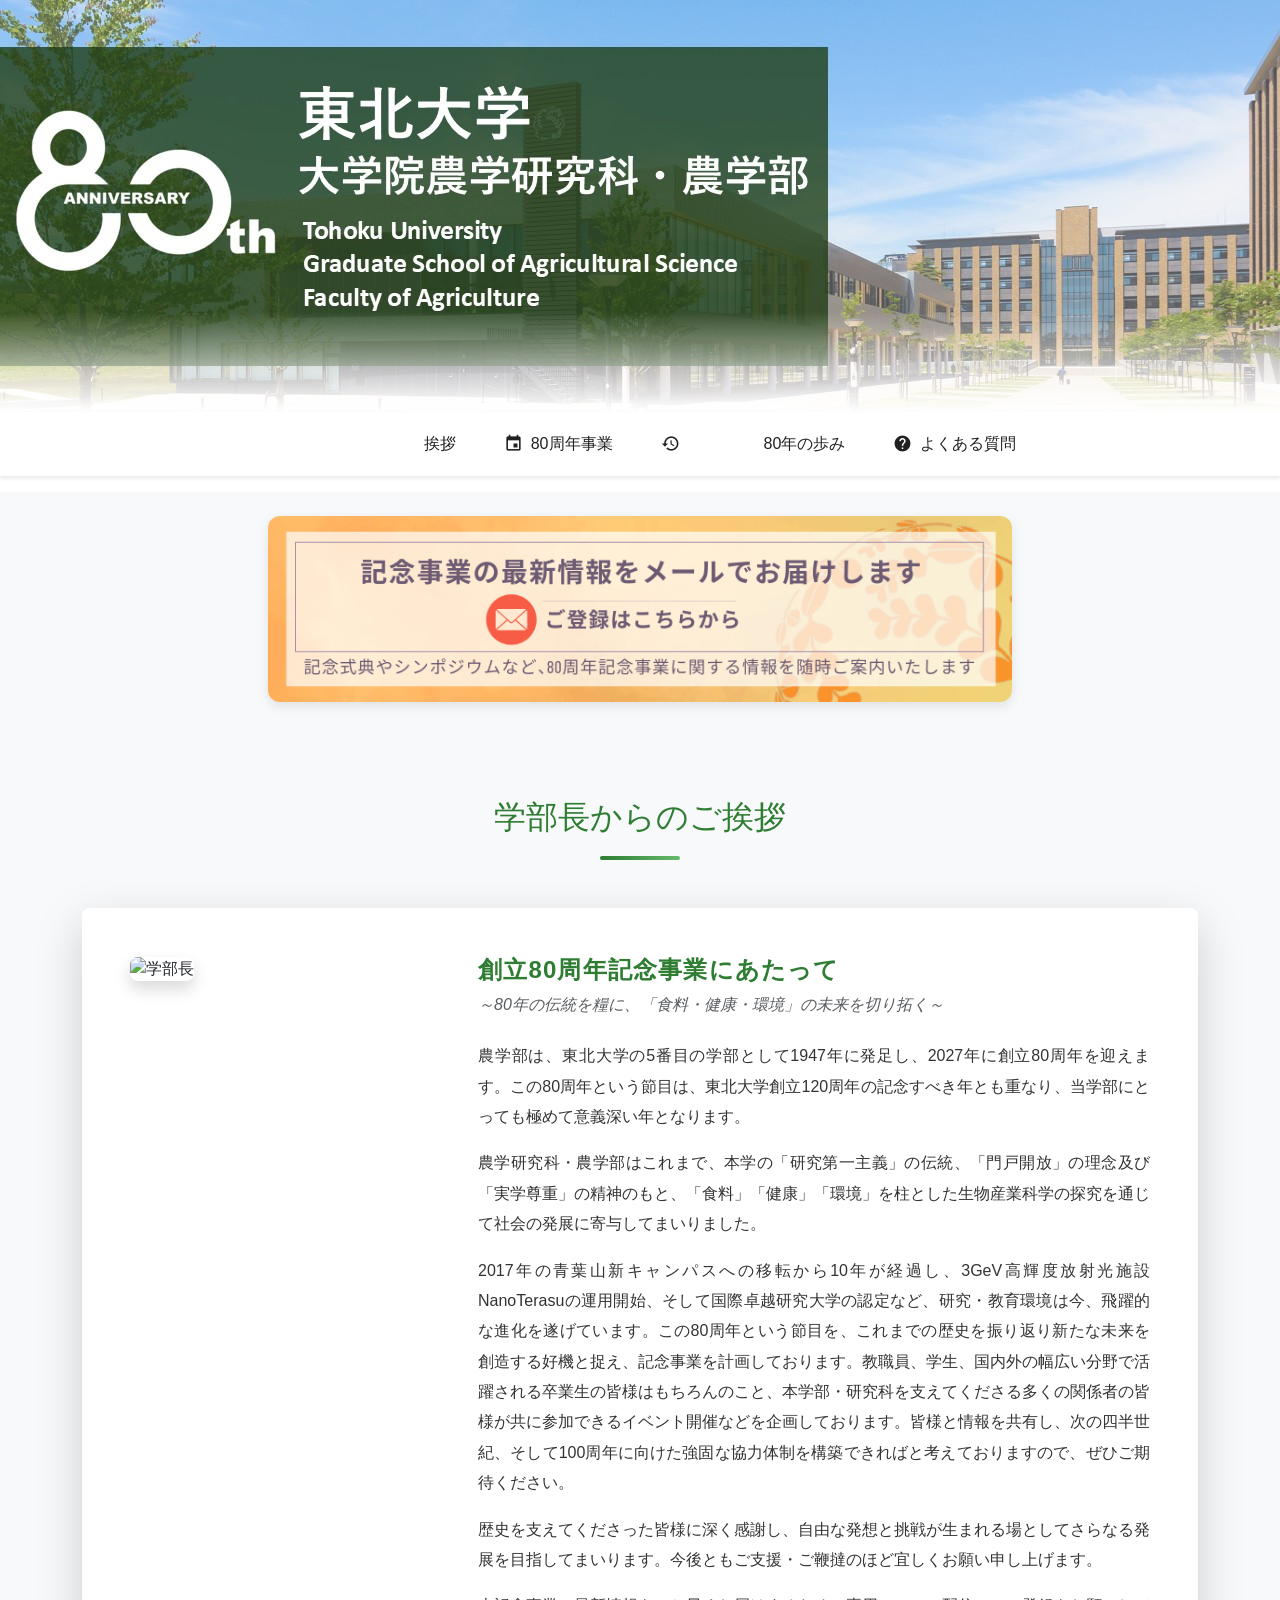
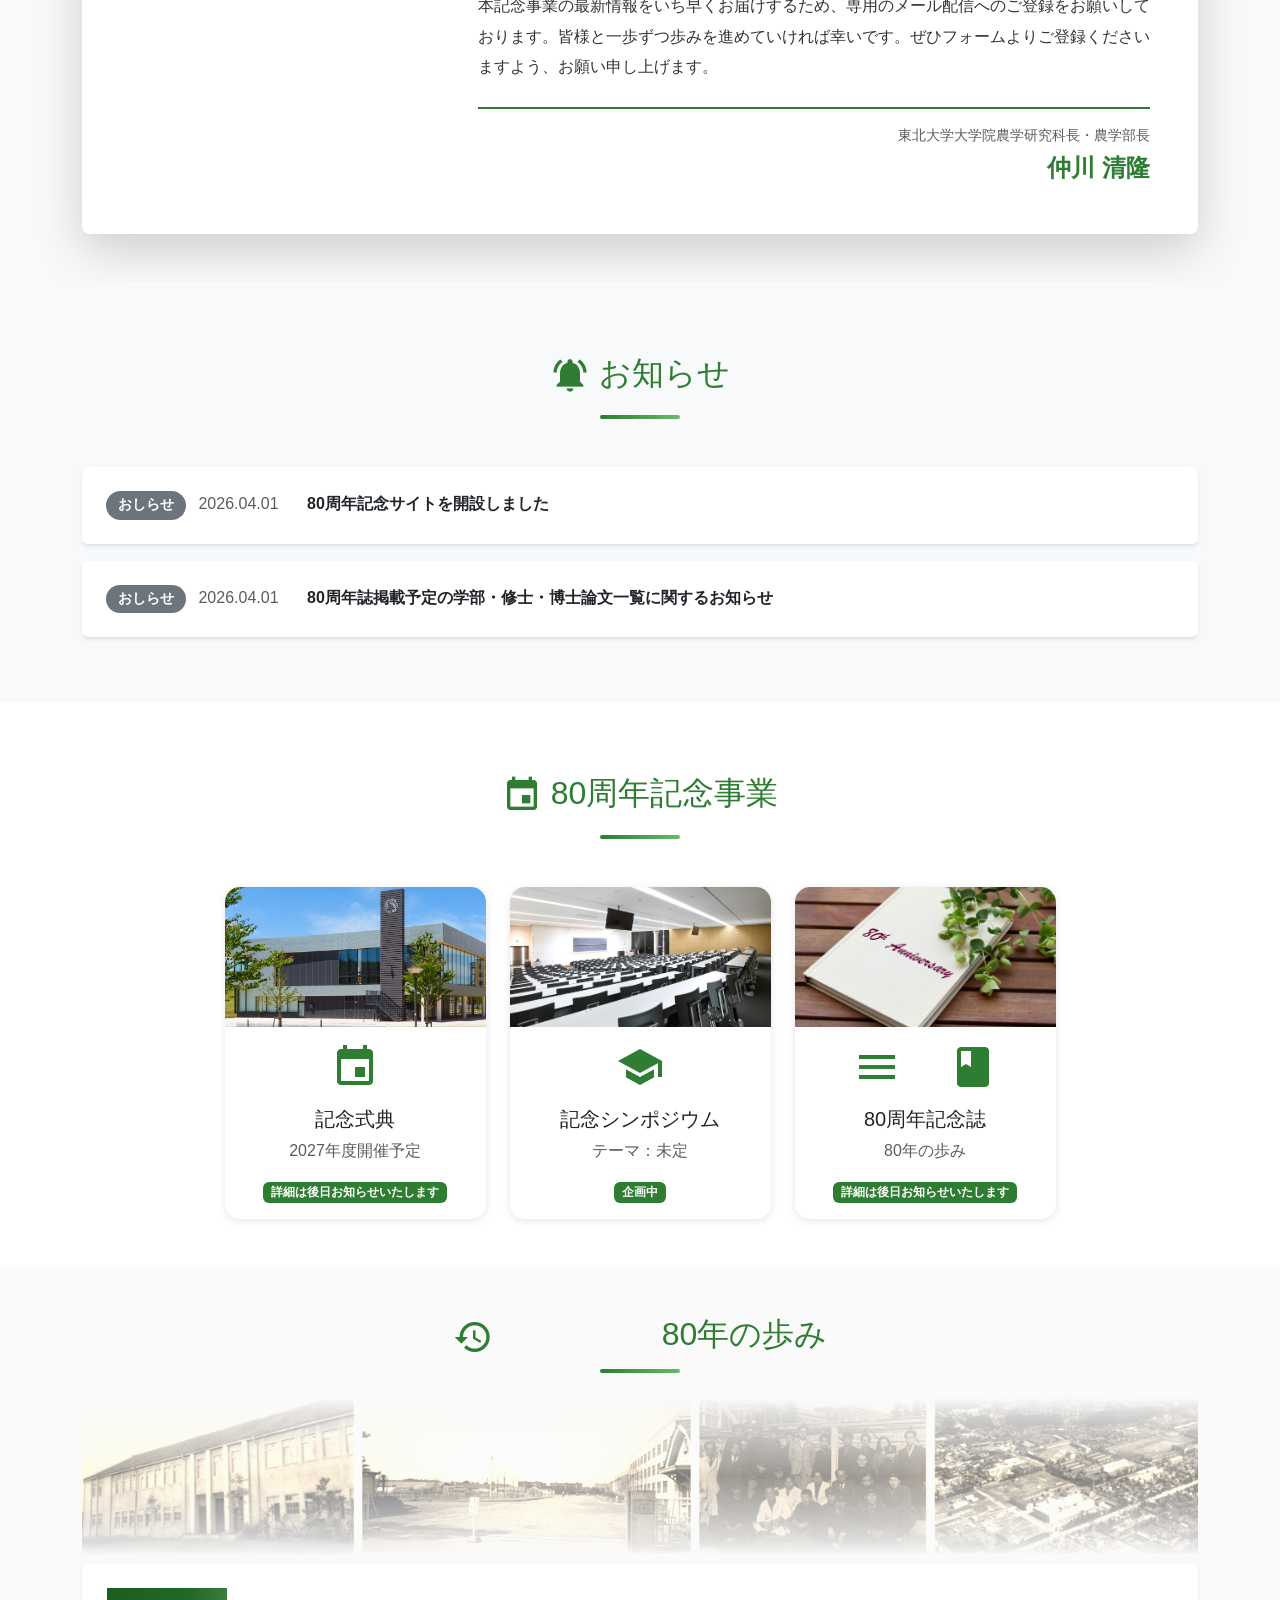
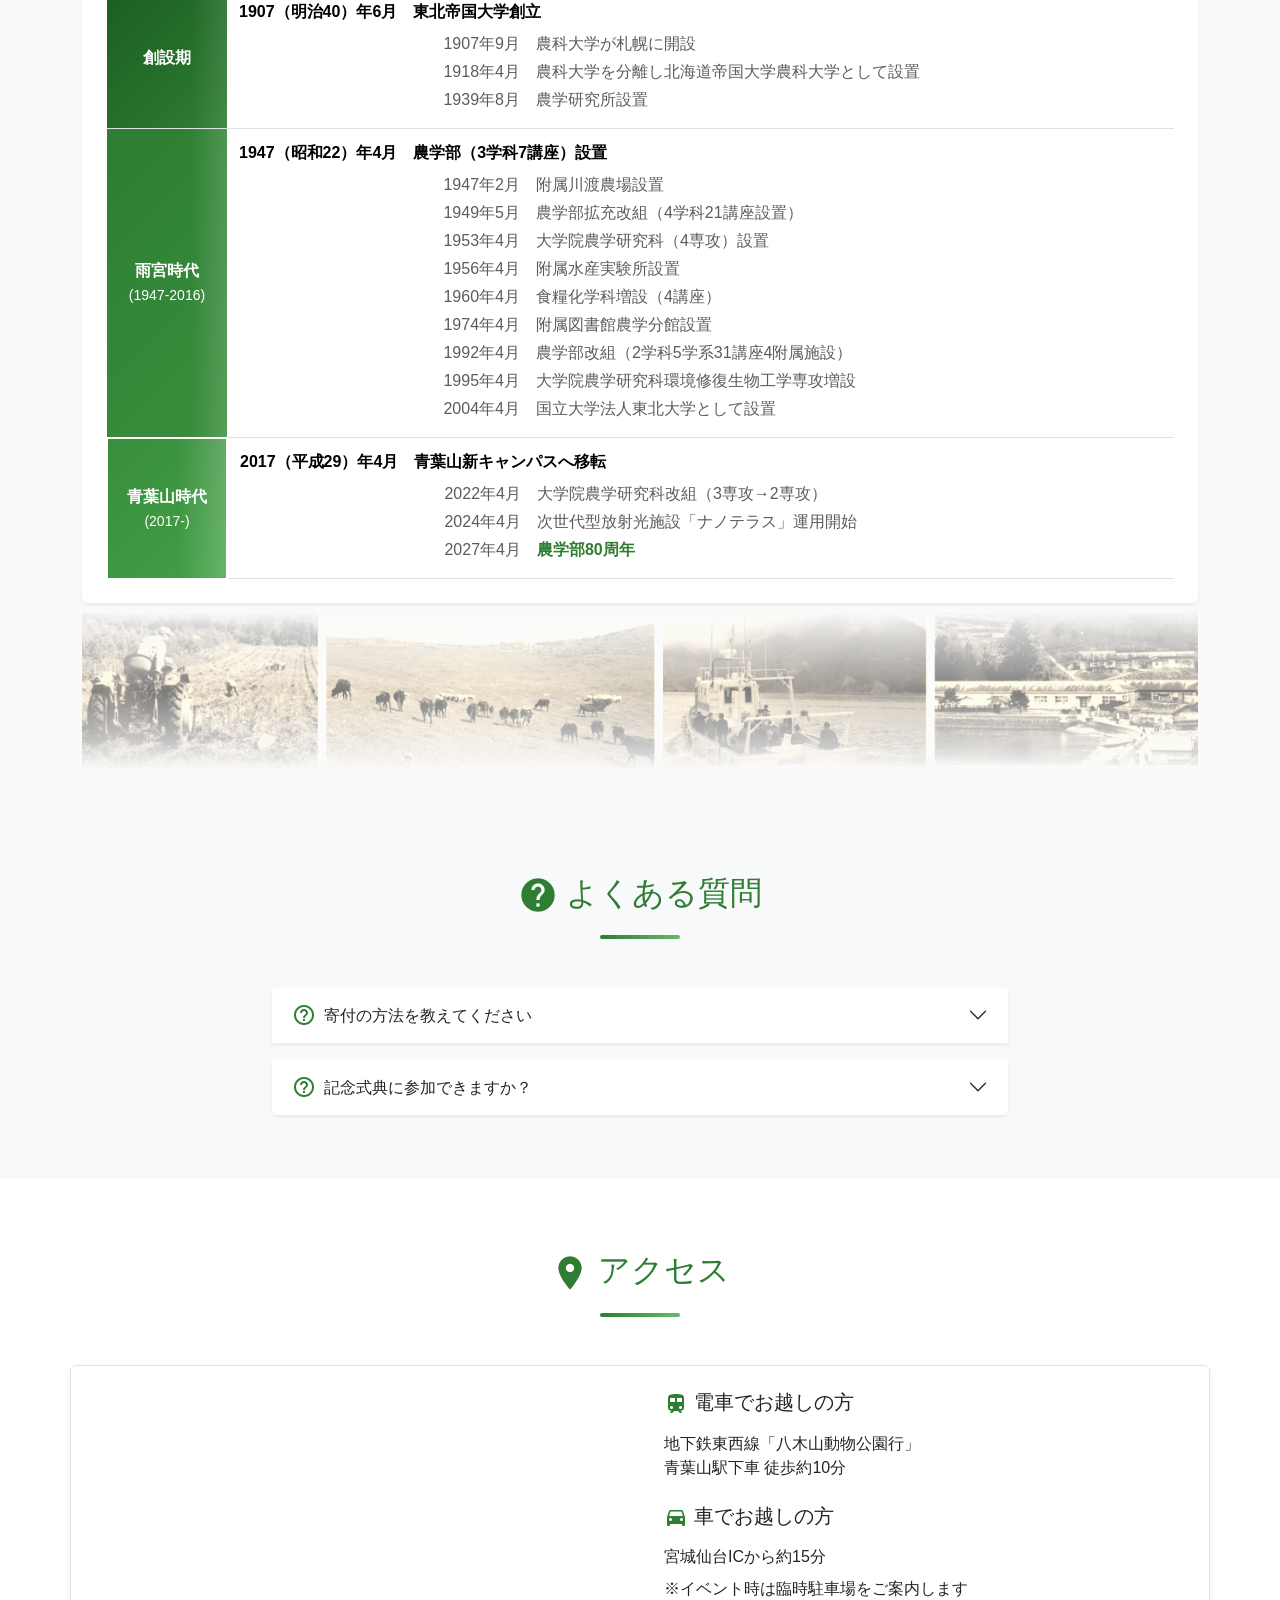
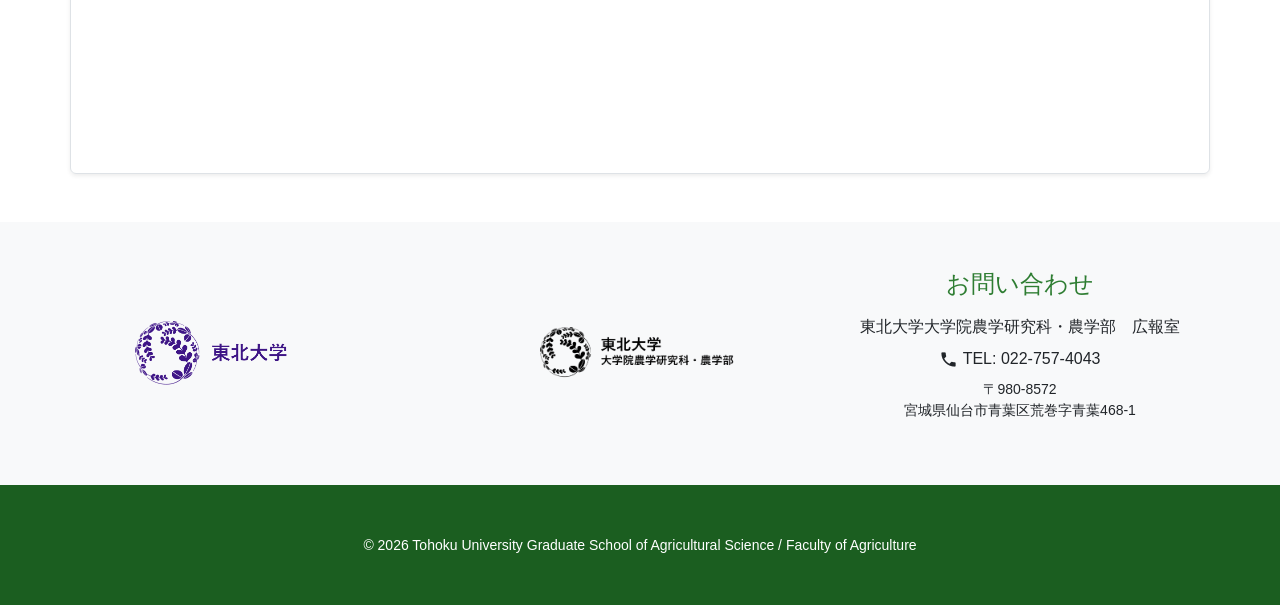
==== commit 215d61c2: "Add files via upload" ====
--- a/index.html
+++ b/index.html
@@ -137,8 +137,8 @@
                 <!-- 挨拶文カラム -->
                 <div class="col-12 col-md-8">
                     <div class="message-content">
-                        <h3 class="text-primary-green mb-2 fw-bold">農学部80周年を迎えて</h3>
-                        <p class="text-muted fst-italic mb-4">～新たな時代への挑戦～</p>
+                        <h3 class="text-primary-green mb-2 fw-bold">創立80周年記念事業にあたって</h3>
+                        <p class="text-muted fst-italic mb-4">～80年の伝統を糧に、「食料・健康・環境」の未来を切り拓く～</p>
                         <div class="message-text" style="line-height: 1.9;">
                             <p class="mb-3">農学部は、東北大学の5番目の学部として1947年に発足し、2027年に創立80周年を迎えます。この80周年という節目は、東北大学創立120周年の記念すべき年とも重なり、当学部にとっても極めて意義深い年となります。</p>
                             <p class="mb-3">農学研究科・農学部はこれまで、本学の「研究第一主義」の伝統、「門戸開放」の理念及び「実学尊重」の精神のもと、「食料」「健康」「環境」を柱とした生物産業科学の探究を通じて社会の発展に寄与してまいりました。</p>
--- a/css/style.css
+++ b/css/style.css
@@ -202,7 +202,7 @@
 /* モバイルではグラデーションを軽減 */
 @media (max-width: 767px) {
   .jumbotron-fluid::after {
-    height: 80px;
+    height: 10px;
     background: linear-gradient(to top, rgba(255, 255, 255, 0.9), transparent);
   }
 }
